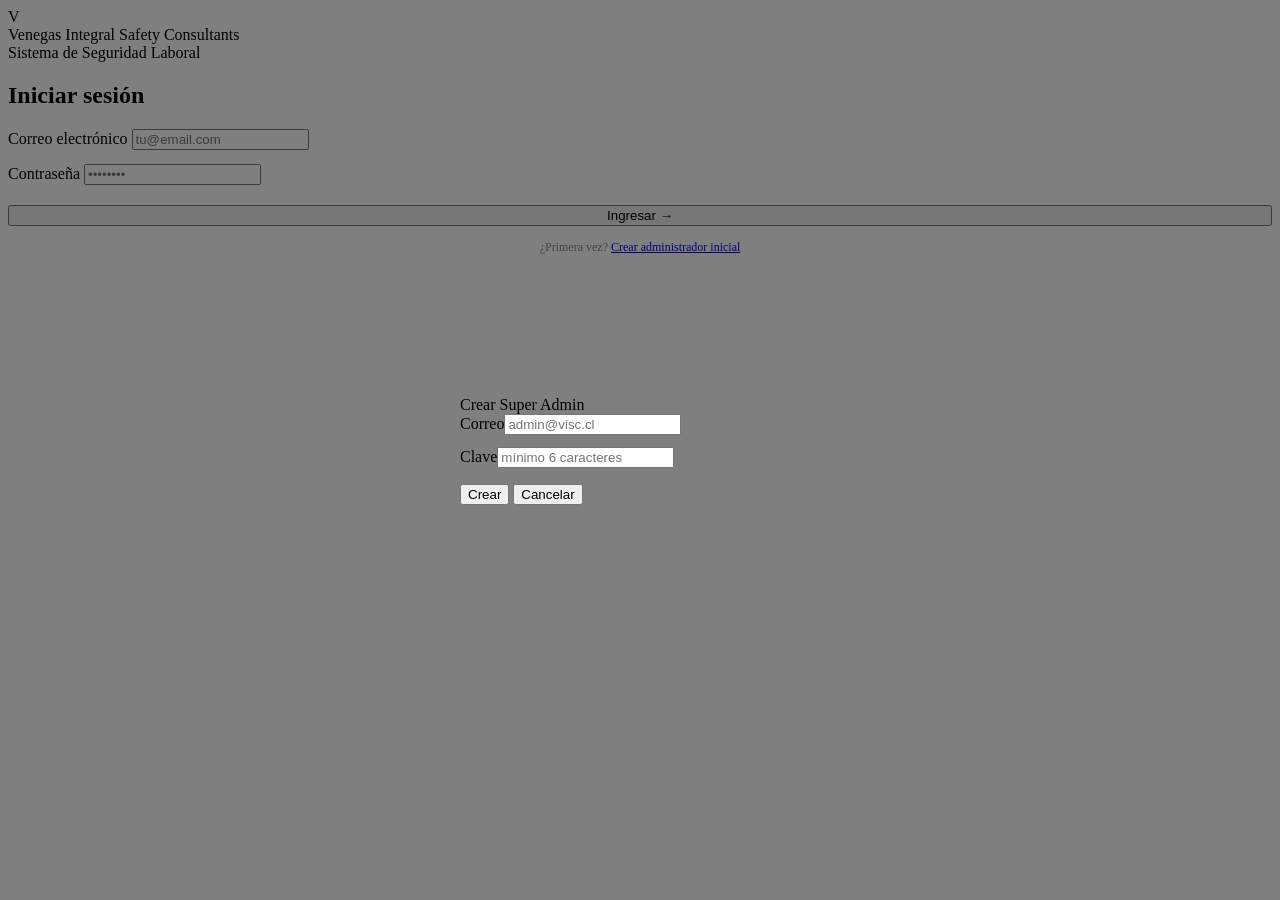
==== index.html @ 2ef60908 "html y md" ====
<!DOCTYPE html>
<html lang="es">
<head>
  <meta charset="UTF-8"/>
  <meta name="viewport" content="width=device-width, initial-scale=1"/>
  <title>VISC — Iniciar sesión</title>
  <link rel="stylesheet" href="css/visc.css"/>
</head>
<body>
<div class="login-page">
  <div class="login-box">
    <div class="login-logo">
      <div class="circle">V</div>
      <div class="brand">Venegas Integral Safety Consultants</div>
      <div class="sub">Sistema de Seguridad Laboral</div>
    </div>
    <h2>Iniciar sesión</h2>
    <div id="alert" class="alert alert-error hidden"></div>
    <form id="loginForm">
      <div class="form-group" style="margin-bottom:14px;">
        <label for="correo">Correo electrónico</label>
        <input type="email" id="correo" placeholder="tu@email.com" required/>
      </div>
      <div class="form-group" style="margin-bottom:20px;">
        <label for="clave">Contraseña</label>
        <input type="password" id="clave" placeholder="••••••••" required/>
      </div>
      <button type="submit" class="btn btn-primary" id="btnLogin" style="width:100%;justify-content:center;">
        Ingresar →
      </button>
    </form>
    <p id="setupLink" class="hidden" style="text-align:center;margin-top:14px;font-size:12px;color:#888;">
      ¿Primera vez? <a href="#" id="btnSetup">Crear administrador inicial</a>
    </p>
  </div>
</div>

<!-- Modal setup inicial -->
<div id="setupModal" class="hidden" style="position:fixed;inset:0;background:rgba(0,0,0,.5);z-index:200;display:flex;align-items:center;justify-content:center;">
  <div class="card" style="width:360px;margin:0;">
    <div class="card-header"><span class="card-title">Crear Super Admin</span></div>
    <div class="form-group" style="margin-bottom:12px;">
      <label>Correo</label><input type="email" id="setupCorreo" placeholder="admin@visc.cl"/>
    </div>
    <div class="form-group" style="margin-bottom:16px;">
      <label>Clave</label><input type="password" id="setupClave" placeholder="mínimo 6 caracteres"/>
    </div>
    <div class="btn-group">
      <button class="btn btn-primary" id="btnCrearAdmin">Crear</button>
      <button class="btn btn-ghost" onclick="document.getElementById('setupModal').classList.add('hidden')">Cancelar</button>
    </div>
  </div>
</div>

<script src="js/api.js"></script>
<script>
(async () => {
  // Si ya hay sesión válida, redirigir
  const token = Auth.getToken();
  if (token) {
    const r = await Auth.getSession().catch(() => ({ success: false }));
    if (r.success) { window.location.href = 'dashboard.html'; return; }
    Auth.logout();
  }

  // Verificar si hay usuarios
  try {
    const r = await Auth.tieneUsuarios();
    if (!r.tiene) document.getElementById('setupLink').classList.remove('hidden');
  } catch(e) {}

  // Login
  document.getElementById('loginForm').addEventListener('submit', async e => {
    e.preventDefault();
    const btn = document.getElementById('btnLogin');
    const alert = document.getElementById('alert');
    alert.classList.add('hidden');
    setLoading(btn, true);
    try {
      const res = await Auth.login(
        document.getElementById('correo').value.trim(),
        document.getElementById('clave').value
      );
      if (res.success) { window.location.href = 'dashboard.html'; }
      else {
        alert.textContent = res.message || 'Credenciales inválidas.';
        alert.classList.remove('hidden');
      }
    } catch(err) {
      alert.textContent = 'Error de conexión: ' + err.message;
      alert.classList.remove('hidden');
    }
    setLoading(btn, false);
  });

  // Setup admin
  document.getElementById('btnSetup').addEventListener('click', e => {
    e.preventDefault();
    document.getElementById('setupModal').classList.remove('hidden');
  });

  document.getElementById('btnCrearAdmin').addEventListener('click', async () => {
    const correo = document.getElementById('setupCorreo').value.trim();
    const clave  = document.getElementById('setupClave').value;
    if (!correo || clave.length < 6) { toast('Correo y clave (mín 6 chars) requeridos', 'error'); return; }
    const res = await Auth.crearSuperAdmin(correo, clave).catch(e => ({ success: false, message: e.message }));
    if (res.success) {
      document.getElementById('setupModal').classList.add('hidden');
      document.getElementById('setupLink').classList.add('hidden');
      toast('Admin creado. Inicia sesión.', 'success');
    } else {
      toast(res.message || 'Error', 'error');
    }
  });
})();
</script>
</body>
</html>
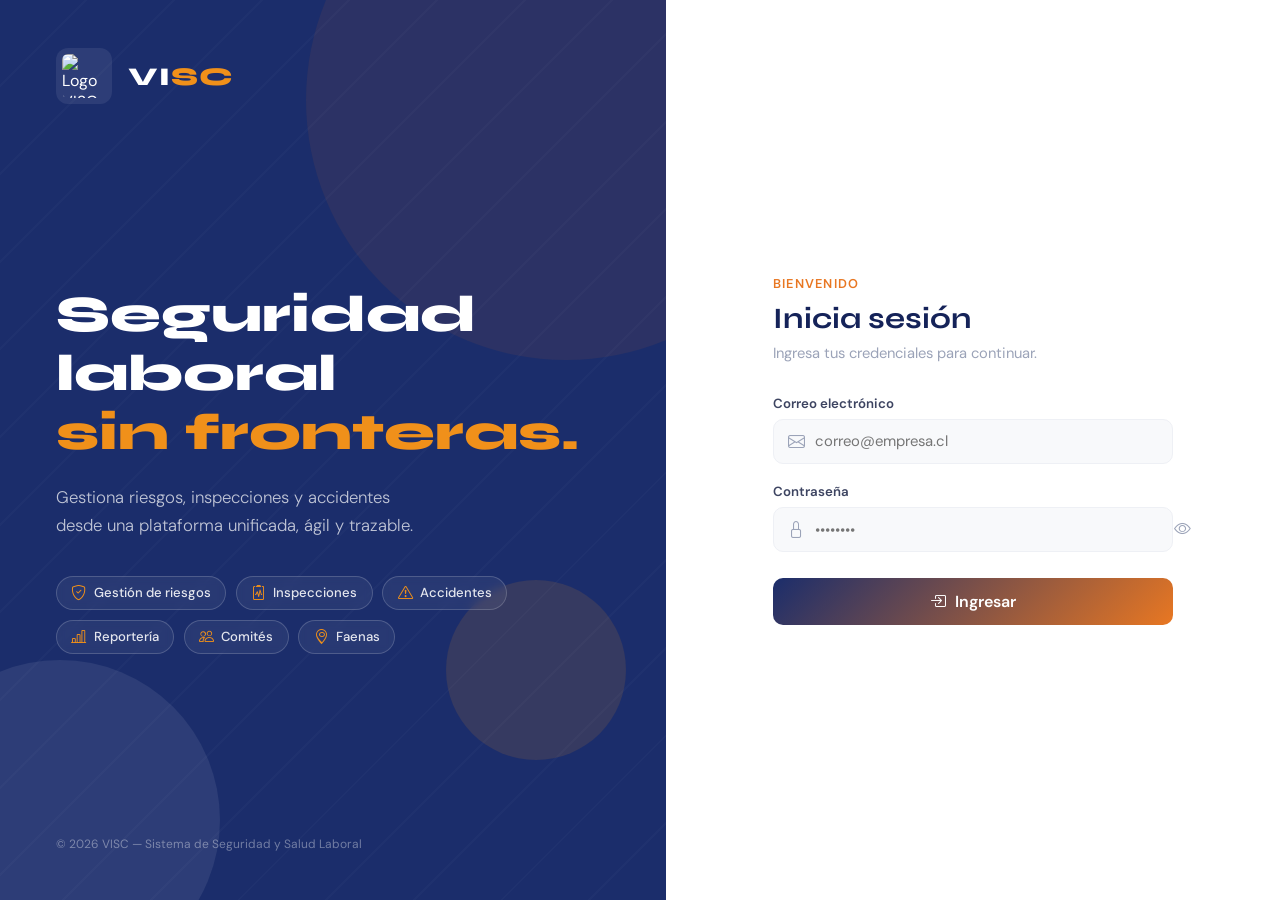
==== commit 8b8bec1f: "Revamp login page and add setup functionality Updated the login page layout and styles, improved acc" ====
--- a/index.html
+++ b/index.html
@@ -1,118 +1,629 @@
 <!DOCTYPE html>
 <html lang="es">
 <head>
-  <meta charset="UTF-8"/>
-  <meta name="viewport" content="width=device-width, initial-scale=1"/>
-  <title>VISC — Iniciar sesión</title>
-  <link rel="stylesheet" href="css/visc.css"/>
+  <meta charset="UTF-8" />
+  <meta name="viewport" content="width=device-width, initial-scale=1.0" />
+  <title>VISC — Ingreso al sistema</title>
+
+  <!-- Fonts -->
+  <link rel="preconnect" href="https://fonts.googleapis.com" />
+  <link rel="preconnect" href="https://fonts.gstatic.com" crossorigin />
+  <link href="https://fonts.googleapis.com/css2?family=Syne:wght@400;600;700;800&family=DM+Sans:wght@300;400;500;600&display=swap" rel="stylesheet" />
+
+  <!-- Bootstrap Icons -->
+  <link rel="stylesheet" href="https://cdn.jsdelivr.net/npm/bootstrap-icons@1.11.3/font/bootstrap-icons.min.css" />
+
+  <style>
+    *, *::before, *::after { box-sizing: border-box; margin: 0; padding: 0; }
+
+    :root {
+      --navy:       #1B2D6B;
+      --navy-dark:  #152359;
+      --orange:     #E87722;
+      --orange-light: #F0901A;
+      --orange-dark:  #C4601A;
+      --white:      #ffffff;
+      --gray-50:    #f8f9fb;
+      --gray-100:   #eef0f5;
+      --gray-400:   #9ba3b8;
+      --gray-700:   #3d4461;
+    }
+
+    html, body {
+      height: 100%;
+      font-family: 'DM Sans', sans-serif;
+      background: var(--gray-50);
+    }
+
+    /* ── Layout ─────────────────────────────────────── */
+    .split {
+      display: flex;
+      min-height: 100vh;
+    }
+
+    /* ── LEFT PANEL ─────────────────────────────────── */
+    .panel-left {
+      position: relative;
+      flex: 0 0 52%;
+      background: var(--navy);
+      overflow: hidden;
+      display: flex;
+      flex-direction: column;
+      padding: 3rem 3.5rem;
+      color: var(--white);
+    }
+
+    /* decorative geometry */
+    .geo {
+      position: absolute;
+      border-radius: 50%;
+      opacity: .08;
+      pointer-events: none;
+    }
+    .geo-1 {
+      width: 520px; height: 520px;
+      background: var(--orange);
+      top: -160px; right: -160px;
+    }
+    .geo-2 {
+      width: 320px; height: 320px;
+      background: var(--white);
+      bottom: -80px; left: -100px;
+    }
+    .geo-3 {
+      width: 180px; height: 180px;
+      background: var(--orange-light);
+      bottom: 140px; right: 40px;
+      opacity: .12;
+    }
+    /* diagonal stripe */
+    .geo-stripe {
+      position: absolute;
+      inset: 0;
+      background: repeating-linear-gradient(
+        135deg,
+        transparent,
+        transparent 60px,
+        rgba(255,255,255,.018) 60px,
+        rgba(255,255,255,.018) 62px
+      );
+      pointer-events: none;
+    }
+
+    .left-logo {
+      position: relative;
+      display: flex;
+      align-items: center;
+      gap: 1rem;
+      z-index: 1;
+    }
+    .left-logo img {
+      width: 56px;
+      height: 56px;
+      object-fit: contain;
+      border-radius: 12px;
+      background: rgba(255,255,255,.08);
+      padding: 6px;
+    }
+    .left-logo-text {
+      font-family: 'Syne', sans-serif;
+      font-size: 1.6rem;
+      font-weight: 800;
+      letter-spacing: .04em;
+      color: var(--white);
+    }
+    .left-logo-text span {
+      color: var(--orange-light);
+    }
+
+    .left-hero {
+      position: relative;
+      flex: 1;
+      display: flex;
+      flex-direction: column;
+      justify-content: center;
+      z-index: 1;
+    }
+    .left-hero h1 {
+      font-family: 'Syne', sans-serif;
+      font-size: clamp(2.2rem, 4vw, 3.2rem);
+      font-weight: 800;
+      line-height: 1.15;
+      margin-bottom: 1.25rem;
+    }
+    .left-hero h1 em {
+      font-style: normal;
+      color: var(--orange-light);
+    }
+    .left-hero p {
+      font-size: 1.05rem;
+      font-weight: 300;
+      color: rgba(255,255,255,.72);
+      max-width: 380px;
+      line-height: 1.7;
+      margin-bottom: 2.25rem;
+    }
+
+    .pills {
+      display: flex;
+      flex-wrap: wrap;
+      gap: .6rem;
+    }
+    .pill {
+      display: inline-flex;
+      align-items: center;
+      gap: .45rem;
+      padding: .38rem .9rem;
+      border-radius: 999px;
+      border: 1px solid rgba(255,255,255,.18);
+      background: rgba(255,255,255,.06);
+      font-size: .82rem;
+      font-weight: 500;
+      color: rgba(255,255,255,.88);
+      backdrop-filter: blur(4px);
+    }
+    .pill i { color: var(--orange-light); font-size: .95rem; }
+
+    .left-footer {
+      position: relative;
+      z-index: 1;
+      font-size: .75rem;
+      color: rgba(255,255,255,.38);
+    }
+
+    /* ── RIGHT PANEL ─────────────────────────────────── */
+    .panel-right {
+      flex: 1;
+      display: flex;
+      align-items: center;
+      justify-content: center;
+      padding: 2.5rem 2rem;
+      background: var(--white);
+    }
+
+    .form-box {
+      width: 100%;
+      max-width: 400px;
+    }
+
+    .form-box .form-eyebrow {
+      font-size: .8rem;
+      font-weight: 600;
+      letter-spacing: .1em;
+      text-transform: uppercase;
+      color: var(--orange);
+      margin-bottom: .6rem;
+    }
+    .form-box h2 {
+      font-family: 'Syne', sans-serif;
+      font-size: 1.85rem;
+      font-weight: 700;
+      color: var(--navy-dark);
+      margin-bottom: .4rem;
+    }
+    .form-box .form-sub {
+      font-size: .92rem;
+      color: var(--gray-400);
+      margin-bottom: 2rem;
+    }
+
+    /* tabs */
+    .tab-nav {
+      display: flex;
+      gap: .5rem;
+      margin-bottom: 1.75rem;
+    }
+    .tab-btn {
+      flex: 1;
+      padding: .55rem 0;
+      border-radius: 8px;
+      border: 1.5px solid var(--gray-100);
+      background: var(--gray-100);
+      font-size: .88rem;
+      font-weight: 500;
+      color: var(--gray-400);
+      cursor: pointer;
+      transition: all .2s;
+    }
+    .tab-btn.active {
+      background: var(--navy);
+      border-color: var(--navy);
+      color: var(--white);
+    }
+
+    /* form fields */
+    .field {
+      margin-bottom: 1.2rem;
+    }
+    .field label {
+      display: block;
+      font-size: .83rem;
+      font-weight: 600;
+      color: var(--gray-700);
+      margin-bottom: .45rem;
+    }
+    .input-wrap {
+      position: relative;
+    }
+    .input-wrap i {
+      position: absolute;
+      left: .95rem;
+      top: 50%;
+      transform: translateY(-50%);
+      color: var(--gray-400);
+      font-size: 1.05rem;
+      pointer-events: none;
+      transition: color .2s;
+    }
+    .input-wrap input {
+      width: 100%;
+      padding: .72rem 1rem .72rem 2.6rem;
+      border: 1.5px solid var(--gray-100);
+      border-radius: 10px;
+      font-family: 'DM Sans', sans-serif;
+      font-size: .93rem;
+      color: var(--navy-dark);
+      background: var(--gray-50);
+      outline: none;
+      transition: border-color .2s, box-shadow .2s;
+    }
+    .input-wrap input:focus {
+      border-color: var(--orange);
+      box-shadow: 0 0 0 3px rgba(232,119,34,.13);
+      background: var(--white);
+    }
+    .input-wrap input:focus + i,
+    .input-wrap:has(input:focus) i {
+      color: var(--orange);
+    }
+
+    /* eye toggle */
+    .eye-btn {
+      position: absolute;
+      right: .9rem;
+      top: 50%;
+      transform: translateY(-50%);
+      background: none;
+      border: none;
+      color: var(--gray-400);
+      cursor: pointer;
+      font-size: 1rem;
+      padding: 0;
+      line-height: 1;
+    }
+    .eye-btn:hover { color: var(--navy); }
+
+    /* submit btn */
+    .btn-submit {
+      width: 100%;
+      padding: .82rem 1.5rem;
+      border: none;
+      border-radius: 10px;
+      background: linear-gradient(135deg, var(--navy) 0%, var(--orange) 100%);
+      color: var(--white);
+      font-family: 'DM Sans', sans-serif;
+      font-size: 1rem;
+      font-weight: 600;
+      cursor: pointer;
+      display: flex;
+      align-items: center;
+      justify-content: center;
+      gap: .6rem;
+      transition: opacity .2s, transform .15s;
+      margin-top: 1.6rem;
+    }
+    .btn-submit:hover { opacity: .92; }
+    .btn-submit:active { transform: scale(.98); }
+    .btn-submit:disabled { opacity: .6; cursor: not-allowed; }
+
+    /* alert */
+    .alert {
+      padding: .75rem 1rem;
+      border-radius: 8px;
+      font-size: .88rem;
+      margin-top: 1rem;
+      display: none;
+      align-items: flex-start;
+      gap: .55rem;
+    }
+    .alert.show { display: flex; }
+    .alert-error {
+      background: #fef2f2;
+      border: 1px solid #fecaca;
+      color: #b91c1c;
+    }
+    .alert-success {
+      background: #f0fdf4;
+      border: 1px solid #bbf7d0;
+      color: #15803d;
+    }
+    .alert-info {
+      background: #eff6ff;
+      border: 1px solid #bfdbfe;
+      color: #1d4ed8;
+    }
+    .alert i { flex-shrink: 0; font-size: 1rem; margin-top: .05rem; }
+
+    /* spinner */
+    @keyframes spin { to { transform: rotate(360deg); } }
+    .spinner {
+      display: inline-block;
+      width: 1rem;
+      height: 1rem;
+      border: 2px solid rgba(255,255,255,.4);
+      border-top-color: var(--white);
+      border-radius: 50%;
+      animation: spin .7s linear infinite;
+    }
+
+    /* ── Responsive ───────────────────────────────────── */
+    @media (max-width: 820px) {
+      .split { flex-direction: column; }
+      .panel-left { flex: none; min-height: 340px; padding: 2rem; }
+      .left-hero h1 { font-size: 1.9rem; }
+      .panel-right { padding: 2rem 1.25rem; }
+    }
+  </style>
 </head>
 <body>
-<div class="login-page">
-  <div class="login-box">
-    <div class="login-logo">
-      <div class="circle">V</div>
-      <div class="brand">Venegas Integral Safety Consultants</div>
-      <div class="sub">Sistema de Seguridad Laboral</div>
+
+<div class="split">
+
+  <!-- ── LEFT ── -->
+  <aside class="panel-left">
+    <div class="geo geo-1"></div>
+    <div class="geo geo-2"></div>
+    <div class="geo geo-3"></div>
+    <div class="geo-stripe"></div>
+
+    <div class="left-logo">
+      <img src="https://drive.google.com/thumbnail?id=1cQzpSYj8YwSBqhaOmo53kI9wdVQmgWOZ&sz=200" alt="Logo VISC" />
+      <span class="left-logo-text">VI<span>SC</span></span>
     </div>
-    <h2>Iniciar sesión</h2>
-    <div id="alert" class="alert alert-error hidden"></div>
-    <form id="loginForm">
-      <div class="form-group" style="margin-bottom:14px;">
-        <label for="correo">Correo electrónico</label>
-        <input type="email" id="correo" placeholder="tu@email.com" required/>
+
+    <div class="left-hero">
+      <h1>Seguridad laboral<br /><em>sin fronteras.</em></h1>
+      <p>Gestiona riesgos, inspecciones y accidentes desde una plataforma unificada, ágil y trazable.</p>
+
+      <div class="pills">
+        <span class="pill"><i class="bi bi-shield-check"></i> Gestión de riesgos</span>
+        <span class="pill"><i class="bi bi-clipboard2-pulse"></i> Inspecciones</span>
+        <span class="pill"><i class="bi bi-exclamation-triangle"></i> Accidentes</span>
+        <span class="pill"><i class="bi bi-bar-chart-line"></i> Reportería</span>
+        <span class="pill"><i class="bi bi-people"></i> Comités</span>
+        <span class="pill"><i class="bi bi-geo-alt"></i> Faenas</span>
       </div>
-      <div class="form-group" style="margin-bottom:20px;">
-        <label for="clave">Contraseña</label>
-        <input type="password" id="clave" placeholder="••••••••" required/>
+    </div>
+
+    <footer class="left-footer">
+      &copy; <span id="year"></span> VISC — Sistema de Seguridad y Salud Laboral
+    </footer>
+  </aside>
+
+  <!-- ── RIGHT ── -->
+  <main class="panel-right">
+    <div class="form-box">
+
+      <p class="form-eyebrow">Bienvenido</p>
+
+      <!-- LOGIN block (default) -->
+      <div id="block-login">
+        <h2>Inicia sesión</h2>
+        <p class="form-sub">Ingresa tus credenciales para continuar.</p>
+
+        <div class="tab-nav" style="display:none;" id="tab-nav">
+          <button class="tab-btn active" onclick="showTab('login')">Iniciar sesión</button>
+          <button class="tab-btn" onclick="showTab('setup')">Configuración inicial</button>
+        </div>
+
+        <!-- Login form -->
+        <form id="form-login" onsubmit="handleLogin(event)">
+          <div class="field">
+            <label for="login-email">Correo electrónico</label>
+            <div class="input-wrap">
+              <i class="bi bi-envelope"></i>
+              <input id="login-email" type="email" placeholder="correo@empresa.cl" autocomplete="username" required />
+            </div>
+          </div>
+          <div class="field">
+            <label for="login-pass">Contraseña</label>
+            <div class="input-wrap">
+              <i class="bi bi-lock"></i>
+              <input id="login-pass" type="password" placeholder="••••••••" autocomplete="current-password" required />
+              <button type="button" class="eye-btn" onclick="toggleEye('login-pass', this)">
+                <i class="bi bi-eye"></i>
+              </button>
+            </div>
+          </div>
+
+          <div id="alert-login" class="alert"></div>
+
+          <button type="submit" class="btn-submit" id="btn-login">
+            <i class="bi bi-box-arrow-in-right"></i>
+            Ingresar
+          </button>
+        </form>
       </div>
-      <button type="submit" class="btn btn-primary" id="btnLogin" style="width:100%;justify-content:center;">
-        Ingresar →
-      </button>
-    </form>
-    <p id="setupLink" class="hidden" style="text-align:center;margin-top:14px;font-size:12px;color:#888;">
-      ¿Primera vez? <a href="#" id="btnSetup">Crear administrador inicial</a>
-    </p>
-  </div>
+
+      <!-- SETUP block (hidden until API says no users) -->
+      <div id="block-setup" style="display:none;">
+        <h2>Configuración inicial</h2>
+        <p class="form-sub">No hay usuarios registrados. Crea el super-administrador para comenzar.</p>
+
+        <form id="form-setup" onsubmit="handleSetup(event)">
+          <div class="field">
+            <label for="setup-email">Correo del administrador</label>
+            <div class="input-wrap">
+              <i class="bi bi-person-gear"></i>
+              <input id="setup-email" type="email" placeholder="admin@empresa.cl" autocomplete="username" required />
+            </div>
+          </div>
+          <div class="field">
+            <label for="setup-pass">Contraseña</label>
+            <div class="input-wrap">
+              <i class="bi bi-lock"></i>
+              <input id="setup-pass" type="password" placeholder="••••••••" autocomplete="new-password" required />
+              <button type="button" class="eye-btn" onclick="toggleEye('setup-pass', this)">
+                <i class="bi bi-eye"></i>
+              </button>
+            </div>
+          </div>
+          <div class="field">
+            <label for="setup-pass2">Confirmar contraseña</label>
+            <div class="input-wrap">
+              <i class="bi bi-lock-fill"></i>
+              <input id="setup-pass2" type="password" placeholder="••••••••" autocomplete="new-password" required />
+              <button type="button" class="eye-btn" onclick="toggleEye('setup-pass2', this)">
+                <i class="bi bi-eye"></i>
+              </button>
+            </div>
+          </div>
+
+          <div id="alert-setup" class="alert"></div>
+
+          <button type="submit" class="btn-submit" id="btn-setup">
+            <i class="bi bi-rocket-takeoff"></i>
+            Crear administrador
+          </button>
+        </form>
+      </div>
+
+    </div>
+  </main>
 </div>
 
-<!-- Modal setup inicial -->
-<div id="setupModal" class="hidden" style="position:fixed;inset:0;background:rgba(0,0,0,.5);z-index:200;display:flex;align-items:center;justify-content:center;">
-  <div class="card" style="width:360px;margin:0;">
-    <div class="card-header"><span class="card-title">Crear Super Admin</span></div>
-    <div class="form-group" style="margin-bottom:12px;">
-      <label>Correo</label><input type="email" id="setupCorreo" placeholder="admin@visc.cl"/>
-    </div>
-    <div class="form-group" style="margin-bottom:16px;">
-      <label>Clave</label><input type="password" id="setupClave" placeholder="mínimo 6 caracteres"/>
-    </div>
-    <div class="btn-group">
-      <button class="btn btn-primary" id="btnCrearAdmin">Crear</button>
-      <button class="btn btn-ghost" onclick="document.getElementById('setupModal').classList.add('hidden')">Cancelar</button>
-    </div>
-  </div>
-</div>
-
+<!-- API layer -->
 <script src="js/api.js"></script>
+
 <script>
-(async () => {
-  // Si ya hay sesión válida, redirigir
-  const token = Auth.getToken();
-  if (token) {
-    const r = await Auth.getSession().catch(() => ({ success: false }));
-    if (r.success) { window.location.href = 'dashboard.html'; return; }
-    Auth.logout();
+  // ── helpers ──────────────────────────────────────────
+  document.getElementById('year').textContent = new Date().getFullYear();
+
+  function toggleEye(inputId, btn) {
+    const input = document.getElementById(inputId);
+    const icon  = btn.querySelector('i');
+    if (input.type === 'password') {
+      input.type = 'text';
+      icon.className = 'bi bi-eye-slash';
+    } else {
+      input.type = 'password';
+      icon.className = 'bi bi-eye';
+    }
   }
 
-  // Verificar si hay usuarios
-  try {
-    const r = await Auth.tieneUsuarios();
-    if (!r.tiene) document.getElementById('setupLink').classList.remove('hidden');
-  } catch(e) {}
-
-  // Login
-  document.getElementById('loginForm').addEventListener('submit', async e => {
+  function showAlert(id, type, msg) {
+    const el = document.getElementById(id);
+    const icons = { error: 'bi-x-circle', success: 'bi-check-circle', info: 'bi-info-circle' };
+    el.className = `alert alert-${type} show`;
+    el.innerHTML = `<i class="bi ${icons[type] || 'bi-info-circle'}"></i><span>${msg}</span>`;
+  }
+
+  function hideAlert(id) {
+    const el = document.getElementById(id);
+    el.className = 'alert';
+    el.innerHTML = '';
+  }
+
+  function setLoading(btnId, loading) {
+    const btn = document.getElementById(btnId);
+    btn.disabled = loading;
+    if (loading) {
+      btn._html = btn.innerHTML;
+      btn.innerHTML = '<span class="spinner"></span> Procesando…';
+    } else {
+      btn.innerHTML = btn._html || btn.innerHTML;
+    }
+  }
+
+  // ── init: check if users exist ────────────────────────
+  async function init() {
+    try {
+      const res = await callAPI('tieneUsuarios', {});
+      if (res && res.tieneUsuarios === false) {
+        document.getElementById('block-login').style.display  = 'none';
+        document.getElementById('block-setup').style.display  = 'block';
+      }
+      // if tieneUsuarios is true (or error), show login (default)
+    } catch (e) {
+      // show login by default on error
+    }
+  }
+
+  // ── login ─────────────────────────────────────────────
+  async function handleLogin(e) {
     e.preventDefault();
-    const btn = document.getElementById('btnLogin');
-    const alert = document.getElementById('alert');
-    alert.classList.add('hidden');
-    setLoading(btn, true);
+    hideAlert('alert-login');
+
+    const correo = document.getElementById('login-email').value.trim();
+    const clave  = document.getElementById('login-pass').value;
+
+    if (!correo || !clave) {
+      showAlert('alert-login', 'error', 'Por favor, completa todos los campos.');
+      return;
+    }
+
+    setLoading('btn-login', true);
     try {
-      const res = await Auth.login(
-        document.getElementById('correo').value.trim(),
-        document.getElementById('clave').value
-      );
-      if (res.success) { window.location.href = 'dashboard.html'; }
-      else {
-        alert.textContent = res.message || 'Credenciales inválidas.';
-        alert.classList.remove('hidden');
+      const res = await callAPI('login', { correo, clave });
+      if (res && res.success) {
+        if (res.token)   localStorage.setItem('visc_token',   res.token);
+        if (res.session) localStorage.setItem('visc_session', res.session);
+        showAlert('alert-login', 'success', 'Sesión iniciada. Redirigiendo…');
+        setTimeout(() => { window.location.href = 'dashboard.html'; }, 800);
+      } else {
+        showAlert('alert-login', 'error', (res && res.message) || 'Credenciales incorrectas. Intenta de nuevo.');
       }
-    } catch(err) {
-      alert.textContent = 'Error de conexión: ' + err.message;
-      alert.classList.remove('hidden');
-    }
-    setLoading(btn, false);
-  });
-
-  // Setup admin
-  document.getElementById('btnSetup').addEventListener('click', e => {
+    } catch (err) {
+      showAlert('alert-login', 'error', 'Error de conexión. Verifica tu red e intenta de nuevo.');
+    } finally {
+      setLoading('btn-login', false);
+    }
+  }
+
+  // ── initial setup ─────────────────────────────────────
+  async function handleSetup(e) {
     e.preventDefault();
-    document.getElementById('setupModal').classList.remove('hidden');
-  });
-
-  document.getElementById('btnCrearAdmin').addEventListener('click', async () => {
-    const correo = document.getElementById('setupCorreo').value.trim();
-    const clave  = document.getElementById('setupClave').value;
-    if (!correo || clave.length < 6) { toast('Correo y clave (mín 6 chars) requeridos', 'error'); return; }
-    const res = await Auth.crearSuperAdmin(correo, clave).catch(e => ({ success: false, message: e.message }));
-    if (res.success) {
-      document.getElementById('setupModal').classList.add('hidden');
-      document.getElementById('setupLink').classList.add('hidden');
-      toast('Admin creado. Inicia sesión.', 'success');
-    } else {
-      toast(res.message || 'Error', 'error');
-    }
-  });
-})();
+    hideAlert('alert-setup');
+
+    const correo = document.getElementById('setup-email').value.trim();
+    const clave  = document.getElementById('setup-pass').value;
+    const clave2 = document.getElementById('setup-pass2').value;
+
+    if (!correo || !clave) {
+      showAlert('alert-setup', 'error', 'Por favor, completa todos los campos.');
+      return;
+    }
+    if (clave !== clave2) {
+      showAlert('alert-setup', 'error', 'Las contraseñas no coinciden.');
+      return;
+    }
+    if (clave.length < 6) {
+      showAlert('alert-setup', 'error', 'La contraseña debe tener al menos 6 caracteres.');
+      return;
+    }
+
+    setLoading('btn-setup', true);
+    try {
+      const res = await callAPI('crearSuperAdminInicial', { correo, clave });
+      if (res && res.success) {
+        showAlert('alert-setup', 'success', 'Administrador creado. Redirigiendo al login…');
+        setTimeout(() => {
+          document.getElementById('block-setup').style.display = 'none';
+          document.getElementById('block-login').style.display = 'block';
+        }, 1200);
+      } else {
+        showAlert('alert-setup', 'error', (res && res.message) || 'No se pudo crear el administrador.');
+      }
+    } catch (err) {
+      showAlert('alert-setup', 'error', 'Error de conexión. Verifica tu red e intenta de nuevo.');
+    } finally {
+      setLoading('btn-setup', false);
+    }
+  }
+
+  // ── run ───────────────────────────────────────────────
+  init();
 </script>
+
 </body>
 </html>
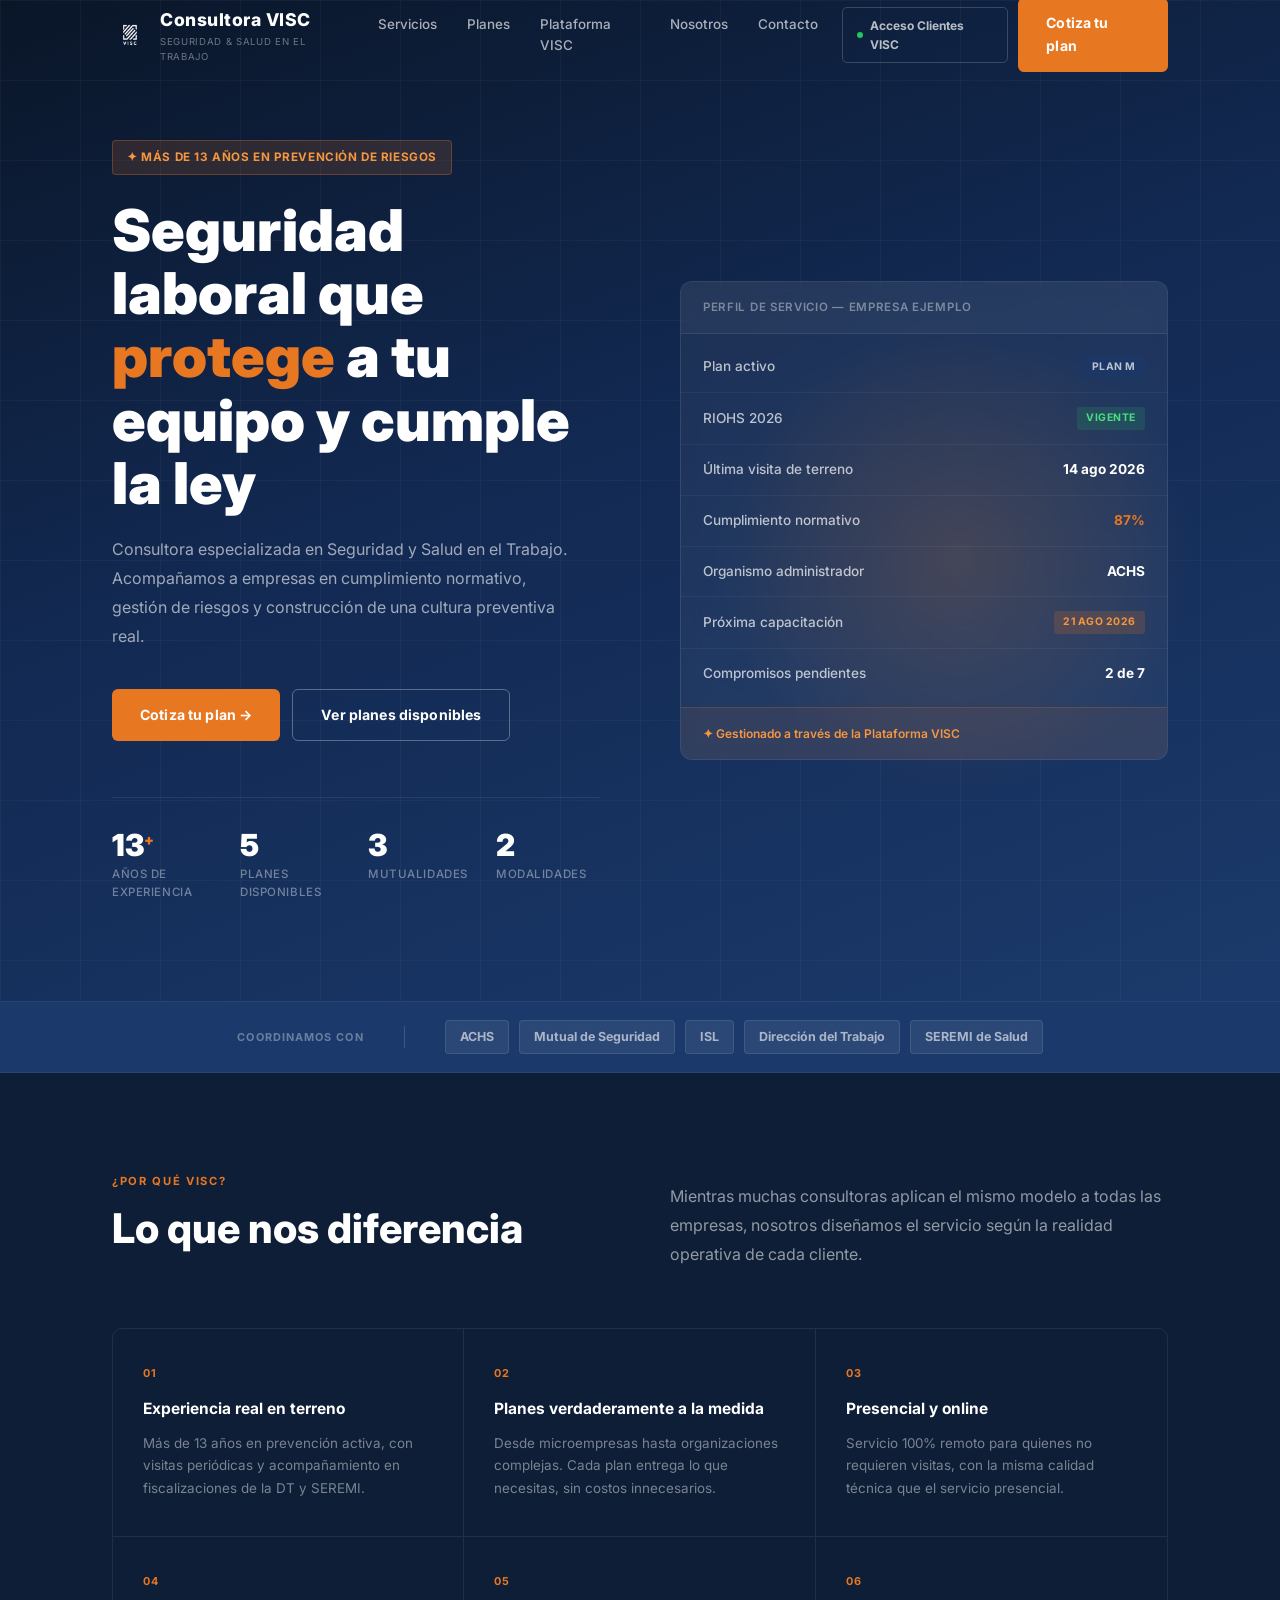
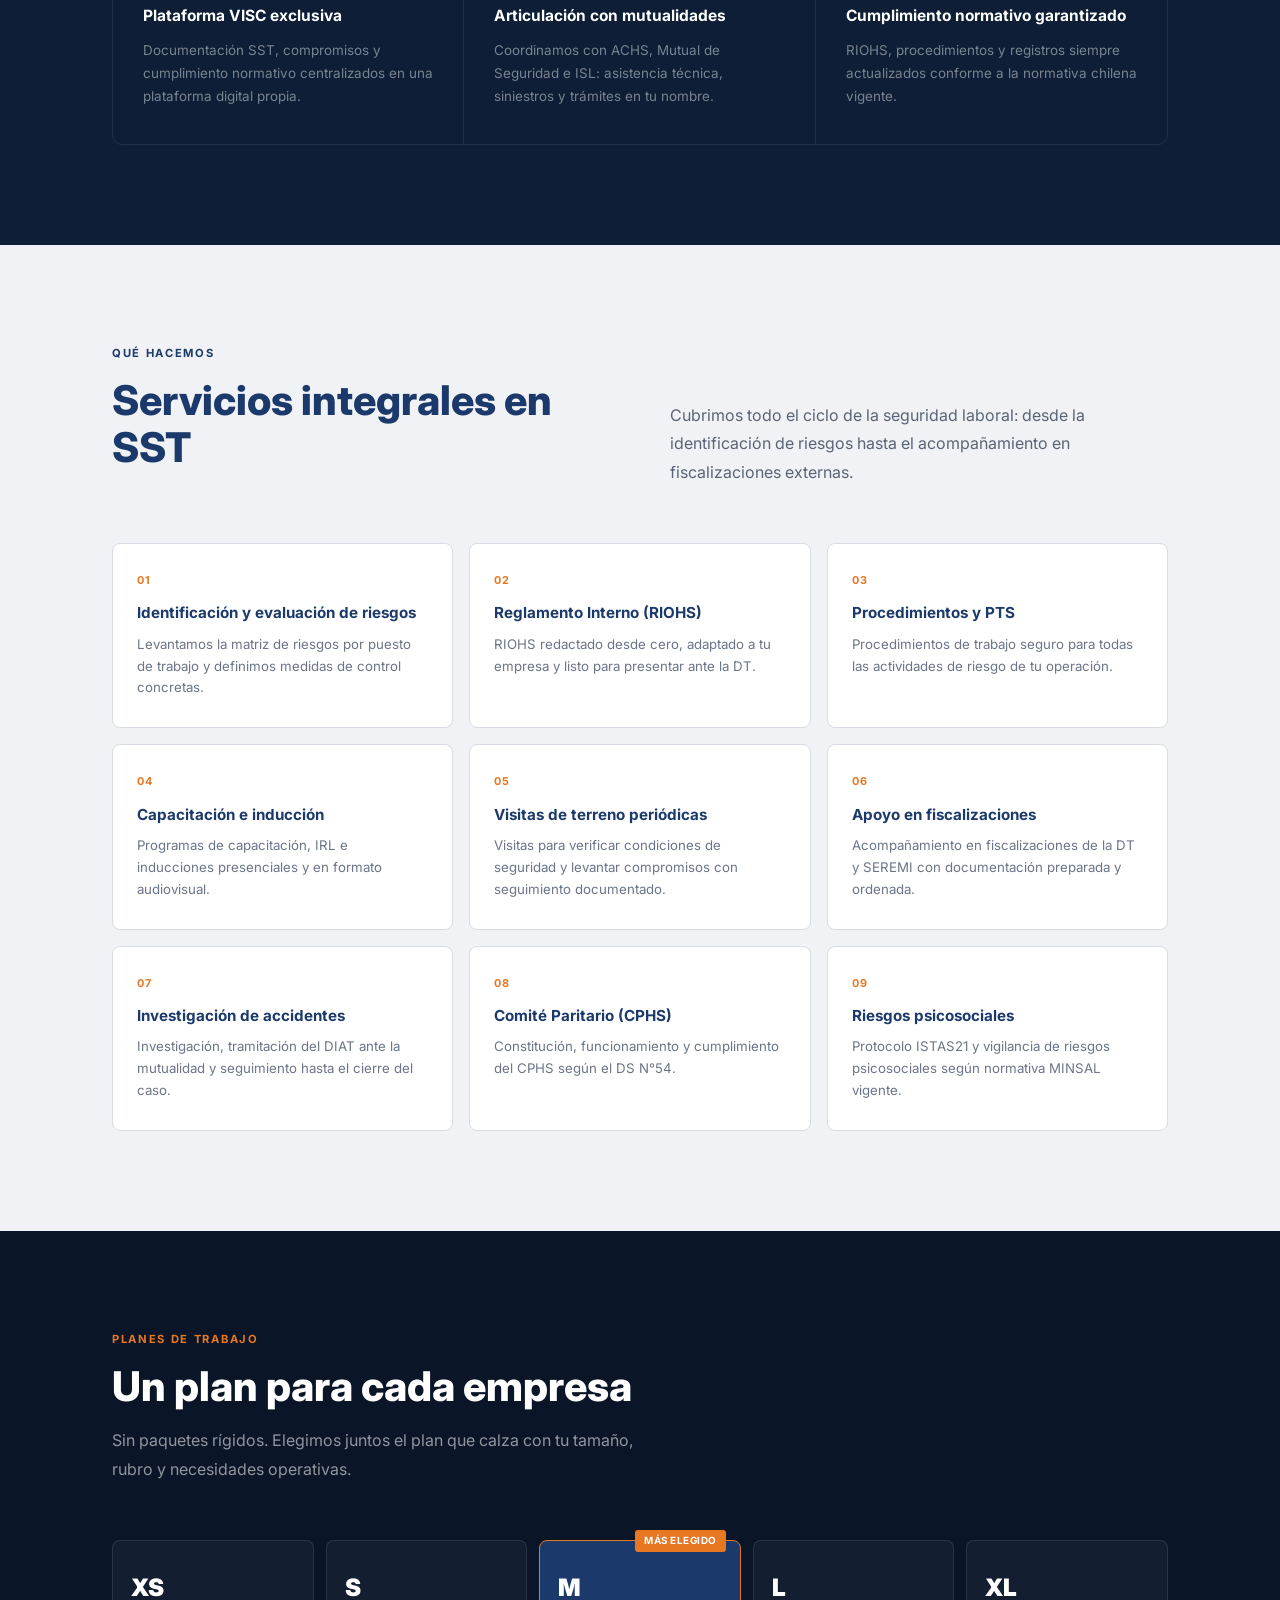
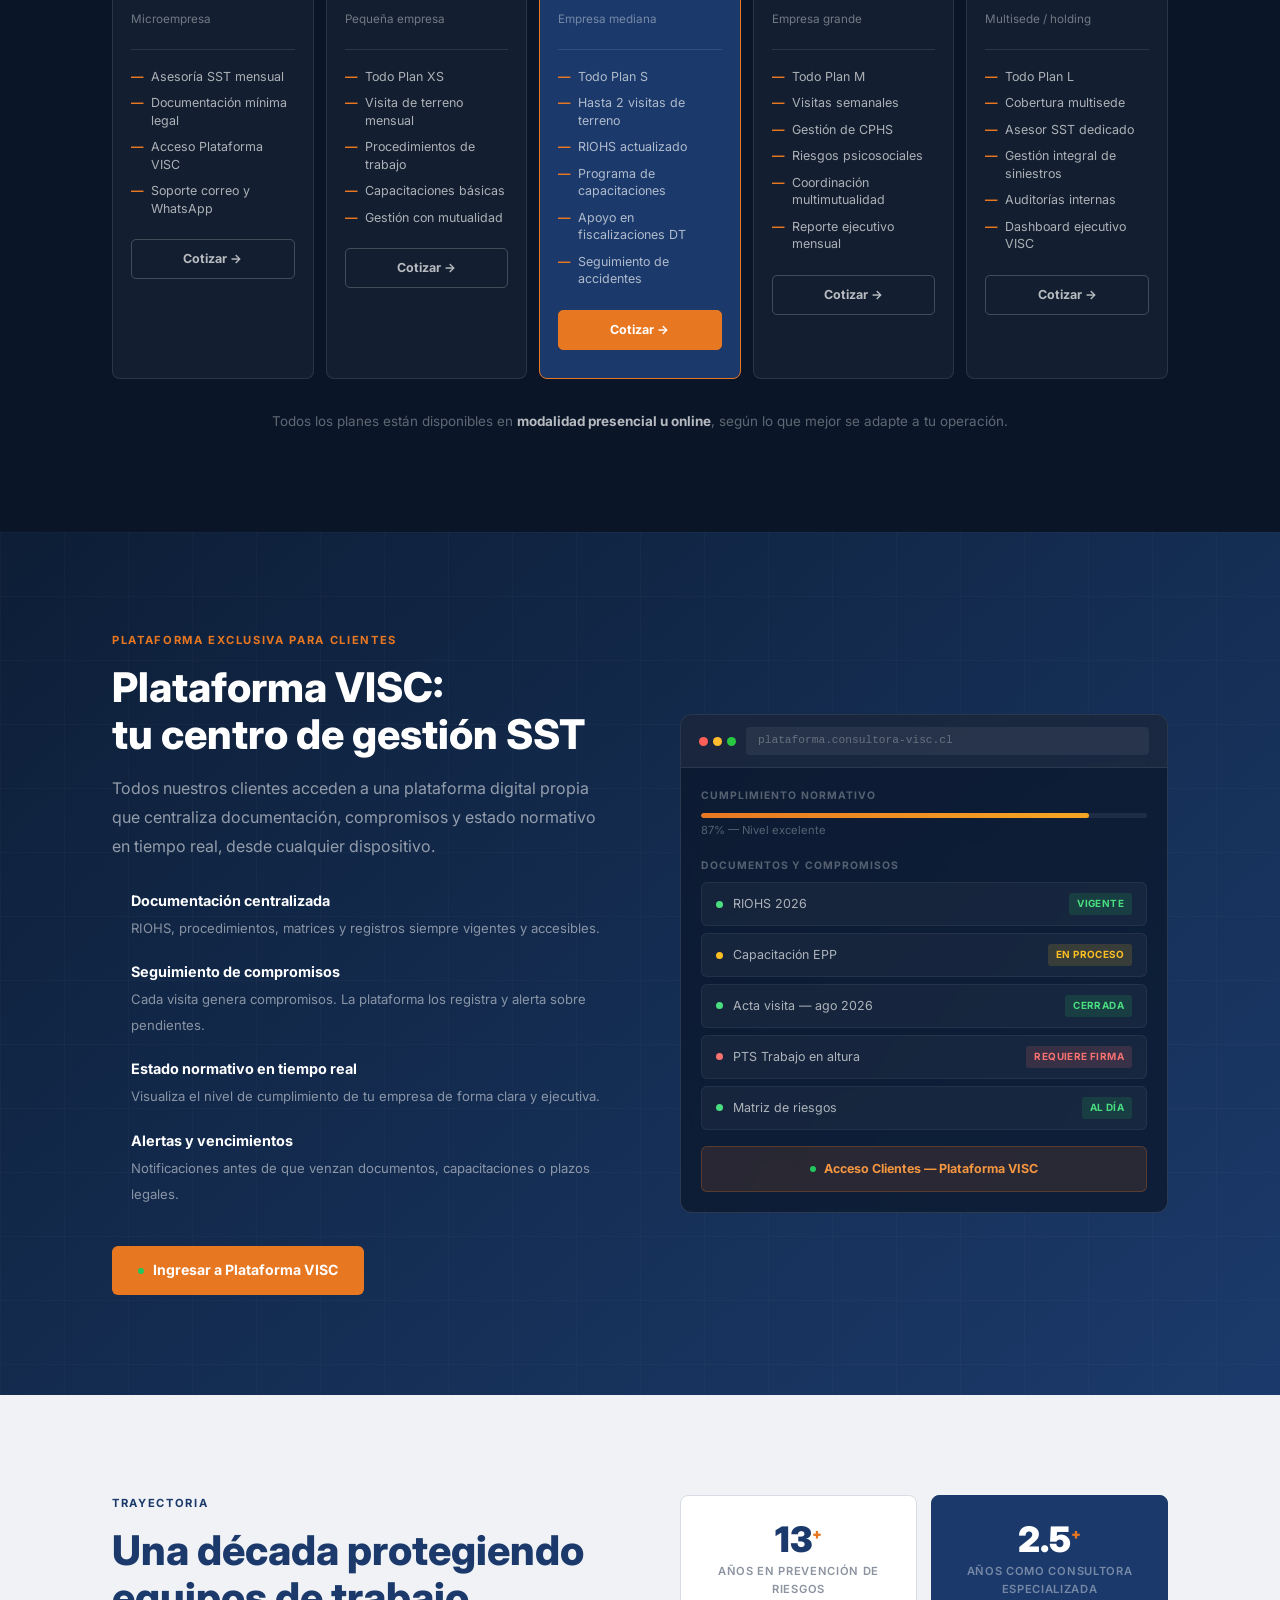
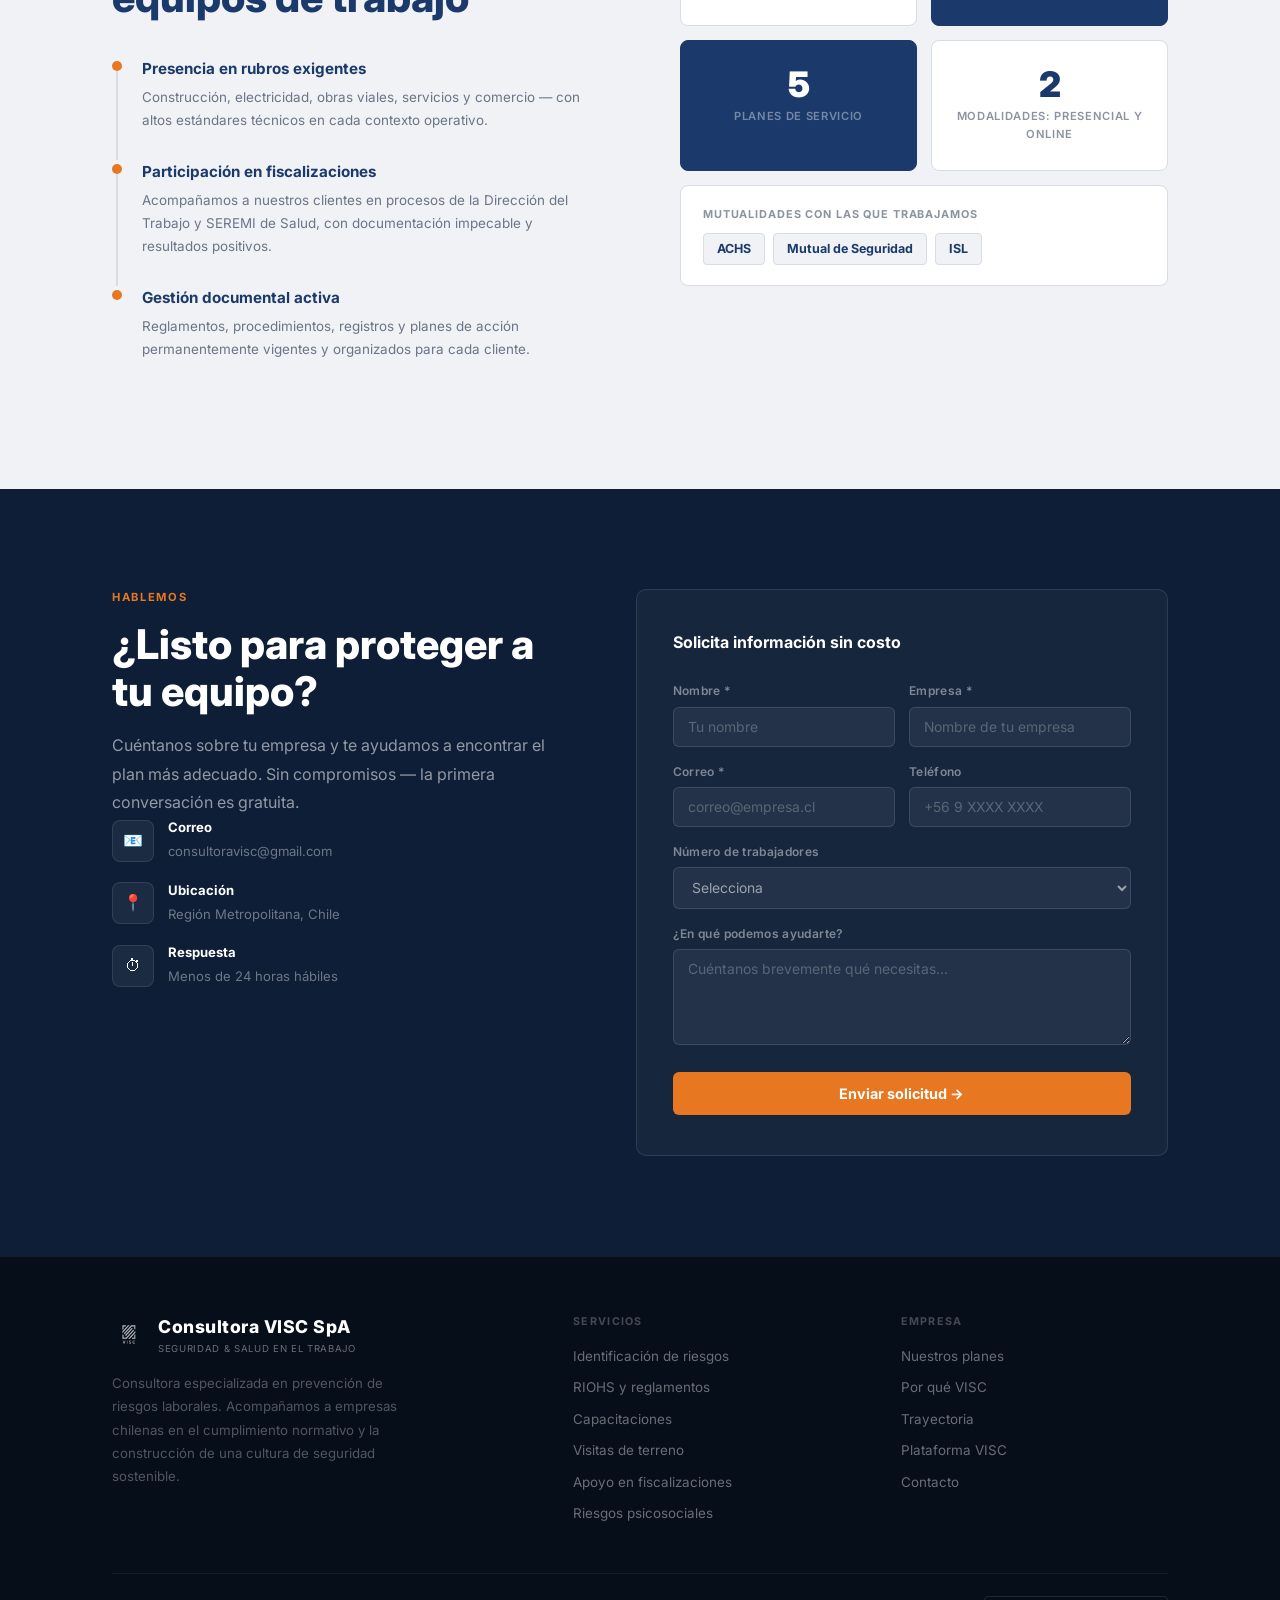
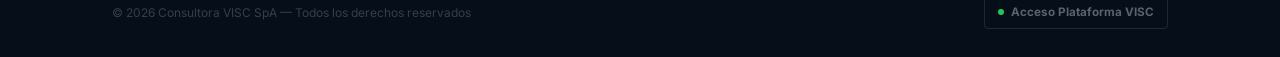
==== commit e76b80dc: "Implementación final: Integración de Gestión de Empresas (Opción B completa), Sidebars unificados, C" ====
--- a/index.html
+++ b/index.html
@@ -3,627 +3,948 @@
 <head>
   <meta charset="UTF-8" />
   <meta name="viewport" content="width=device-width, initial-scale=1.0" />
-  <title>VISC — Ingreso al sistema</title>
-
-  <!-- Fonts -->
+  <title>Consultora VISC — Seguridad y Salud en el Trabajo</title>
+  <meta name="description" content="Consultora VISC SpA — Especialistas en prevención de riesgos y seguridad laboral. Más de 13 años de experiencia. Planes flexibles para empresas de todos los tamaños." />
   <link rel="preconnect" href="https://fonts.googleapis.com" />
-  <link rel="preconnect" href="https://fonts.gstatic.com" crossorigin />
-  <link href="https://fonts.googleapis.com/css2?family=Syne:wght@400;600;700;800&family=DM+Sans:wght@300;400;500;600&display=swap" rel="stylesheet" />
-
-  <!-- Bootstrap Icons -->
-  <link rel="stylesheet" href="https://cdn.jsdelivr.net/npm/bootstrap-icons@1.11.3/font/bootstrap-icons.min.css" />
-
+  <link href="https://fonts.googleapis.com/css2?family=Inter:wght@300;400;500;600;700;800;900&display=swap" rel="stylesheet" />
   <style>
     *, *::before, *::after { box-sizing: border-box; margin: 0; padding: 0; }
 
     :root {
-      --navy:       #1B2D6B;
-      --navy-dark:  #152359;
-      --orange:     #E87722;
-      --orange-light: #F0901A;
-      --orange-dark:  #C4601A;
-      --white:      #ffffff;
-      --gray-50:    #f8f9fb;
-      --gray-100:   #eef0f5;
-      --gray-400:   #9ba3b8;
-      --gray-700:   #3d4461;
-    }
-
-    html, body {
-      height: 100%;
-      font-family: 'DM Sans', sans-serif;
-      background: var(--gray-50);
-    }
-
-    /* ── Layout ─────────────────────────────────────── */
-    .split {
-      display: flex;
+      --ink:      #0A1628;   /* casi negro azulado */
+      --azul:     #1B3A6B;
+      --azul-md:  #2A5298;
+      --naranja:  #E87722;
+      --naranja-lt: #F59640;
+      --plata:    #F0F2F5;
+      --plata-dk: #D8DCE4;
+      --gris:     #6B7588;
+      --blanco:   #FFFFFF;
+    }
+
+    html { scroll-behavior: smooth; }
+    body {
+      font-family: 'Inter', sans-serif;
+      background: var(--ink);
+      color: var(--blanco);
+      line-height: 1.6;
+      overflow-x: hidden;
+    }
+    a { text-decoration: none; color: inherit; }
+    ul { list-style: none; }
+
+    .container { max-width: 1120px; margin: 0 auto; padding: 0 32px; }
+    section { padding: 100px 0; }
+
+    /* ───── BOTONES ───── */
+    .btn {
+      display: inline-flex; align-items: center; gap: 8px;
+      padding: 14px 28px; border-radius: 6px;
+      font-weight: 700; font-size: .88rem; letter-spacing: .01em;
+      cursor: pointer; transition: all .22s; border: none;
+      font-family: 'Inter', sans-serif;
+    }
+    .btn-primary { background: var(--naranja); color: #fff; }
+    .btn-primary:hover { background: var(--naranja-lt); transform: translateY(-2px); box-shadow: 0 8px 28px rgba(232,119,34,.35); }
+    .btn-line { background: transparent; color: #fff; border: 1.5px solid rgba(255,255,255,.3); }
+    .btn-line:hover { border-color: #fff; background: rgba(255,255,255,.06); }
+    .btn-dark { background: var(--azul); color: #fff; }
+    .btn-dark:hover { background: var(--azul-md); transform: translateY(-2px); }
+
+    /* ───── TIPOGRAFÍA SECCIÓN ───── */
+    .eyebrow {
+      display: block; font-size: .7rem; font-weight: 700;
+      letter-spacing: .15em; text-transform: uppercase;
+      color: var(--naranja); margin-bottom: 14px;
+    }
+    .eyebrow-light { color: rgba(255,255,255,.4); }
+    .h2 {
+      font-size: clamp(1.9rem, 3.2vw, 2.6rem);
+      font-weight: 800; line-height: 1.15; margin-bottom: 16px;
+    }
+    .lead { font-size: 1rem; line-height: 1.8; color: var(--gris); max-width: 540px; }
+    .lead-light { color: rgba(255,255,255,.55); }
+
+    /* ══════════════════════════════
+       NAV
+    ══════════════════════════════ */
+    #nav {
+      position: fixed; top: 0; left: 0; right: 0; z-index: 999;
+      border-bottom: 1px solid transparent;
+      transition: background .35s, border-color .35s, backdrop-filter .35s;
+    }
+    #nav.scrolled {
+      background: rgba(10,22,40,.92);
+      backdrop-filter: blur(16px);
+      border-color: rgba(255,255,255,.07);
+    }
+    .nav-wrap {
+      display: flex; align-items: center;
+      justify-content: space-between;
+      height: 70px; gap: 24px;
+    }
+    .nav-logo { display: flex; align-items: center; gap: 12px; }
+    .nav-logo img { width: 36px; height: 40px; object-fit: contain; }
+    .logo-wordmark { font-size: 1.1rem; font-weight: 800; color: #fff; letter-spacing: .03em; }
+    .logo-sub { font-size: .6rem; color: rgba(255,255,255,.4); text-transform: uppercase; letter-spacing: .07em; display: block; }
+    .nav-links { display: flex; gap: 30px; }
+    .nav-links a { font-size: .84rem; font-weight: 500; color: rgba(255,255,255,.65); transition: color .2s; }
+    .nav-links a:hover { color: #fff; }
+    .nav-actions { display: flex; align-items: center; gap: 10px; }
+    .nav-visc-btn {
+      display: flex; align-items: center; gap: 7px;
+      font-size: .75rem; font-weight: 700; color: rgba(255,255,255,.7);
+      border: 1px solid rgba(255,255,255,.18); border-radius: 5px;
+      padding: 8px 14px; transition: all .2s;
+    }
+    .nav-visc-btn:hover { border-color: var(--naranja); color: var(--naranja); }
+    .dot-live { width: 6px; height: 6px; background: #22c55e; border-radius: 50%; animation: blink 2.2s infinite; }
+    @keyframes blink { 0%,100%{opacity:1} 50%{opacity:.3} }
+
+    /* ══════════════════════════════
+       HERO
+    ══════════════════════════════ */
+    #hero {
       min-height: 100vh;
-    }
-
-    /* ── LEFT PANEL ─────────────────────────────────── */
-    .panel-left {
-      position: relative;
-      flex: 0 0 52%;
-      background: var(--navy);
-      overflow: hidden;
-      display: flex;
-      flex-direction: column;
-      padding: 3rem 3.5rem;
-      color: var(--white);
-    }
-
-    /* decorative geometry */
-    .geo {
-      position: absolute;
-      border-radius: 50%;
-      opacity: .08;
+      background:
+        linear-gradient(160deg, #0A1628 0%, #122952 45%, #1B3A6B 100%);
+      display: flex; align-items: center;
+      padding: 0; position: relative; overflow: hidden;
+    }
+    /* Líneas geométricas de fondo */
+    #hero::before {
+      content: '';
+      position: absolute; inset: 0;
+      background-image:
+        linear-gradient(rgba(255,255,255,.03) 1px, transparent 1px),
+        linear-gradient(90deg, rgba(255,255,255,.03) 1px, transparent 1px);
+      background-size: 80px 80px;
+    }
+    /* Destello naranja */
+    .hero-glow {
+      position: absolute; right: 5%; top: 30%;
+      width: 520px; height: 520px; border-radius: 50%;
+      background: radial-gradient(circle, rgba(232,119,34,.18) 0%, transparent 65%);
       pointer-events: none;
     }
-    .geo-1 {
-      width: 520px; height: 520px;
-      background: var(--orange);
-      top: -160px; right: -160px;
-    }
-    .geo-2 {
-      width: 320px; height: 320px;
-      background: var(--white);
-      bottom: -80px; left: -100px;
-    }
-    .geo-3 {
-      width: 180px; height: 180px;
-      background: var(--orange-light);
-      bottom: 140px; right: 40px;
-      opacity: .12;
-    }
-    /* diagonal stripe */
-    .geo-stripe {
-      position: absolute;
-      inset: 0;
-      background: repeating-linear-gradient(
-        135deg,
-        transparent,
-        transparent 60px,
-        rgba(255,255,255,.018) 60px,
-        rgba(255,255,255,.018) 62px
-      );
-      pointer-events: none;
-    }
-
-    .left-logo {
-      position: relative;
-      display: flex;
-      align-items: center;
-      gap: 1rem;
-      z-index: 1;
-    }
-    .left-logo img {
-      width: 56px;
-      height: 56px;
-      object-fit: contain;
-      border-radius: 12px;
-      background: rgba(255,255,255,.08);
-      padding: 6px;
-    }
-    .left-logo-text {
-      font-family: 'Syne', sans-serif;
-      font-size: 1.6rem;
-      font-weight: 800;
-      letter-spacing: .04em;
-      color: var(--white);
-    }
-    .left-logo-text span {
-      color: var(--orange-light);
-    }
-
-    .left-hero {
-      position: relative;
-      flex: 1;
-      display: flex;
-      flex-direction: column;
-      justify-content: center;
-      z-index: 1;
-    }
-    .left-hero h1 {
-      font-family: 'Syne', sans-serif;
-      font-size: clamp(2.2rem, 4vw, 3.2rem);
-      font-weight: 800;
-      line-height: 1.15;
-      margin-bottom: 1.25rem;
-    }
-    .left-hero h1 em {
-      font-style: normal;
-      color: var(--orange-light);
-    }
-    .left-hero p {
-      font-size: 1.05rem;
-      font-weight: 300;
-      color: rgba(255,255,255,.72);
-      max-width: 380px;
-      line-height: 1.7;
-      margin-bottom: 2.25rem;
-    }
-
-    .pills {
-      display: flex;
-      flex-wrap: wrap;
-      gap: .6rem;
-    }
-    .pill {
-      display: inline-flex;
-      align-items: center;
-      gap: .45rem;
-      padding: .38rem .9rem;
-      border-radius: 999px;
-      border: 1px solid rgba(255,255,255,.18);
-      background: rgba(255,255,255,.06);
-      font-size: .82rem;
-      font-weight: 500;
-      color: rgba(255,255,255,.88);
-      backdrop-filter: blur(4px);
-    }
-    .pill i { color: var(--orange-light); font-size: .95rem; }
-
-    .left-footer {
-      position: relative;
-      z-index: 1;
-      font-size: .75rem;
-      color: rgba(255,255,255,.38);
-    }
-
-    /* ── RIGHT PANEL ─────────────────────────────────── */
-    .panel-right {
-      flex: 1;
-      display: flex;
-      align-items: center;
-      justify-content: center;
-      padding: 2.5rem 2rem;
-      background: var(--white);
-    }
-
-    .form-box {
-      width: 100%;
-      max-width: 400px;
-    }
-
-    .form-box .form-eyebrow {
-      font-size: .8rem;
-      font-weight: 600;
-      letter-spacing: .1em;
-      text-transform: uppercase;
-      color: var(--orange);
-      margin-bottom: .6rem;
-    }
-    .form-box h2 {
-      font-family: 'Syne', sans-serif;
-      font-size: 1.85rem;
-      font-weight: 700;
-      color: var(--navy-dark);
-      margin-bottom: .4rem;
-    }
-    .form-box .form-sub {
-      font-size: .92rem;
-      color: var(--gray-400);
-      margin-bottom: 2rem;
-    }
-
-    /* tabs */
-    .tab-nav {
-      display: flex;
-      gap: .5rem;
-      margin-bottom: 1.75rem;
-    }
-    .tab-btn {
-      flex: 1;
-      padding: .55rem 0;
-      border-radius: 8px;
-      border: 1.5px solid var(--gray-100);
-      background: var(--gray-100);
-      font-size: .88rem;
-      font-weight: 500;
-      color: var(--gray-400);
-      cursor: pointer;
+    .hero-inner { position: relative; z-index: 2; padding: 140px 0 100px; width: 100%; }
+    .hero-grid {
+      display: grid; grid-template-columns: 1fr 1fr;
+      gap: 80px; align-items: center;
+    }
+    .hero-tag {
+      display: inline-flex; align-items: center; gap: 8px;
+      background: rgba(232,119,34,.15);
+      border: 1px solid rgba(232,119,34,.3);
+      border-radius: 4px; padding: 7px 14px;
+      font-size: .73rem; font-weight: 700;
+      color: var(--naranja-lt); letter-spacing: .05em;
+      text-transform: uppercase; margin-bottom: 24px;
+    }
+    .hero-h1 {
+      font-size: clamp(2.4rem, 4.5vw, 3.8rem);
+      font-weight: 900; line-height: 1.1;
+      color: #fff; margin-bottom: 20px;
+    }
+    .hero-h1 em { font-style: normal; color: var(--naranja); }
+    .hero-p {
+      font-size: 1rem; color: rgba(255,255,255,.6);
+      line-height: 1.8; margin-bottom: 38px; max-width: 460px;
+    }
+    .hero-ctas { display: flex; gap: 12px; flex-wrap: wrap; margin-bottom: 56px; }
+    .hero-divider { border: none; border-top: 1px solid rgba(255,255,255,.08); margin-bottom: 32px; }
+    .hero-stats { display: grid; grid-template-columns: repeat(4,1fr); gap: 24px; }
+    .h-stat-n { font-size: 1.9rem; font-weight: 900; color: #fff; line-height: 1; }
+    .h-stat-n sup { font-size: .9rem; color: var(--naranja); }
+    .h-stat-l { font-size: .72rem; color: rgba(255,255,255,.4); font-weight: 500; margin-top: 4px; text-transform: uppercase; letter-spacing: .05em; }
+    /* Panel derecho del hero */
+    .hero-panel {
+      background: rgba(255,255,255,.05);
+      border: 1px solid rgba(255,255,255,.1);
+      border-radius: 12px; overflow: hidden;
+      backdrop-filter: blur(8px);
+    }
+    .hp-header {
+      padding: 16px 22px;
+      background: rgba(255,255,255,.04);
+      border-bottom: 1px solid rgba(255,255,255,.08);
+      font-size: .72rem; font-weight: 600;
+      color: rgba(255,255,255,.4); letter-spacing: .06em; text-transform: uppercase;
+    }
+    .hp-body { padding: 8px 0; }
+    .hp-row {
+      display: flex; align-items: center; justify-content: space-between;
+      padding: 14px 22px; border-bottom: 1px solid rgba(255,255,255,.05);
+      transition: background .18s;
+    }
+    .hp-row:last-child { border-bottom: none; }
+    .hp-row:hover { background: rgba(255,255,255,.04); }
+    .hp-label { font-size: .85rem; color: rgba(255,255,255,.7); font-weight: 500; }
+    .hp-value { font-size: .85rem; font-weight: 700; color: #fff; }
+    .hp-tag {
+      font-size: .65rem; font-weight: 700; padding: 3px 9px;
+      border-radius: 3px; text-transform: uppercase; letter-spacing: .05em;
+    }
+    .hp-tag.azul { background: rgba(27,58,107,.6); color: rgba(255,255,255,.7); }
+    .hp-tag.ok   { background: rgba(34,197,94,.15); color: #4ade80; }
+    .hp-tag.alt  { background: rgba(232,119,34,.18); color: var(--naranja-lt); }
+    .hp-footer {
+      padding: 16px 22px;
+      background: rgba(232,119,34,.08);
+      border-top: 1px solid rgba(232,119,34,.2);
+      font-size: .75rem; color: var(--naranja-lt); font-weight: 600;
+    }
+
+    /* ══════════════════════════════
+       STRIP MUTUALIDADES
+    ══════════════════════════════ */
+    .strip {
+      background: var(--azul);
+      border-top: 1px solid rgba(255,255,255,.05);
+      border-bottom: 1px solid rgba(255,255,255,.05);
+      padding: 18px 0;
+    }
+    .strip-inner {
+      display: flex; align-items: center; gap: 40px;
+      flex-wrap: wrap; justify-content: center;
+    }
+    .strip-label { font-size: .68rem; color: rgba(255,255,255,.35); font-weight: 700; letter-spacing: .1em; text-transform: uppercase; white-space: nowrap; }
+    .strip-sep { width: 1px; height: 22px; background: rgba(255,255,255,.15); }
+    .strip-items { display: flex; gap: 10px; flex-wrap: wrap; }
+    .strip-item {
+      font-size: .78rem; font-weight: 700; color: rgba(255,255,255,.6);
+      background: rgba(255,255,255,.07); border: 1px solid rgba(255,255,255,.1);
+      border-radius: 4px; padding: 6px 14px;
       transition: all .2s;
     }
-    .tab-btn.active {
-      background: var(--navy);
-      border-color: var(--navy);
-      color: var(--white);
-    }
-
-    /* form fields */
-    .field {
-      margin-bottom: 1.2rem;
-    }
-    .field label {
-      display: block;
-      font-size: .83rem;
-      font-weight: 600;
-      color: var(--gray-700);
-      margin-bottom: .45rem;
-    }
-    .input-wrap {
-      position: relative;
-    }
-    .input-wrap i {
-      position: absolute;
-      left: .95rem;
-      top: 50%;
-      transform: translateY(-50%);
-      color: var(--gray-400);
-      font-size: 1.05rem;
-      pointer-events: none;
-      transition: color .2s;
-    }
-    .input-wrap input {
-      width: 100%;
-      padding: .72rem 1rem .72rem 2.6rem;
-      border: 1.5px solid var(--gray-100);
-      border-radius: 10px;
-      font-family: 'DM Sans', sans-serif;
-      font-size: .93rem;
-      color: var(--navy-dark);
-      background: var(--gray-50);
-      outline: none;
-      transition: border-color .2s, box-shadow .2s;
-    }
-    .input-wrap input:focus {
-      border-color: var(--orange);
-      box-shadow: 0 0 0 3px rgba(232,119,34,.13);
-      background: var(--white);
-    }
-    .input-wrap input:focus + i,
-    .input-wrap:has(input:focus) i {
-      color: var(--orange);
-    }
-
-    /* eye toggle */
-    .eye-btn {
-      position: absolute;
-      right: .9rem;
-      top: 50%;
-      transform: translateY(-50%);
-      background: none;
-      border: none;
-      color: var(--gray-400);
-      cursor: pointer;
-      font-size: 1rem;
-      padding: 0;
-      line-height: 1;
-    }
-    .eye-btn:hover { color: var(--navy); }
-
-    /* submit btn */
-    .btn-submit {
-      width: 100%;
-      padding: .82rem 1.5rem;
-      border: none;
-      border-radius: 10px;
-      background: linear-gradient(135deg, var(--navy) 0%, var(--orange) 100%);
-      color: var(--white);
-      font-family: 'DM Sans', sans-serif;
-      font-size: 1rem;
-      font-weight: 600;
-      cursor: pointer;
-      display: flex;
-      align-items: center;
-      justify-content: center;
-      gap: .6rem;
-      transition: opacity .2s, transform .15s;
-      margin-top: 1.6rem;
-    }
-    .btn-submit:hover { opacity: .92; }
-    .btn-submit:active { transform: scale(.98); }
-    .btn-submit:disabled { opacity: .6; cursor: not-allowed; }
-
-    /* alert */
-    .alert {
-      padding: .75rem 1rem;
-      border-radius: 8px;
-      font-size: .88rem;
-      margin-top: 1rem;
-      display: none;
-      align-items: flex-start;
-      gap: .55rem;
-    }
-    .alert.show { display: flex; }
-    .alert-error {
-      background: #fef2f2;
-      border: 1px solid #fecaca;
-      color: #b91c1c;
-    }
-    .alert-success {
-      background: #f0fdf4;
-      border: 1px solid #bbf7d0;
-      color: #15803d;
-    }
-    .alert-info {
-      background: #eff6ff;
-      border: 1px solid #bfdbfe;
-      color: #1d4ed8;
-    }
-    .alert i { flex-shrink: 0; font-size: 1rem; margin-top: .05rem; }
-
-    /* spinner */
-    @keyframes spin { to { transform: rotate(360deg); } }
-    .spinner {
-      display: inline-block;
-      width: 1rem;
-      height: 1rem;
-      border: 2px solid rgba(255,255,255,.4);
-      border-top-color: var(--white);
-      border-radius: 50%;
-      animation: spin .7s linear infinite;
-    }
-
-    /* ── Responsive ───────────────────────────────────── */
-    @media (max-width: 820px) {
-      .split { flex-direction: column; }
-      .panel-left { flex: none; min-height: 340px; padding: 2rem; }
-      .left-hero h1 { font-size: 1.9rem; }
-      .panel-right { padding: 2rem 1.25rem; }
+    .strip-item:hover { background: rgba(255,255,255,.12); color: #fff; }
+
+    /* ══════════════════════════════
+       DIFERENCIADORES (sección oscura)
+    ══════════════════════════════ */
+    #diferenciadores {
+      background: #0D1E36;
+    }
+    .dif-head { display: grid; grid-template-columns: 1fr 1fr; gap: 60px; align-items: end; margin-bottom: 60px; }
+    .dif-grid {
+      display: grid; grid-template-columns: repeat(3,1fr);
+      border: 1px solid rgba(255,255,255,.08); border-radius: 10px; overflow: hidden;
+    }
+    .dif-cell {
+      padding: 36px 30px;
+      border-right: 1px solid rgba(255,255,255,.08);
+      border-bottom: 1px solid rgba(255,255,255,.08);
+      transition: background .22s;
+    }
+    .dif-cell:nth-child(3n) { border-right: none; }
+    .dif-cell:nth-last-child(-n+3) { border-bottom: none; }
+    .dif-cell:hover { background: rgba(255,255,255,.03); }
+    .dif-n { font-size: .68rem; font-weight: 700; letter-spacing: .1em; color: var(--naranja); margin-bottom: 14px; display: block; }
+    .dif-t { font-size: .97rem; font-weight: 700; color: #fff; margin-bottom: 10px; }
+    .dif-p { font-size: .84rem; color: rgba(255,255,255,.45); line-height: 1.7; }
+
+    /* ══════════════════════════════
+       SERVICIOS (sección clara)
+    ══════════════════════════════ */
+    #servicios { background: var(--plata); }
+    .s-head { display: grid; grid-template-columns: 1fr 1fr; gap: 60px; align-items: end; margin-bottom: 56px; }
+    .s-head .h2, .s-head .eyebrow { color: var(--azul); }
+    #servicios .lead { color: #5a6475; }
+    .serv-grid { display: grid; grid-template-columns: repeat(3,1fr); gap: 16px; }
+    .serv-card {
+      background: #fff; border: 1px solid var(--plata-dk);
+      border-radius: 8px; padding: 28px 24px;
+      transition: all .22s;
+    }
+    .serv-card:hover { border-color: var(--azul); box-shadow: 0 6px 28px rgba(27,58,107,.1); transform: translateY(-3px); }
+    .serv-n { font-size: .68rem; font-weight: 700; letter-spacing: .1em; color: var(--naranja); margin-bottom: 12px; display: block; }
+    .serv-t { font-size: .95rem; font-weight: 700; color: var(--azul); margin-bottom: 8px; }
+    .serv-p { font-size: .83rem; color: #6b7588; line-height: 1.65; }
+
+    /* ══════════════════════════════
+       PLANES (oscuro)
+    ══════════════════════════════ */
+    #planes { background: var(--ink); }
+    .p-head { margin-bottom: 56px; }
+    .planes-grid { display: grid; grid-template-columns: repeat(5,1fr); gap: 12px; }
+    .plan {
+      background: rgba(255,255,255,.04);
+      border: 1px solid rgba(255,255,255,.1);
+      border-radius: 8px; padding: 28px 18px;
+      transition: all .22s; position: relative;
+    }
+    .plan:hover { border-color: rgba(255,255,255,.25); background: rgba(255,255,255,.07); }
+    .plan.hl {
+      background: var(--azul);
+      border-color: var(--naranja);
+    }
+    .plan-badge {
+      position: absolute; top: -11px; right: 14px;
+      background: var(--naranja); color: #fff;
+      font-size: .62rem; font-weight: 700; padding: 3px 9px;
+      border-radius: 3px; letter-spacing: .05em; text-transform: uppercase;
+    }
+    .plan-nombre { font-size: 1.5rem; font-weight: 900; color: #fff; margin-bottom: 3px; }
+    .plan-sub { font-size: .73rem; color: rgba(255,255,255,.4); margin-bottom: 20px; }
+    .plan-sep { border: none; border-top: 1px solid rgba(255,255,255,.1); margin-bottom: 18px; }
+    .plan-items { display: flex; flex-direction: column; gap: 9px; }
+    .plan-item {
+      font-size: .78rem; color: rgba(255,255,255,.65);
+      display: flex; gap: 8px; line-height: 1.4;
+    }
+    .plan-item::before { content:'—'; color: var(--naranja); font-weight:700; flex-shrink:0; }
+    .plan-cta {
+      margin-top: 22px; display: block; text-align: center;
+      font-size: .78rem; font-weight: 700;
+      border: 1px solid rgba(255,255,255,.2); border-radius: 5px;
+      padding: 9px; color: rgba(255,255,255,.7);
+      transition: all .2s;
+    }
+    .plan-cta:hover { border-color: #fff; color: #fff; background: rgba(255,255,255,.06); }
+    .plan.hl .plan-cta { background: var(--naranja); border-color: var(--naranja); color: #fff; }
+    .plan.hl .plan-cta:hover { background: var(--naranja-lt); }
+    .planes-nota { text-align: center; margin-top: 32px; font-size: .84rem; color: rgba(255,255,255,.35); }
+    .planes-nota strong { color: rgba(255,255,255,.7); }
+
+    /* ══════════════════════════════
+       PLATAFORMA VISC
+    ══════════════════════════════ */
+    #pvisc {
+      background: linear-gradient(140deg, #0D1E36 0%, #1B3A6B 100%);
+      position: relative; overflow: hidden;
+    }
+    #pvisc::before {
+      content: '';
+      position: absolute; inset: 0;
+      background-image:
+        linear-gradient(rgba(255,255,255,.02) 1px, transparent 1px),
+        linear-gradient(90deg, rgba(255,255,255,.02) 1px, transparent 1px);
+      background-size: 64px 64px;
+    }
+    .pvisc-inner { position: relative; z-index: 2; }
+    .pvisc-grid { display: grid; grid-template-columns: 1fr 1fr; gap: 80px; align-items: center; }
+    .pvisc-feats { display: flex; flex-direction: column; gap: 20px; margin: 28px 0 40px; }
+    .pvisc-feat { display: flex; gap: 16px; align-items: flex-start; }
+    .pvisc-bar { width: 3px; background: var(--naranja); border-radius: 2px; flex-shrink: 0; margin-top: 3px; }
+    .pvisc-feat strong { display: block; font-size: .9rem; font-weight: 700; color: #fff; margin-bottom: 3px; }
+    .pvisc-feat span { font-size: .82rem; color: rgba(255,255,255,.5); line-height: 1.6; }
+    .pvisc-access {
+      display: inline-flex; align-items: center; gap: 9px;
+      background: var(--naranja); color: #fff;
+      padding: 13px 26px; border-radius: 6px;
+      font-weight: 700; font-size: .88rem;
+      transition: all .22s;
+    }
+    .pvisc-access:hover { background: var(--naranja-lt); transform: translateY(-2px); box-shadow: 0 8px 28px rgba(232,119,34,.35); }
+    /* Panel mockup */
+    .pvisc-panel {
+      background: rgba(10,22,40,.7);
+      border: 1px solid rgba(255,255,255,.12);
+      border-radius: 12px; overflow: hidden;
+      backdrop-filter: blur(10px);
+    }
+    .pp-bar {
+      background: rgba(255,255,255,.05); border-bottom: 1px solid rgba(255,255,255,.08);
+      padding: 12px 18px; display: flex; align-items: center; gap: 10px;
+    }
+    .pp-dots { display: flex; gap: 5px; }
+    .pp-dots i { display: block; width: 9px; height: 9px; border-radius: 50%; }
+    .pp-dots i:nth-child(1){background:#ff5f57}
+    .pp-dots i:nth-child(2){background:#febc2e}
+    .pp-dots i:nth-child(3){background:#28c840}
+    .pp-url { flex:1; background:rgba(255,255,255,.06); border-radius:4px; padding:5px 12px; font-size:.7rem; color:rgba(255,255,255,.3); font-family:monospace; }
+    .pp-body { padding: 20px; }
+    .pp-tiny { font-size:.65rem; font-weight:700; letter-spacing:.1em; text-transform:uppercase; color:rgba(255,255,255,.3); margin-bottom:8px; }
+    .pp-progress { background:rgba(255,255,255,.07); border-radius:3px; height:5px; overflow:hidden; margin-bottom:4px; }
+    .pp-bar-fill { height:100%; border-radius:3px; background:linear-gradient(90deg,var(--naranja),#f5a623); }
+    .pp-pct { font-size:.7rem; color:rgba(255,255,255,.3); margin-bottom:18px; }
+    .pp-rows { display:flex; flex-direction:column; gap:7px; }
+    .pp-row {
+      display:flex; align-items:center; gap:10px;
+      background:rgba(255,255,255,.04); border:1px solid rgba(255,255,255,.06);
+      border-radius:6px; padding:10px 14px;
+    }
+    .pp-dot { width:7px; height:7px; border-radius:50%; flex-shrink:0; }
+    .pp-name { font-size:.78rem; color:rgba(255,255,255,.65); flex:1; }
+    .pp-pill {
+      font-size:.62rem; font-weight:700; padding:3px 8px;
+      border-radius:3px; text-transform:uppercase; letter-spacing:.04em;
+    }
+    .ok2 { background:rgba(34,197,94,.15); color:#4ade80; }
+    .pnd { background:rgba(251,191,36,.15); color:#fbbf24; }
+    .req { background:rgba(248,113,113,.15); color:#f87171; }
+    /* Botón de acceso flotante en el panel */
+    .pp-access-row {
+      margin-top: 16px;
+      display: flex; align-items: center; justify-content: center;
+      background: rgba(232,119,34,.12); border: 1px solid rgba(232,119,34,.25);
+      border-radius: 6px; padding: 12px;
+      gap: 8px; font-size: .78rem; font-weight: 700; color: var(--naranja-lt);
+    }
+
+    /* ══════════════════════════════
+       EXPERIENCIA (clara)
+    ══════════════════════════════ */
+    #experiencia { background: var(--plata); }
+    .exp-grid { display: grid; grid-template-columns: 1fr 1fr; gap: 80px; align-items: start; }
+    .exp-grid .h2, .exp-grid .eyebrow { color: var(--azul); }
+    .exp-timeline { display: flex; flex-direction: column; gap: 0; margin-top: 36px; }
+    .exp-item { display: flex; gap: 20px; }
+    .exp-line-col { display: flex; flex-direction: column; align-items: center; }
+    .exp-dot { width: 10px; height: 10px; background: var(--naranja); border-radius: 50%; flex-shrink: 0; margin-top: 4px; }
+    .exp-line-seg { width: 2px; background: var(--plata-dk); flex: 1; min-height: 28px; }
+    .exp-item:last-child .exp-line-seg { display: none; }
+    .exp-content { padding-bottom: 28px; }
+    .exp-t { font-size: .95rem; font-weight: 700; color: var(--azul); margin-bottom: 5px; }
+    .exp-p { font-size: .84rem; color: #6b7588; line-height: 1.7; }
+    .exp-cards { display: grid; grid-template-columns: 1fr 1fr; gap: 14px; }
+    .exp-card {
+      border: 1px solid var(--plata-dk); border-radius: 8px;
+      padding: 26px 22px; text-align: center; background: #fff;
+    }
+    .exp-card.dk { background: var(--azul); border-color: var(--azul); }
+    .exp-num { font-size: 2.2rem; font-weight: 900; color: var(--azul); line-height: 1; }
+    .exp-num sup { font-size: .9rem; color: var(--naranja); }
+    .exp-card.dk .exp-num { color: #fff; }
+    .exp-lbl { font-size: .7rem; text-transform: uppercase; letter-spacing: .06em; color: #8c93a0; margin-top: 6px; font-weight: 600; }
+    .exp-card.dk .exp-lbl { color: rgba(255,255,255,.4); }
+    .exp-mut { grid-column: span 2; border: 1px solid var(--plata-dk); border-radius: 8px; padding: 20px 22px; background: #fff; }
+    .exp-mut-l { font-size:.68rem; font-weight:700; letter-spacing:.08em; text-transform:uppercase; color:#8c93a0; margin-bottom:10px; }
+    .exp-mut-tags { display:flex; gap:8px; flex-wrap:wrap; }
+    .exp-mut-tag { font-size:.78rem; font-weight:700; color:var(--azul); background:var(--plata); border:1px solid var(--plata-dk); border-radius:4px; padding:5px 13px; }
+
+    /* ══════════════════════════════
+       CONTACTO (oscuro)
+    ══════════════════════════════ */
+    #contacto { background: #0D1E36; }
+    .c-grid { display: grid; grid-template-columns: 1fr 1.2fr; gap: 80px; align-items: start; }
+    .c-info .lead-light { margin-bottom: 36px; }
+    .c-items { display: flex; flex-direction: column; gap: 16px; }
+    .c-item { display: flex; align-items: center; gap: 14px; }
+    .c-ico {
+      width: 42px; height: 42px; border-radius: 8px;
+      background: rgba(255,255,255,.06); border: 1px solid rgba(255,255,255,.1);
+      display: flex; align-items: center; justify-content: center;
+      font-size: 1rem; flex-shrink: 0;
+    }
+    .c-item strong { display: block; font-size: .82rem; color: #fff; font-weight: 700; }
+    .c-item span   { font-size: .82rem; color: rgba(255,255,255,.4); }
+    .c-form {
+      background: rgba(255,255,255,.04);
+      border: 1px solid rgba(255,255,255,.1);
+      border-radius: 10px; padding: 40px 36px;
+    }
+    .c-form-t { font-size: 1rem; font-weight: 700; color: #fff; margin-bottom: 26px; }
+    .fg { margin-bottom: 15px; }
+    .fg label { display: block; font-size: .75rem; font-weight: 600; color: rgba(255,255,255,.45); margin-bottom: 6px; letter-spacing: .03em; }
+    .fg input, .fg select, .fg textarea {
+      width: 100%; padding: 11px 14px;
+      background: rgba(255,255,255,.06); border: 1px solid rgba(255,255,255,.12);
+      border-radius: 6px; font-family: 'Inter', sans-serif;
+      font-size: .87rem; color: #fff; transition: border-color .18s;
+    }
+    .fg input::placeholder, .fg textarea::placeholder { color: rgba(255,255,255,.25); }
+    .fg select { color: rgba(255,255,255,.55); }
+    .fg select option { background: #0D1E36; }
+    .fg input:focus, .fg select:focus, .fg textarea:focus { outline: none; border-color: var(--naranja); }
+    .fg textarea { resize: vertical; min-height: 96px; }
+    .form-row { display: grid; grid-template-columns: 1fr 1fr; gap: 14px; }
+    .c-submit {
+      width: 100%; padding: 13px; background: var(--naranja); color: #fff;
+      font-family: 'Inter', sans-serif; font-size: .9rem; font-weight: 700;
+      border: none; border-radius: 6px; cursor: pointer; transition: all .22s; margin-top: 4px;
+    }
+    .c-submit:hover { background: var(--naranja-lt); transform: translateY(-1px); }
+
+    /* ══════════════════════════════
+       FOOTER
+    ══════════════════════════════ */
+    footer {
+      background: #060E1A;
+      border-top: 1px solid rgba(255,255,255,.06);
+      padding: 56px 0 28px;
+    }
+    .f-top { display: grid; grid-template-columns: 1.5fr 1fr 1fr; gap: 60px; margin-bottom: 48px; }
+    .f-desc { font-size: .83rem; color: rgba(255,255,255,.3); line-height: 1.75; margin-top: 16px; max-width: 300px; }
+    .f-col-h { font-size: .67rem; font-weight: 700; letter-spacing: .12em; text-transform: uppercase; color: rgba(255,255,255,.25); margin-bottom: 16px; }
+    .f-links { display: flex; flex-direction: column; gap: 10px; }
+    .f-links a { font-size: .84rem; color: rgba(255,255,255,.4); transition: color .18s; }
+    .f-links a:hover { color: rgba(255,255,255,.85); }
+    .f-bottom {
+      border-top: 1px solid rgba(255,255,255,.06); padding-top: 22px;
+      display: flex; align-items: center; justify-content: space-between; flex-wrap: wrap; gap: 12px;
+    }
+    .f-copy { font-size: .75rem; color: rgba(255,255,255,.2); }
+    .f-visc-btn {
+      display: flex; align-items: center; gap: 7px;
+      font-size: .73rem; font-weight: 700; color: rgba(255,255,255,.35);
+      border: 1px solid rgba(255,255,255,.1); border-radius: 4px; padding: 6px 13px;
+      transition: all .2s;
+    }
+    .f-visc-btn:hover { border-color: var(--naranja); color: var(--naranja); }
+
+    /* ══════════════════════════════
+       ANIMACIÓN
+    ══════════════════════════════ */
+    .reveal { opacity: 0; transform: translateY(22px); transition: opacity .65s ease, transform .65s ease; }
+    .reveal.in { opacity: 1; transform: translateY(0); }
+
+    /* ══════════════════════════════
+       RESPONSIVE
+    ══════════════════════════════ */
+    @media (max-width: 960px) {
+      .hero-grid, .pvisc-grid, .exp-grid, .c-grid, .dif-head, .s-head { grid-template-columns: 1fr; gap: 40px; }
+      .dif-grid, .serv-grid { grid-template-columns: 1fr 1fr; }
+      .planes-grid { grid-template-columns: repeat(2,1fr); }
+      .f-top { grid-template-columns: 1fr 1fr; }
+      .hero-stats { grid-template-columns: repeat(2,1fr); }
+      .nav-links { display: none; }
+    }
+    @media (max-width: 600px) {
+      section { padding: 72px 0; }
+      .dif-grid, .serv-grid, .planes-grid, .exp-cards { grid-template-columns: 1fr; }
+      .form-row { grid-template-columns: 1fr; }
+      .f-top { grid-template-columns: 1fr; }
     }
   </style>
 </head>
 <body>
 
-<div class="split">
-
-  <!-- ── LEFT ── -->
-  <aside class="panel-left">
-    <div class="geo geo-1"></div>
-    <div class="geo geo-2"></div>
-    <div class="geo geo-3"></div>
-    <div class="geo-stripe"></div>
-
-    <div class="left-logo">
-      <img src="https://drive.google.com/thumbnail?id=1cQzpSYj8YwSBqhaOmo53kI9wdVQmgWOZ&sz=200" alt="Logo VISC" />
-      <span class="left-logo-text">VI<span>SC</span></span>
-    </div>
-
-    <div class="left-hero">
-      <h1>Seguridad laboral<br /><em>sin fronteras.</em></h1>
-      <p>Gestiona riesgos, inspecciones y accidentes desde una plataforma unificada, ágil y trazable.</p>
-
-      <div class="pills">
-        <span class="pill"><i class="bi bi-shield-check"></i> Gestión de riesgos</span>
-        <span class="pill"><i class="bi bi-clipboard2-pulse"></i> Inspecciones</span>
-        <span class="pill"><i class="bi bi-exclamation-triangle"></i> Accidentes</span>
-        <span class="pill"><i class="bi bi-bar-chart-line"></i> Reportería</span>
-        <span class="pill"><i class="bi bi-people"></i> Comités</span>
-        <span class="pill"><i class="bi bi-geo-alt"></i> Faenas</span>
-      </div>
-    </div>
-
-    <footer class="left-footer">
-      &copy; <span id="year"></span> VISC — Sistema de Seguridad y Salud Laboral
-    </footer>
-  </aside>
-
-  <!-- ── RIGHT ── -->
-  <main class="panel-right">
-    <div class="form-box">
-
-      <p class="form-eyebrow">Bienvenido</p>
-
-      <!-- LOGIN block (default) -->
-      <div id="block-login">
-        <h2>Inicia sesión</h2>
-        <p class="form-sub">Ingresa tus credenciales para continuar.</p>
-
-        <div class="tab-nav" style="display:none;" id="tab-nav">
-          <button class="tab-btn active" onclick="showTab('login')">Iniciar sesión</button>
-          <button class="tab-btn" onclick="showTab('setup')">Configuración inicial</button>
-        </div>
-
-        <!-- Login form -->
-        <form id="form-login" onsubmit="handleLogin(event)">
-          <div class="field">
-            <label for="login-email">Correo electrónico</label>
-            <div class="input-wrap">
-              <i class="bi bi-envelope"></i>
-              <input id="login-email" type="email" placeholder="correo@empresa.cl" autocomplete="username" required />
+<!-- NAV -->
+<nav id="nav">
+  <div class="container">
+    <div class="nav-wrap">
+      <a href="#hero" class="nav-logo">
+        <img src="[data-uri]" alt="VISC" style="filter:brightness(0) invert(1);">
+        <div>
+          <div class="logo-wordmark">Consultora VISC</div>
+          <span class="logo-sub">Seguridad &amp; Salud en el Trabajo</span>
+        </div>
+      </a>
+      <div class="nav-links">
+        <a href="#servicios">Servicios</a>
+        <a href="#planes">Planes</a>
+        <a href="#pvisc">Plataforma VISC</a>
+        <a href="#experiencia">Nosotros</a>
+        <a href="#contacto">Contacto</a>
+      </div>
+      <div class="nav-actions">
+        <a href="login.html" class="nav-visc-btn">
+          <span class="dot-live"></span>Acceso Clientes VISC
+        </a>
+        <a href="#contacto" class="btn btn-primary">Cotiza tu plan</a>
+      </div>
+    </div>
+  </div>
+</nav>
+
+<!-- HERO -->
+<section id="hero">
+  <div class="hero-glow"></div>
+  <div class="container">
+    <div class="hero-inner">
+      <div class="hero-grid">
+        <div class="reveal">
+          <div class="hero-tag">✦ Más de 13 años en prevención de riesgos</div>
+          <h1 class="hero-h1">Seguridad laboral que <em>protege</em> a tu equipo y cumple la ley</h1>
+          <p class="hero-p">Consultora especializada en Seguridad y Salud en el Trabajo. Acompañamos a empresas en cumplimiento normativo, gestión de riesgos y construcción de una cultura preventiva real.</p>
+          <div class="hero-ctas">
+            <a href="#contacto" class="btn btn-primary">Cotiza tu plan →</a>
+            <a href="#planes"   class="btn btn-line">Ver planes disponibles</a>
+          </div>
+          <hr class="hero-divider" />
+          <div class="hero-stats">
+            <div><div class="h-stat-n">13<sup>+</sup></div><div class="h-stat-l">Años de experiencia</div></div>
+            <div><div class="h-stat-n">5</div><div class="h-stat-l">Planes disponibles</div></div>
+            <div><div class="h-stat-n">3</div><div class="h-stat-l">Mutualidades</div></div>
+            <div><div class="h-stat-n">2</div><div class="h-stat-l">Modalidades</div></div>
+          </div>
+        </div>
+        <div class="hero-panel reveal">
+          <div class="hp-header">Perfil de servicio — Empresa ejemplo</div>
+          <div class="hp-body">
+            <div class="hp-row">
+              <span class="hp-label">Plan activo</span>
+              <span class="hp-tag azul">Plan M</span>
             </div>
-          </div>
-          <div class="field">
-            <label for="login-pass">Contraseña</label>
-            <div class="input-wrap">
-              <i class="bi bi-lock"></i>
-              <input id="login-pass" type="password" placeholder="••••••••" autocomplete="current-password" required />
-              <button type="button" class="eye-btn" onclick="toggleEye('login-pass', this)">
-                <i class="bi bi-eye"></i>
-              </button>
+            <div class="hp-row">
+              <span class="hp-label">RIOHS 2026</span>
+              <span class="hp-tag ok">Vigente</span>
             </div>
-          </div>
-
-          <div id="alert-login" class="alert"></div>
-
-          <button type="submit" class="btn-submit" id="btn-login">
-            <i class="bi bi-box-arrow-in-right"></i>
-            Ingresar
-          </button>
+            <div class="hp-row">
+              <span class="hp-label">Última visita de terreno</span>
+              <span class="hp-value">14 ago 2026</span>
+            </div>
+            <div class="hp-row">
+              <span class="hp-label">Cumplimiento normativo</span>
+              <span class="hp-value" style="color:var(--naranja)">87%</span>
+            </div>
+            <div class="hp-row">
+              <span class="hp-label">Organismo administrador</span>
+              <span class="hp-value">ACHS</span>
+            </div>
+            <div class="hp-row">
+              <span class="hp-label">Próxima capacitación</span>
+              <span class="hp-tag alt">21 ago 2026</span>
+            </div>
+            <div class="hp-row">
+              <span class="hp-label">Compromisos pendientes</span>
+              <span class="hp-value">2 de 7</span>
+            </div>
+          </div>
+          <div class="hp-footer">✦ Gestionado a través de la Plataforma VISC</div>
+        </div>
+      </div>
+    </div>
+  </div>
+</section>
+
+<!-- STRIP MUTUALIDADES -->
+<div class="strip">
+  <div class="container">
+    <div class="strip-inner">
+      <span class="strip-label">Coordinamos con</span>
+      <div class="strip-sep"></div>
+      <div class="strip-items">
+        <span class="strip-item">ACHS</span>
+        <span class="strip-item">Mutual de Seguridad</span>
+        <span class="strip-item">ISL</span>
+        <span class="strip-item">Dirección del Trabajo</span>
+        <span class="strip-item">SEREMI de Salud</span>
+      </div>
+    </div>
+  </div>
+</div>
+
+<!-- DIFERENCIADORES -->
+<section id="diferenciadores">
+  <div class="container">
+    <div class="dif-head reveal">
+      <div>
+        <span class="eyebrow">¿Por qué VISC?</span>
+        <h2 class="h2">Lo que nos diferencia</h2>
+      </div>
+      <p class="lead lead-light">Mientras muchas consultoras aplican el mismo modelo a todas las empresas, nosotros diseñamos el servicio según la realidad operativa de cada cliente.</p>
+    </div>
+    <div class="dif-grid">
+      <div class="dif-cell reveal"><span class="dif-n">01</span><div class="dif-t">Experiencia real en terreno</div><p class="dif-p">Más de 13 años en prevención activa, con visitas periódicas y acompañamiento en fiscalizaciones de la DT y SEREMI.</p></div>
+      <div class="dif-cell reveal"><span class="dif-n">02</span><div class="dif-t">Planes verdaderamente a la medida</div><p class="dif-p">Desde microempresas hasta organizaciones complejas. Cada plan entrega lo que necesitas, sin costos innecesarios.</p></div>
+      <div class="dif-cell reveal"><span class="dif-n">03</span><div class="dif-t">Presencial y online</div><p class="dif-p">Servicio 100% remoto para quienes no requieren visitas, con la misma calidad técnica que el servicio presencial.</p></div>
+      <div class="dif-cell reveal"><span class="dif-n">04</span><div class="dif-t">Plataforma VISC exclusiva</div><p class="dif-p">Documentación SST, compromisos y cumplimiento normativo centralizados en una plataforma digital propia.</p></div>
+      <div class="dif-cell reveal"><span class="dif-n">05</span><div class="dif-t">Articulación con mutualidades</div><p class="dif-p">Coordinamos con ACHS, Mutual de Seguridad e ISL: asistencia técnica, siniestros y trámites en tu nombre.</p></div>
+      <div class="dif-cell reveal"><span class="dif-n">06</span><div class="dif-t">Cumplimiento normativo garantizado</div><p class="dif-p">RIOHS, procedimientos y registros siempre actualizados conforme a la normativa chilena vigente.</p></div>
+    </div>
+  </div>
+</section>
+
+<!-- SERVICIOS -->
+<section id="servicios">
+  <div class="container">
+    <div class="s-head reveal">
+      <div>
+        <span class="eyebrow">Qué hacemos</span>
+        <h2 class="h2" style="color:var(--azul)">Servicios integrales en SST</h2>
+      </div>
+      <p class="lead">Cubrimos todo el ciclo de la seguridad laboral: desde la identificación de riesgos hasta el acompañamiento en fiscalizaciones externas.</p>
+    </div>
+    <div class="serv-grid">
+      <div class="serv-card reveal"><span class="serv-n">01</span><div class="serv-t">Identificación y evaluación de riesgos</div><p class="serv-p">Levantamos la matriz de riesgos por puesto de trabajo y definimos medidas de control concretas.</p></div>
+      <div class="serv-card reveal"><span class="serv-n">02</span><div class="serv-t">Reglamento Interno (RIOHS)</div><p class="serv-p">RIOHS redactado desde cero, adaptado a tu empresa y listo para presentar ante la DT.</p></div>
+      <div class="serv-card reveal"><span class="serv-n">03</span><div class="serv-t">Procedimientos y PTS</div><p class="serv-p">Procedimientos de trabajo seguro para todas las actividades de riesgo de tu operación.</p></div>
+      <div class="serv-card reveal"><span class="serv-n">04</span><div class="serv-t">Capacitación e inducción</div><p class="serv-p">Programas de capacitación, IRL e inducciones presenciales y en formato audiovisual.</p></div>
+      <div class="serv-card reveal"><span class="serv-n">05</span><div class="serv-t">Visitas de terreno periódicas</div><p class="serv-p">Visitas para verificar condiciones de seguridad y levantar compromisos con seguimiento documentado.</p></div>
+      <div class="serv-card reveal"><span class="serv-n">06</span><div class="serv-t">Apoyo en fiscalizaciones</div><p class="serv-p">Acompañamiento en fiscalizaciones de la DT y SEREMI con documentación preparada y ordenada.</p></div>
+      <div class="serv-card reveal"><span class="serv-n">07</span><div class="serv-t">Investigación de accidentes</div><p class="serv-p">Investigación, tramitación del DIAT ante la mutualidad y seguimiento hasta el cierre del caso.</p></div>
+      <div class="serv-card reveal"><span class="serv-n">08</span><div class="serv-t">Comité Paritario (CPHS)</div><p class="serv-p">Constitución, funcionamiento y cumplimiento del CPHS según el DS N°54.</p></div>
+      <div class="serv-card reveal"><span class="serv-n">09</span><div class="serv-t">Riesgos psicosociales</div><p class="serv-p">Protocolo ISTAS21 y vigilancia de riesgos psicosociales según normativa MINSAL vigente.</p></div>
+    </div>
+  </div>
+</section>
+
+<!-- PLANES -->
+<section id="planes">
+  <div class="container">
+    <div class="p-head reveal">
+      <span class="eyebrow">Planes de trabajo</span>
+      <h2 class="h2">Un plan para cada empresa</h2>
+      <p class="lead lead-light">Sin paquetes rígidos. Elegimos juntos el plan que calza con tu tamaño, rubro y necesidades operativas.</p>
+    </div>
+    <div class="planes-grid">
+      <div class="plan reveal">
+        <div class="plan-nombre">XS</div>
+        <div class="plan-sub">Microempresa</div>
+        <hr class="plan-sep" />
+        <ul class="plan-items">
+          <li class="plan-item">Asesoría SST mensual</li>
+          <li class="plan-item">Documentación mínima legal</li>
+          <li class="plan-item">Acceso Plataforma VISC</li>
+          <li class="plan-item">Soporte correo y WhatsApp</li>
+        </ul>
+        <a href="#contacto" class="plan-cta">Cotizar →</a>
+      </div>
+      <div class="plan reveal">
+        <div class="plan-nombre">S</div>
+        <div class="plan-sub">Pequeña empresa</div>
+        <hr class="plan-sep" />
+        <ul class="plan-items">
+          <li class="plan-item">Todo Plan XS</li>
+          <li class="plan-item">Visita de terreno mensual</li>
+          <li class="plan-item">Procedimientos de trabajo</li>
+          <li class="plan-item">Capacitaciones básicas</li>
+          <li class="plan-item">Gestión con mutualidad</li>
+        </ul>
+        <a href="#contacto" class="plan-cta">Cotizar →</a>
+      </div>
+      <div class="plan hl reveal">
+        <div class="plan-badge">Más elegido</div>
+        <div class="plan-nombre">M</div>
+        <div class="plan-sub">Empresa mediana</div>
+        <hr class="plan-sep" />
+        <ul class="plan-items">
+          <li class="plan-item">Todo Plan S</li>
+          <li class="plan-item">Hasta 2 visitas de terreno</li>
+          <li class="plan-item">RIOHS actualizado</li>
+          <li class="plan-item">Programa de capacitaciones</li>
+          <li class="plan-item">Apoyo en fiscalizaciones DT</li>
+          <li class="plan-item">Seguimiento de accidentes</li>
+        </ul>
+        <a href="#contacto" class="plan-cta">Cotizar →</a>
+      </div>
+      <div class="plan reveal">
+        <div class="plan-nombre">L</div>
+        <div class="plan-sub">Empresa grande</div>
+        <hr class="plan-sep" />
+        <ul class="plan-items">
+          <li class="plan-item">Todo Plan M</li>
+          <li class="plan-item">Visitas semanales</li>
+          <li class="plan-item">Gestión de CPHS</li>
+          <li class="plan-item">Riesgos psicosociales</li>
+          <li class="plan-item">Coordinación multimutualidad</li>
+          <li class="plan-item">Reporte ejecutivo mensual</li>
+        </ul>
+        <a href="#contacto" class="plan-cta">Cotizar →</a>
+      </div>
+      <div class="plan reveal">
+        <div class="plan-nombre">XL</div>
+        <div class="plan-sub">Multisede / holding</div>
+        <hr class="plan-sep" />
+        <ul class="plan-items">
+          <li class="plan-item">Todo Plan L</li>
+          <li class="plan-item">Cobertura multisede</li>
+          <li class="plan-item">Asesor SST dedicado</li>
+          <li class="plan-item">Gestión integral de siniestros</li>
+          <li class="plan-item">Auditorías internas</li>
+          <li class="plan-item">Dashboard ejecutivo VISC</li>
+        </ul>
+        <a href="#contacto" class="plan-cta">Cotizar →</a>
+      </div>
+    </div>
+    <p class="planes-nota">Todos los planes están disponibles en <strong>modalidad presencial u online</strong>, según lo que mejor se adapte a tu operación.</p>
+  </div>
+</section>
+
+<!-- PLATAFORMA VISC -->
+<section id="pvisc">
+  <div class="container pvisc-inner">
+    <div class="pvisc-grid">
+      <div class="reveal">
+        <span class="eyebrow">Plataforma exclusiva para clientes</span>
+        <h2 class="h2">Plataforma VISC:<br/>tu centro de gestión SST</h2>
+        <p class="lead lead-light">Todos nuestros clientes acceden a una plataforma digital propia que centraliza documentación, compromisos y estado normativo en tiempo real, desde cualquier dispositivo.</p>
+        <div class="pvisc-feats">
+          <div class="pvisc-feat"><div class="pvisc-bar"></div><div><strong>Documentación centralizada</strong><span>RIOHS, procedimientos, matrices y registros siempre vigentes y accesibles.</span></div></div>
+          <div class="pvisc-feat"><div class="pvisc-bar"></div><div><strong>Seguimiento de compromisos</strong><span>Cada visita genera compromisos. La plataforma los registra y alerta sobre pendientes.</span></div></div>
+          <div class="pvisc-feat"><div class="pvisc-bar"></div><div><strong>Estado normativo en tiempo real</strong><span>Visualiza el nivel de cumplimiento de tu empresa de forma clara y ejecutiva.</span></div></div>
+          <div class="pvisc-feat"><div class="pvisc-bar"></div><div><strong>Alertas y vencimientos</strong><span>Notificaciones antes de que venzan documentos, capacitaciones o plazos legales.</span></div></div>
+        </div>
+        <a href="login.html" class="pvisc-access" id="pvisc-acceso">
+          <span class="dot-live"></span>
+          Ingresar a Plataforma VISC
+        </a>
+      </div>
+      <div class="pvisc-panel reveal">
+        <div class="pp-bar">
+          <div class="pp-dots"><i></i><i></i><i></i></div>
+          <div class="pp-url">plataforma.consultora-visc.cl</div>
+        </div>
+        <div class="pp-body">
+          <div class="pp-tiny">Cumplimiento normativo</div>
+          <div class="pp-progress"><div class="pp-bar-fill" style="width:87%"></div></div>
+          <div class="pp-pct">87% — Nivel excelente</div>
+          <div class="pp-tiny">Documentos y compromisos</div>
+          <div class="pp-rows">
+            <div class="pp-row"><div class="pp-dot" style="background:#4ade80"></div><span class="pp-name">RIOHS 2026</span><span class="pp-pill ok2">Vigente</span></div>
+            <div class="pp-row"><div class="pp-dot" style="background:#fbbf24"></div><span class="pp-name">Capacitación EPP</span><span class="pp-pill pnd">En proceso</span></div>
+            <div class="pp-row"><div class="pp-dot" style="background:#4ade80"></div><span class="pp-name">Acta visita — ago 2026</span><span class="pp-pill ok2">Cerrada</span></div>
+            <div class="pp-row"><div class="pp-dot" style="background:#f87171"></div><span class="pp-name">PTS Trabajo en altura</span><span class="pp-pill req">Requiere firma</span></div>
+            <div class="pp-row"><div class="pp-dot" style="background:#4ade80"></div><span class="pp-name">Matriz de riesgos</span><span class="pp-pill ok2">Al día</span></div>
+          </div>
+          <div class="pp-access-row">
+            <span class="dot-live"></span>
+            Acceso Clientes — Plataforma VISC
+          </div>
+        </div>
+      </div>
+    </div>
+  </div>
+</section>
+
+<!-- EXPERIENCIA -->
+<section id="experiencia">
+  <div class="container">
+    <div class="exp-grid">
+      <div class="reveal">
+        <span class="eyebrow">Trayectoria</span>
+        <h2 class="h2" style="color:var(--azul)">Una década protegiendo equipos de trabajo</h2>
+        <div class="exp-timeline">
+          <div class="exp-item">
+            <div class="exp-line-col"><div class="exp-dot"></div><div class="exp-line-seg"></div></div>
+            <div class="exp-content"><div class="exp-t">Presencia en rubros exigentes</div><p class="exp-p">Construcción, electricidad, obras viales, servicios y comercio — con altos estándares técnicos en cada contexto operativo.</p></div>
+          </div>
+          <div class="exp-item">
+            <div class="exp-line-col"><div class="exp-dot"></div><div class="exp-line-seg"></div></div>
+            <div class="exp-content"><div class="exp-t">Participación en fiscalizaciones</div><p class="exp-p">Acompañamos a nuestros clientes en procesos de la Dirección del Trabajo y SEREMI de Salud, con documentación impecable y resultados positivos.</p></div>
+          </div>
+          <div class="exp-item">
+            <div class="exp-line-col"><div class="exp-dot"></div><div class="exp-line-seg"></div></div>
+            <div class="exp-content"><div class="exp-t">Gestión documental activa</div><p class="exp-p">Reglamentos, procedimientos, registros y planes de acción permanentemente vigentes y organizados para cada cliente.</p></div>
+          </div>
+        </div>
+      </div>
+      <div class="exp-cards reveal">
+        <div class="exp-card"><div class="exp-num">13<sup>+</sup></div><div class="exp-lbl">Años en prevención de riesgos</div></div>
+        <div class="exp-card dk"><div class="exp-num">2.5<sup>+</sup></div><div class="exp-lbl">Años como consultora especializada</div></div>
+        <div class="exp-card dk"><div class="exp-num">5</div><div class="exp-lbl">Planes de servicio</div></div>
+        <div class="exp-card"><div class="exp-num">2</div><div class="exp-lbl">Modalidades: presencial y online</div></div>
+        <div class="exp-mut">
+          <div class="exp-mut-l">Mutualidades con las que trabajamos</div>
+          <div class="exp-mut-tags">
+            <span class="exp-mut-tag">ACHS</span>
+            <span class="exp-mut-tag">Mutual de Seguridad</span>
+            <span class="exp-mut-tag">ISL</span>
+          </div>
+        </div>
+      </div>
+    </div>
+  </div>
+</section>
+
+<!-- CONTACTO -->
+<section id="contacto">
+  <div class="container">
+    <div class="c-grid">
+      <div class="reveal">
+        <span class="eyebrow">Hablemos</span>
+        <h2 class="h2">¿Listo para proteger a tu equipo?</h2>
+        <p class="lead lead-light">Cuéntanos sobre tu empresa y te ayudamos a encontrar el plan más adecuado. Sin compromisos — la primera conversación es gratuita.</p>
+        <div class="c-items">
+          <div class="c-item"><div class="c-ico">📧</div><div><strong>Correo</strong><span>consultoravisc@gmail.com</span></div></div>
+          <div class="c-item"><div class="c-ico">📍</div><div><strong>Ubicación</strong><span>Región Metropolitana, Chile</span></div></div>
+          <div class="c-item"><div class="c-ico">⏱</div><div><strong>Respuesta</strong><span>Menos de 24 horas hábiles</span></div></div>
+        </div>
+      </div>
+      <div class="c-form reveal">
+        <div class="c-form-t">Solicita información sin costo</div>
+        <form onsubmit="sendForm(event)">
+          <div class="form-row">
+            <div class="fg"><label>Nombre *</label><input type="text" placeholder="Tu nombre" required /></div>
+            <div class="fg"><label>Empresa *</label><input type="text" placeholder="Nombre de tu empresa" required /></div>
+          </div>
+          <div class="form-row">
+            <div class="fg"><label>Correo *</label><input type="email" placeholder="correo@empresa.cl" required /></div>
+            <div class="fg"><label>Teléfono</label><input type="tel" placeholder="+56 9 XXXX XXXX" /></div>
+          </div>
+          <div class="fg">
+            <label>Número de trabajadores</label>
+            <select>
+              <option value="">Selecciona</option>
+              <option>1 a 9</option><option>10 a 49</option>
+              <option>50 a 199</option><option>200 o más</option>
+            </select>
+          </div>
+          <div class="fg">
+            <label>¿En qué podemos ayudarte?</label>
+            <textarea placeholder="Cuéntanos brevemente qué necesitas..."></textarea>
+          </div>
+          <button type="submit" class="c-submit">Enviar solicitud →</button>
         </form>
       </div>
-
-      <!-- SETUP block (hidden until API says no users) -->
-      <div id="block-setup" style="display:none;">
-        <h2>Configuración inicial</h2>
-        <p class="form-sub">No hay usuarios registrados. Crea el super-administrador para comenzar.</p>
-
-        <form id="form-setup" onsubmit="handleSetup(event)">
-          <div class="field">
-            <label for="setup-email">Correo del administrador</label>
-            <div class="input-wrap">
-              <i class="bi bi-person-gear"></i>
-              <input id="setup-email" type="email" placeholder="admin@empresa.cl" autocomplete="username" required />
-            </div>
-          </div>
-          <div class="field">
-            <label for="setup-pass">Contraseña</label>
-            <div class="input-wrap">
-              <i class="bi bi-lock"></i>
-              <input id="setup-pass" type="password" placeholder="••••••••" autocomplete="new-password" required />
-              <button type="button" class="eye-btn" onclick="toggleEye('setup-pass', this)">
-                <i class="bi bi-eye"></i>
-              </button>
-            </div>
-          </div>
-          <div class="field">
-            <label for="setup-pass2">Confirmar contraseña</label>
-            <div class="input-wrap">
-              <i class="bi bi-lock-fill"></i>
-              <input id="setup-pass2" type="password" placeholder="••••••••" autocomplete="new-password" required />
-              <button type="button" class="eye-btn" onclick="toggleEye('setup-pass2', this)">
-                <i class="bi bi-eye"></i>
-              </button>
-            </div>
-          </div>
-
-          <div id="alert-setup" class="alert"></div>
-
-          <button type="submit" class="btn-submit" id="btn-setup">
-            <i class="bi bi-rocket-takeoff"></i>
-            Crear administrador
-          </button>
-        </form>
-      </div>
-
-    </div>
-  </main>
-</div>
-
-<!-- API layer -->
-<script src="js/api.js"></script>
+    </div>
+  </div>
+</section>
+
+<!-- FOOTER -->
+<footer>
+  <div class="container">
+    <div class="f-top">
+      <div>
+        <a href="#hero" class="nav-logo">
+          <img src="[data-uri]" alt="VISC" style="width:34px;height:38px;object-fit:contain;filter:brightness(0) invert(1);opacity:.7;">
+          <div>
+            <div class="logo-wordmark">Consultora VISC SpA</div>
+            <span class="logo-sub">Seguridad &amp; Salud en el Trabajo</span>
+          </div>
+        </a>
+        <p class="f-desc">Consultora especializada en prevención de riesgos laborales. Acompañamos a empresas chilenas en el cumplimiento normativo y la construcción de una cultura de seguridad sostenible.</p>
+      </div>
+      <div>
+        <div class="f-col-h">Servicios</div>
+        <div class="f-links">
+          <a href="#servicios">Identificación de riesgos</a>
+          <a href="#servicios">RIOHS y reglamentos</a>
+          <a href="#servicios">Capacitaciones</a>
+          <a href="#servicios">Visitas de terreno</a>
+          <a href="#servicios">Apoyo en fiscalizaciones</a>
+          <a href="#servicios">Riesgos psicosociales</a>
+        </div>
+      </div>
+      <div>
+        <div class="f-col-h">Empresa</div>
+        <div class="f-links">
+          <a href="#planes">Nuestros planes</a>
+          <a href="#diferenciadores">Por qué VISC</a>
+          <a href="#experiencia">Trayectoria</a>
+          <a href="#pvisc">Plataforma VISC</a>
+          <a href="#contacto">Contacto</a>
+        </div>
+      </div>
+    </div>
+    <div class="f-bottom">
+      <span class="f-copy">© 2026 Consultora VISC SpA — Todos los derechos reservados</span>
+      <a href="login.html" class="f-visc-btn">
+        <span class="dot-live"></span>Acceso Plataforma VISC
+      </a>
+    </div>
+  </div>
+</footer>
 
 <script>
-  // ── helpers ──────────────────────────────────────────
-  document.getElementById('year').textContent = new Date().getFullYear();
-
-  function toggleEye(inputId, btn) {
-    const input = document.getElementById(inputId);
-    const icon  = btn.querySelector('i');
-    if (input.type === 'password') {
-      input.type = 'text';
-      icon.className = 'bi bi-eye-slash';
-    } else {
-      input.type = 'password';
-      icon.className = 'bi bi-eye';
-    }
+  const nav = document.getElementById('nav');
+  window.addEventListener('scroll', () => nav.classList.toggle('scrolled', scrollY > 40));
+
+  const io = new IntersectionObserver((entries) => {
+    entries.forEach((e, i) => {
+      if (e.isIntersecting) {
+        setTimeout(() => e.target.classList.add('in'), (i % 4) * 90);
+        io.unobserve(e.target);
+      }
+    });
+  }, { threshold: 0.08 });
+  document.querySelectorAll('.reveal').forEach(el => io.observe(el));
+
+  function sendForm(e) {
+    e.preventDefault();
+    const btn = e.target.querySelector('.c-submit');
+    btn.textContent = '✓ Solicitud enviada — te contactaremos pronto';
+    btn.style.background = '#16a34a'; btn.disabled = true;
   }
 
-  function showAlert(id, type, msg) {
-    const el = document.getElementById(id);
-    const icons = { error: 'bi-x-circle', success: 'bi-check-circle', info: 'bi-info-circle' };
-    el.className = `alert alert-${type} show`;
-    el.innerHTML = `<i class="bi ${icons[type] || 'bi-info-circle'}"></i><span>${msg}</span>`;
-  }
-
-  function hideAlert(id) {
-    const el = document.getElementById(id);
-    el.className = 'alert';
-    el.innerHTML = '';
-  }
-
-  function setLoading(btnId, loading) {
-    const btn = document.getElementById(btnId);
-    btn.disabled = loading;
-    if (loading) {
-      btn._html = btn.innerHTML;
-      btn.innerHTML = '<span class="spinner"></span> Procesando…';
-    } else {
-      btn.innerHTML = btn._html || btn.innerHTML;
-    }
-  }
-
-  // ── init: check if users exist ────────────────────────
-  async function init() {
-    try {
-      const res = await callAPI('tieneUsuarios', {});
-      if (res && res.tieneUsuarios === false) {
-        document.getElementById('block-login').style.display  = 'none';
-        document.getElementById('block-setup').style.display  = 'block';
-      }
-      // if tieneUsuarios is true (or error), show login (default)
-    } catch (e) {
-      // show login by default on error
-    }
-  }
-
-  // ── login ─────────────────────────────────────────────
-  async function handleLogin(e) {
-    e.preventDefault();
-    hideAlert('alert-login');
-
-    const correo = document.getElementById('login-email').value.trim();
-    const clave  = document.getElementById('login-pass').value;
-
-    if (!correo || !clave) {
-      showAlert('alert-login', 'error', 'Por favor, completa todos los campos.');
-      return;
-    }
-
-    setLoading('btn-login', true);
-    try {
-      const res = await callAPI('login', { correo, clave });
-      if (res && res.success) {
-        if (res.token)   localStorage.setItem('visc_token',   res.token);
-        if (res.session) localStorage.setItem('visc_session', res.session);
-        showAlert('alert-login', 'success', 'Sesión iniciada. Redirigiendo…');
-        setTimeout(() => { window.location.href = 'dashboard.html'; }, 800);
-      } else {
-        showAlert('alert-login', 'error', (res && res.message) || 'Credenciales incorrectas. Intenta de nuevo.');
-      }
-    } catch (err) {
-      showAlert('alert-login', 'error', 'Error de conexión. Verifica tu red e intenta de nuevo.');
-    } finally {
-      setLoading('btn-login', false);
-    }
-  }
-
-  // ── initial setup ─────────────────────────────────────
-  async function handleSetup(e) {
-    e.preventDefault();
-    hideAlert('alert-setup');
-
-    const correo = document.getElementById('setup-email').value.trim();
-    const clave  = document.getElementById('setup-pass').value;
-    const clave2 = document.getElementById('setup-pass2').value;
-
-    if (!correo || !clave) {
-      showAlert('alert-setup', 'error', 'Por favor, completa todos los campos.');
-      return;
-    }
-    if (clave !== clave2) {
-      showAlert('alert-setup', 'error', 'Las contraseñas no coinciden.');
-      return;
-    }
-    if (clave.length < 6) {
-      showAlert('alert-setup', 'error', 'La contraseña debe tener al menos 6 caracteres.');
-      return;
-    }
-
-    setLoading('btn-setup', true);
-    try {
-      const res = await callAPI('crearSuperAdminInicial', { correo, clave });
-      if (res && res.success) {
-        showAlert('alert-setup', 'success', 'Administrador creado. Redirigiendo al login…');
-        setTimeout(() => {
-          document.getElementById('block-setup').style.display = 'none';
-          document.getElementById('block-login').style.display = 'block';
-        }, 1200);
-      } else {
-        showAlert('alert-setup', 'error', (res && res.message) || 'No se pudo crear el administrador.');
-      }
-    } catch (err) {
-      showAlert('alert-setup', 'error', 'Error de conexión. Verifica tu red e intenta de nuevo.');
-    } finally {
-      setLoading('btn-setup', false);
-    }
-  }
-
-  // ── run ───────────────────────────────────────────────
-  init();
+  document.querySelectorAll('a[href^="#"]').forEach(a => {
+    a.addEventListener('click', e => {
+      const el = document.getElementById(a.getAttribute('href').slice(1));
+      if (el) { e.preventDefault(); el.scrollIntoView({ behavior: 'smooth' }); }
+    });
+  });
 </script>
-
 </body>
 </html>
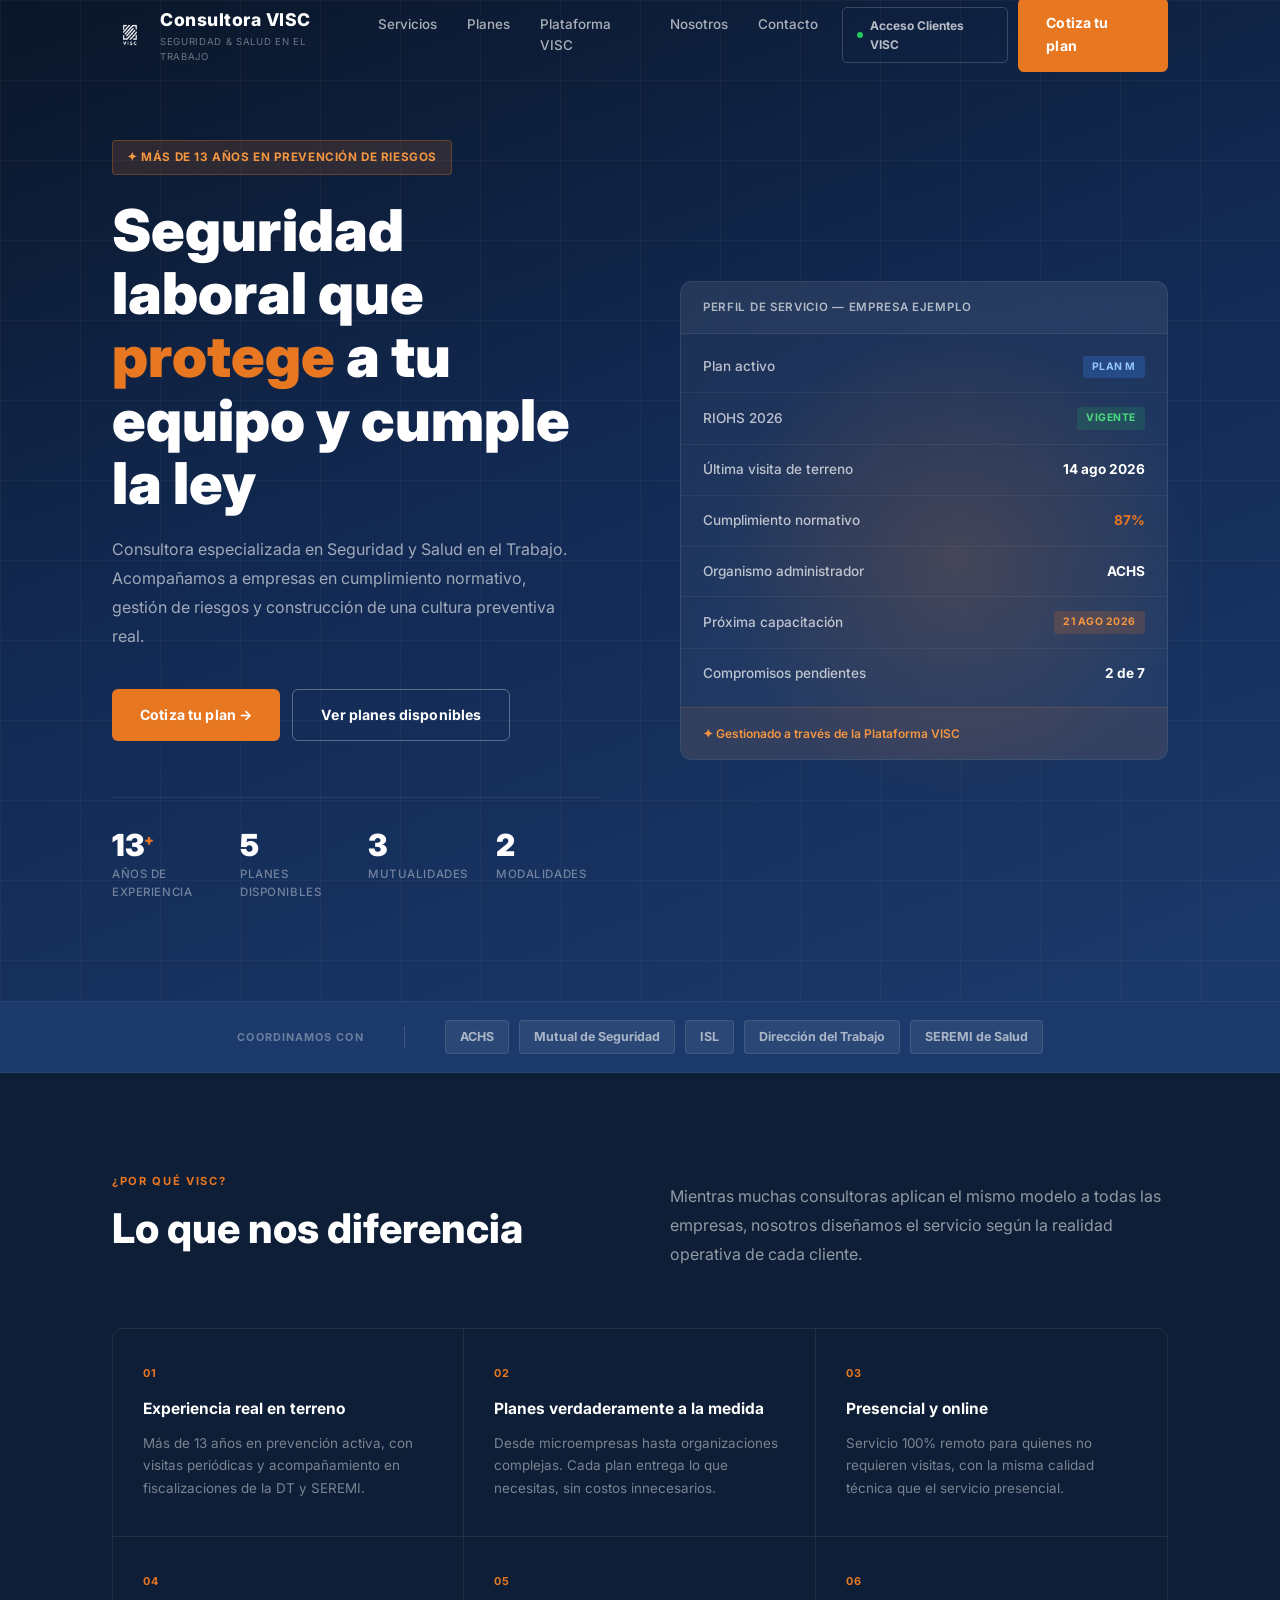
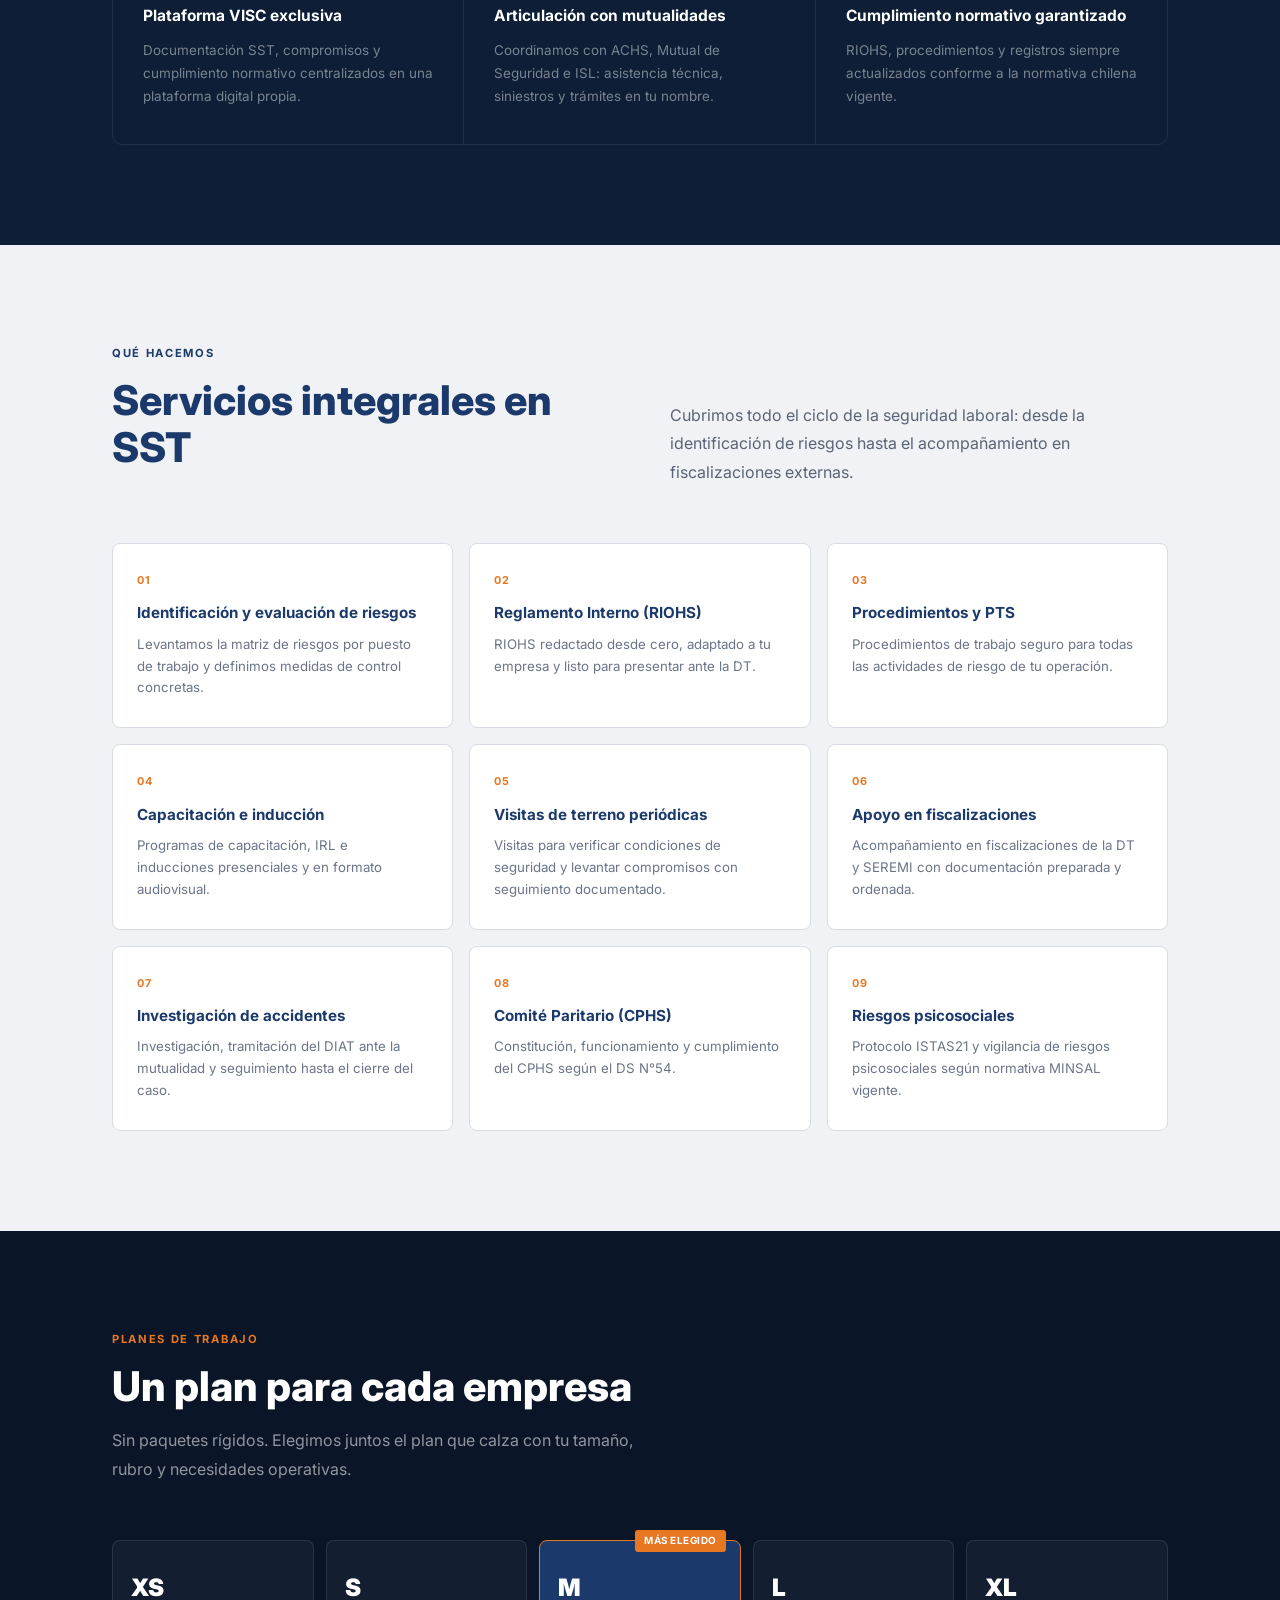
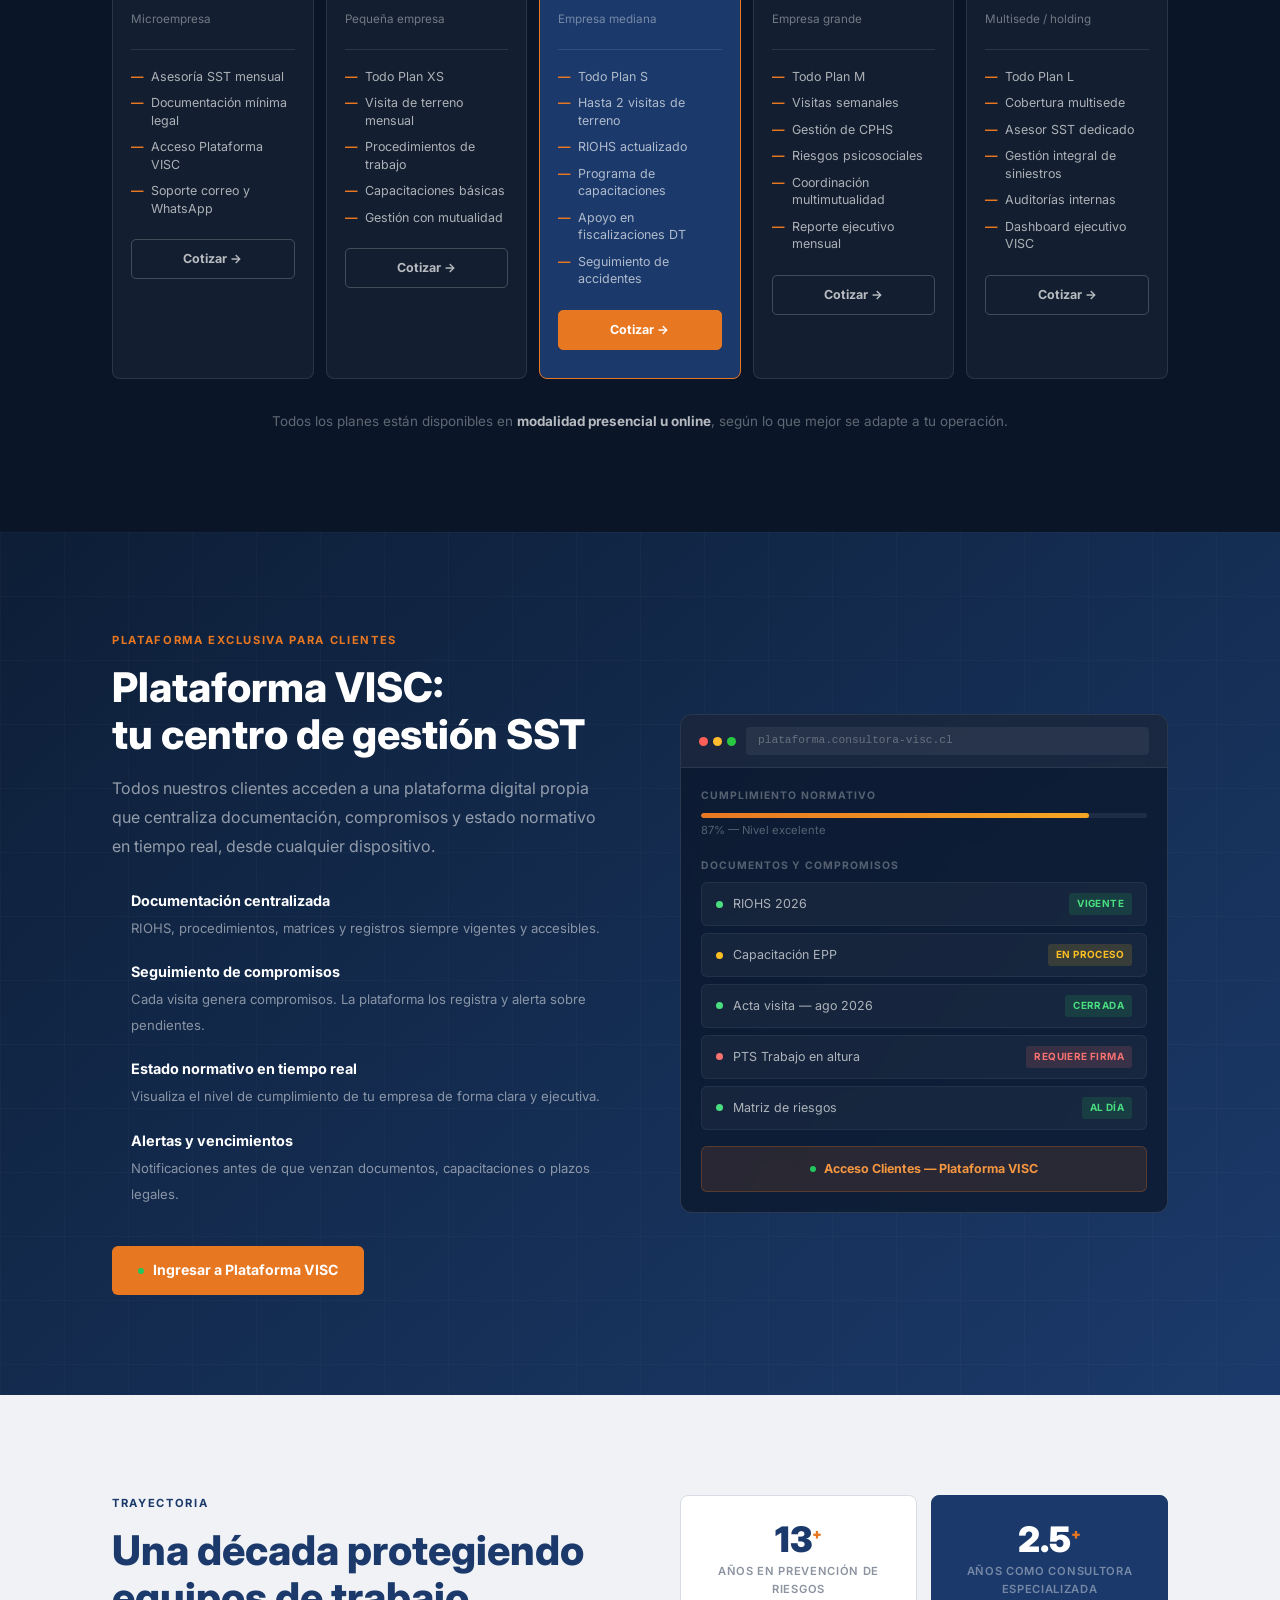
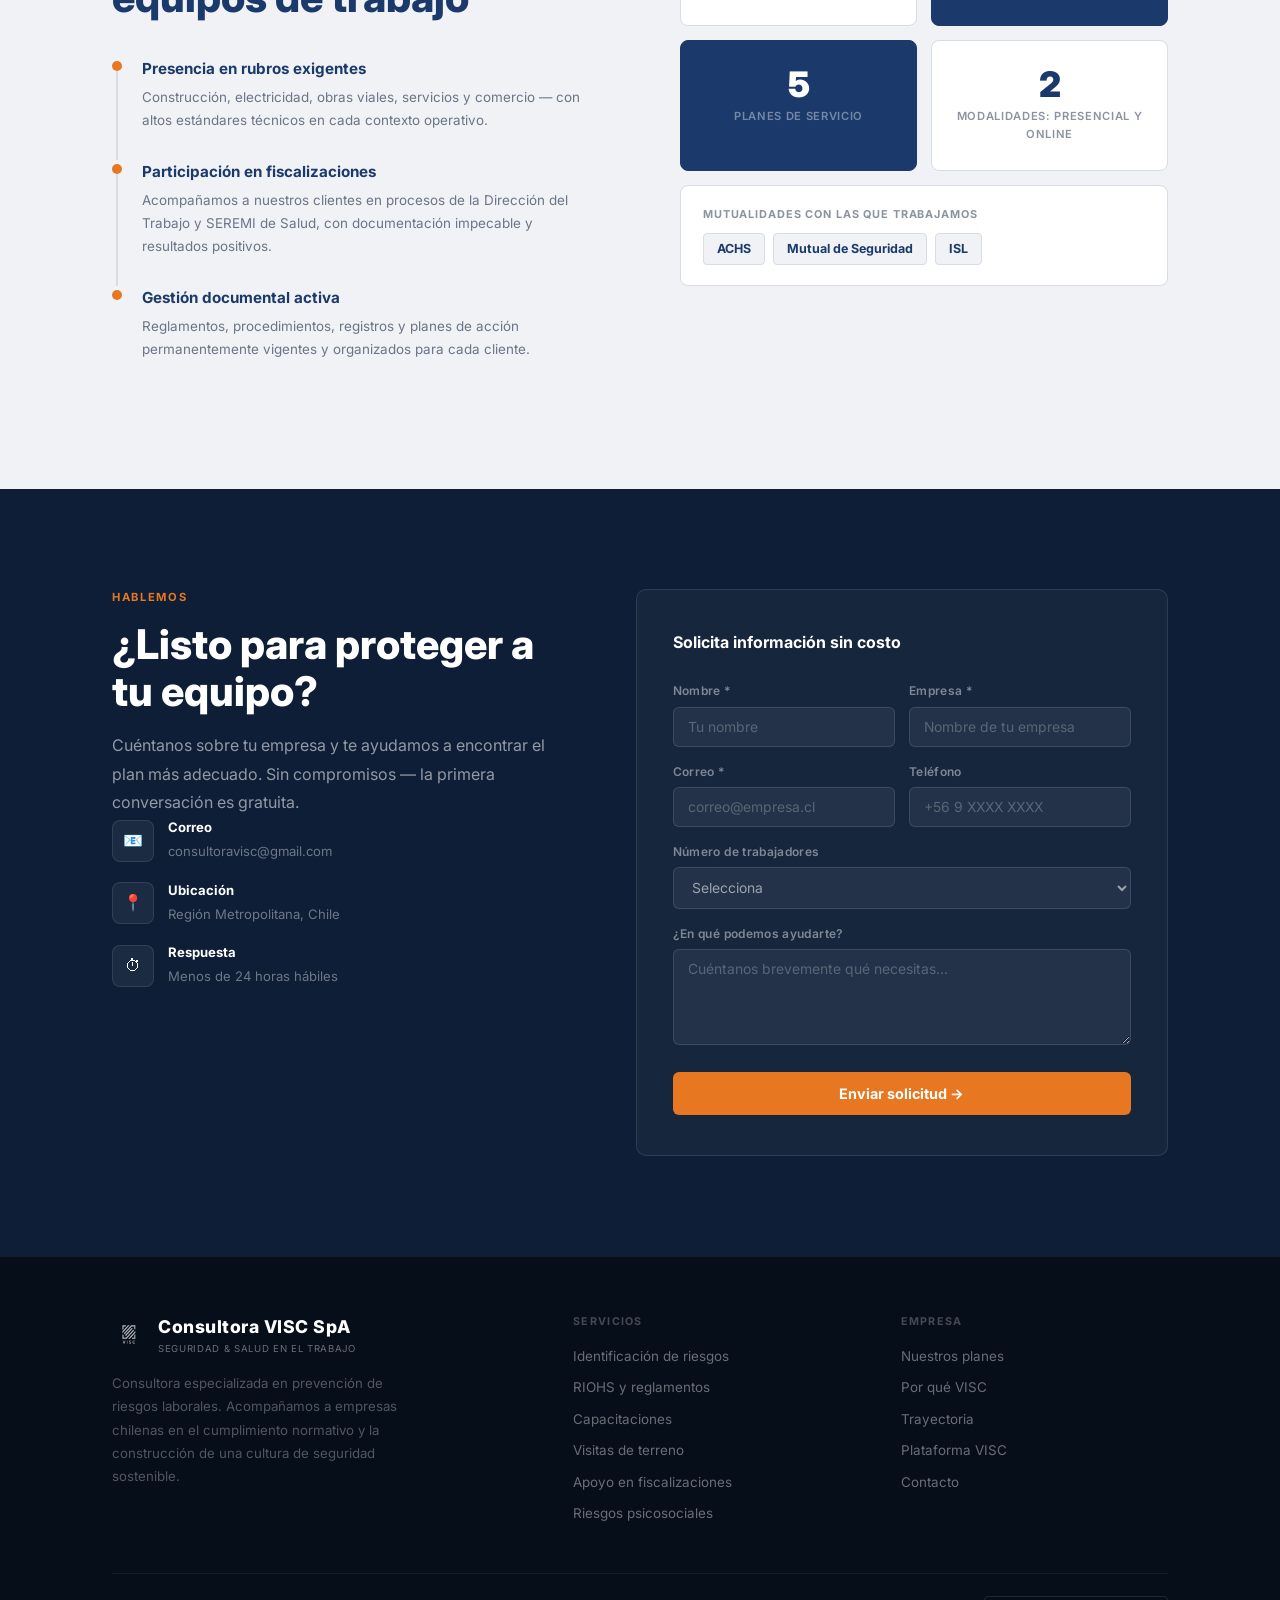
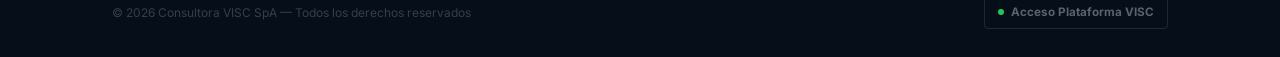
==== commit 0c0732d5: "Fix: Resolve frontend defects, improve mobile responsiveness, and upgrade interactive canvas signatu" ====
--- a/index.html
+++ b/index.html
@@ -169,7 +169,7 @@
       background: rgba(255,255,255,.04);
       border-bottom: 1px solid rgba(255,255,255,.08);
       font-size: .72rem; font-weight: 600;
-      color: rgba(255,255,255,.4); letter-spacing: .06em; text-transform: uppercase;
+      color: rgba(255,255,255,.65); letter-spacing: .06em; text-transform: uppercase;
     }
     .hp-body { padding: 8px 0; }
     .hp-row {
@@ -185,7 +185,7 @@
       font-size: .65rem; font-weight: 700; padding: 3px 9px;
       border-radius: 3px; text-transform: uppercase; letter-spacing: .05em;
     }
-    .hp-tag.azul { background: rgba(27,58,107,.6); color: rgba(255,255,255,.7); }
+    .hp-tag.azul { background: rgba(59,130,246,.25); color: #93c5fd; }
     .hp-tag.ok   { background: rgba(34,197,94,.15); color: #4ade80; }
     .hp-tag.alt  { background: rgba(232,119,34,.18); color: var(--naranja-lt); }
     .hp-footer {
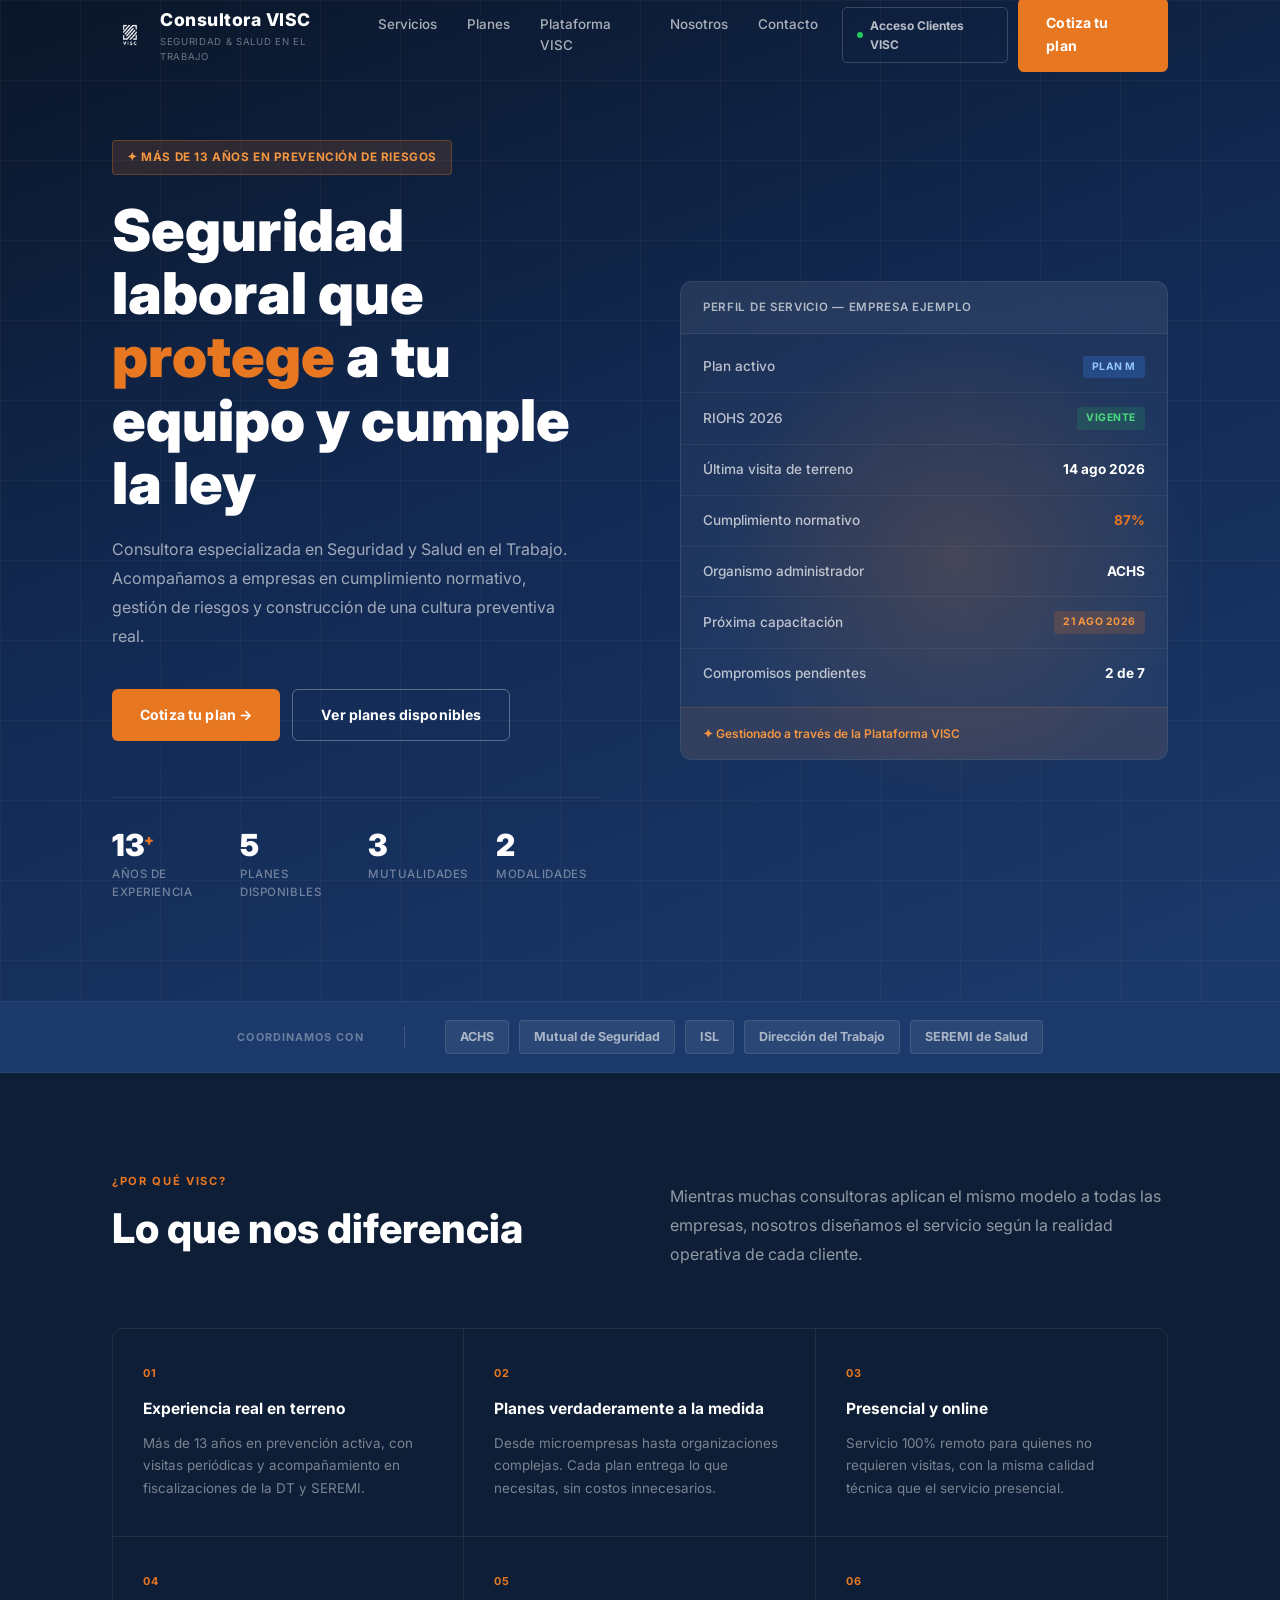
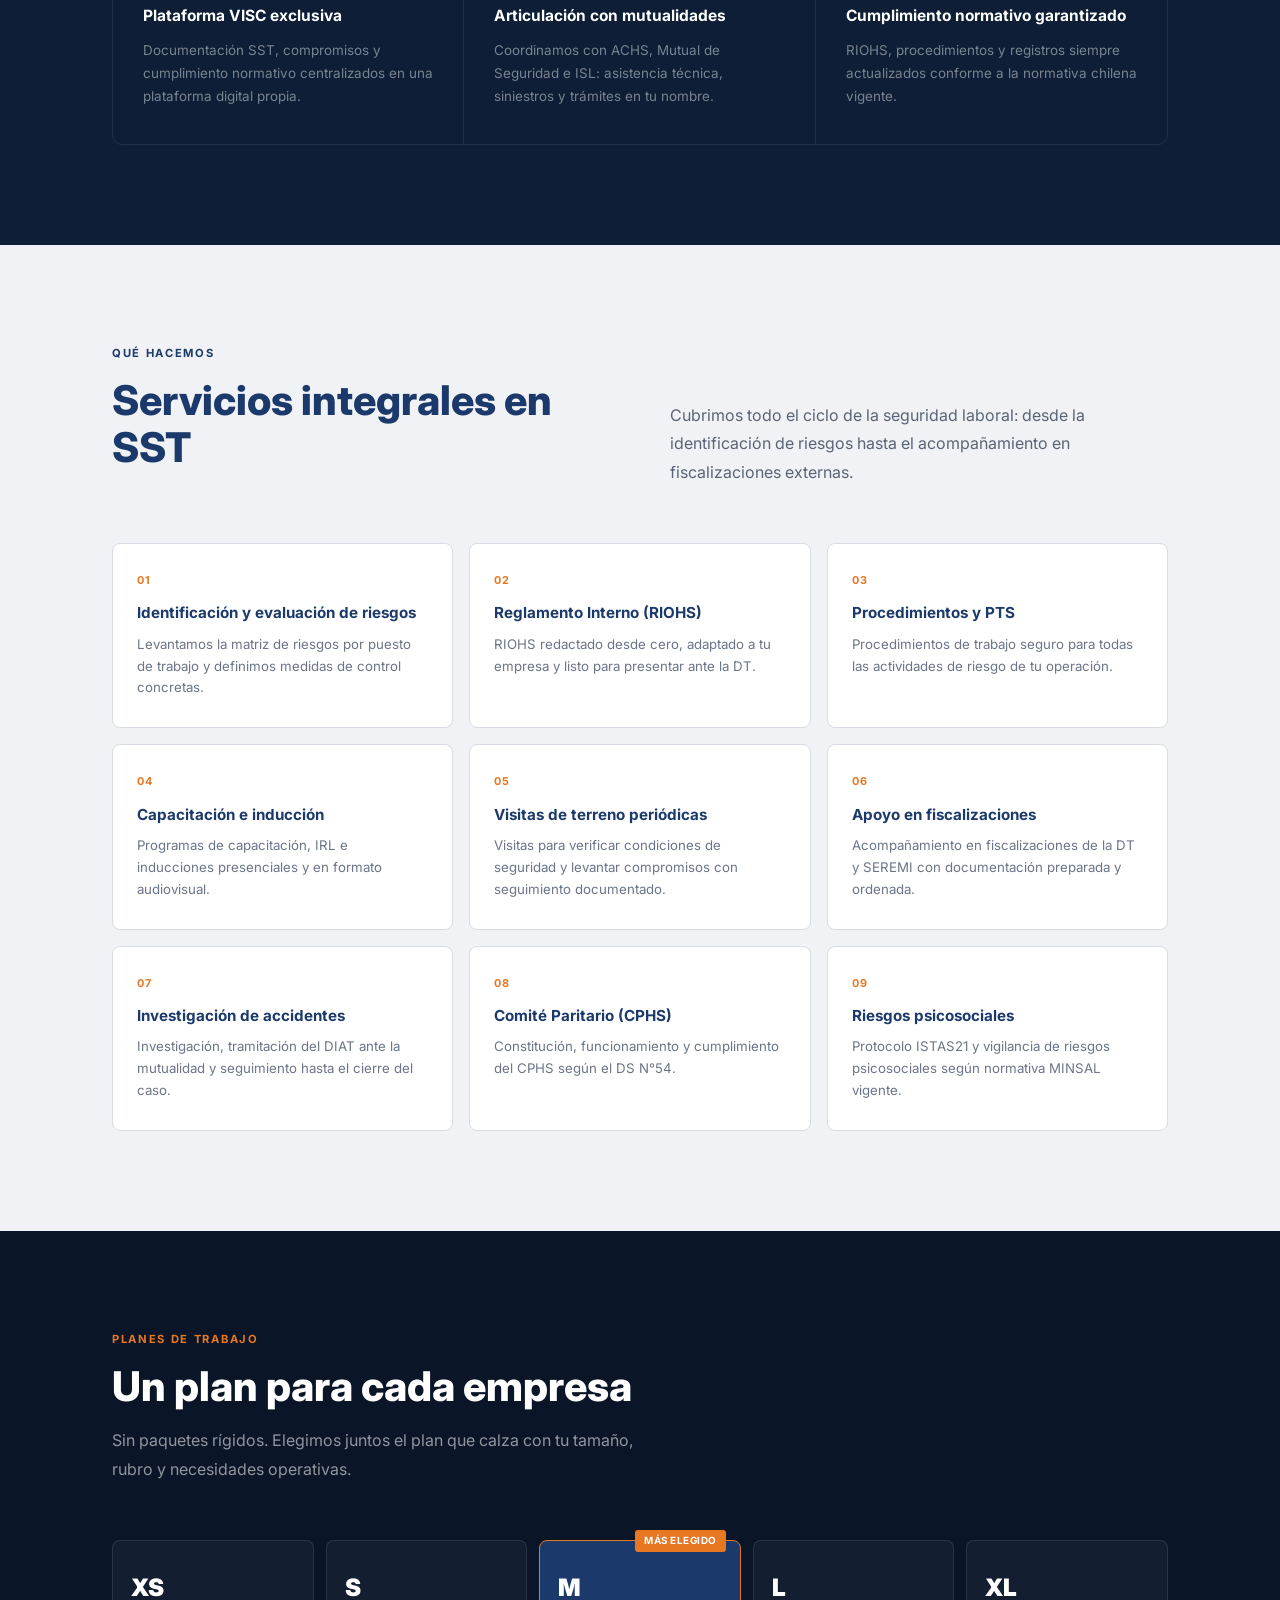
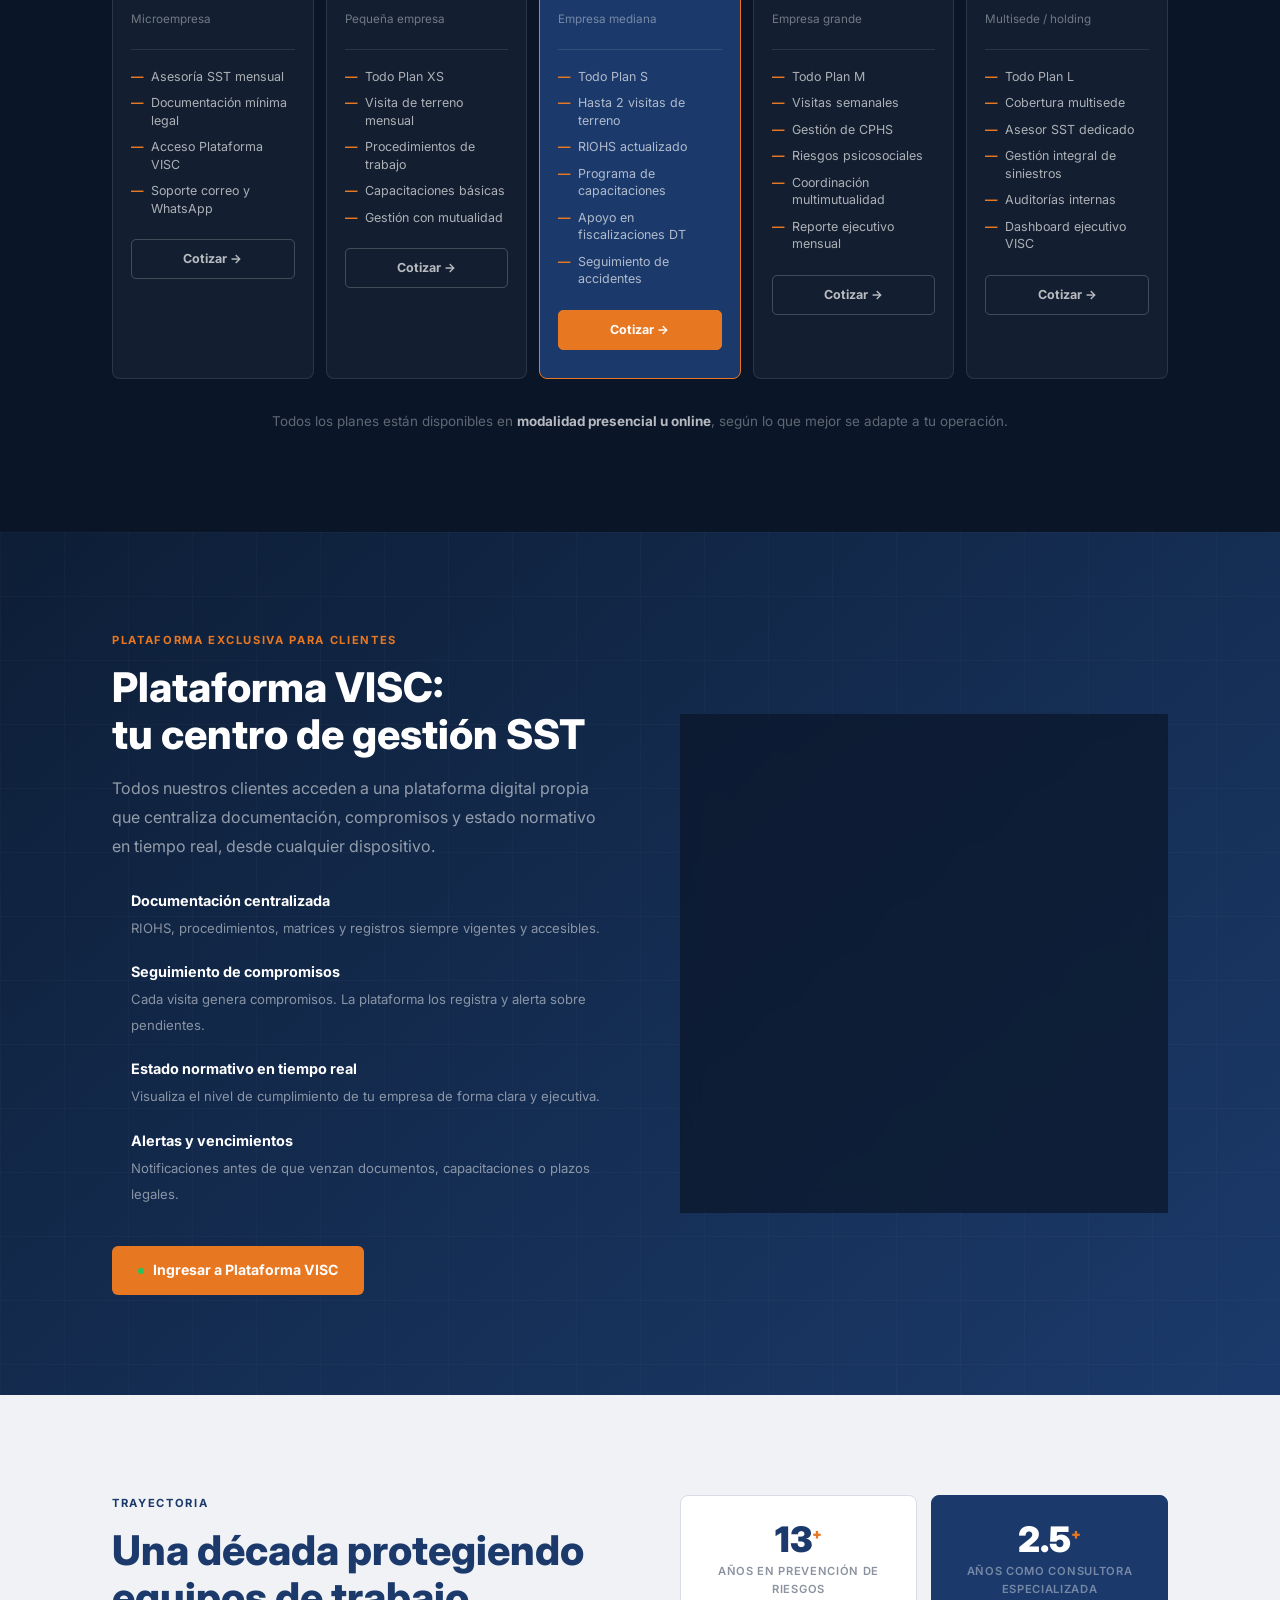
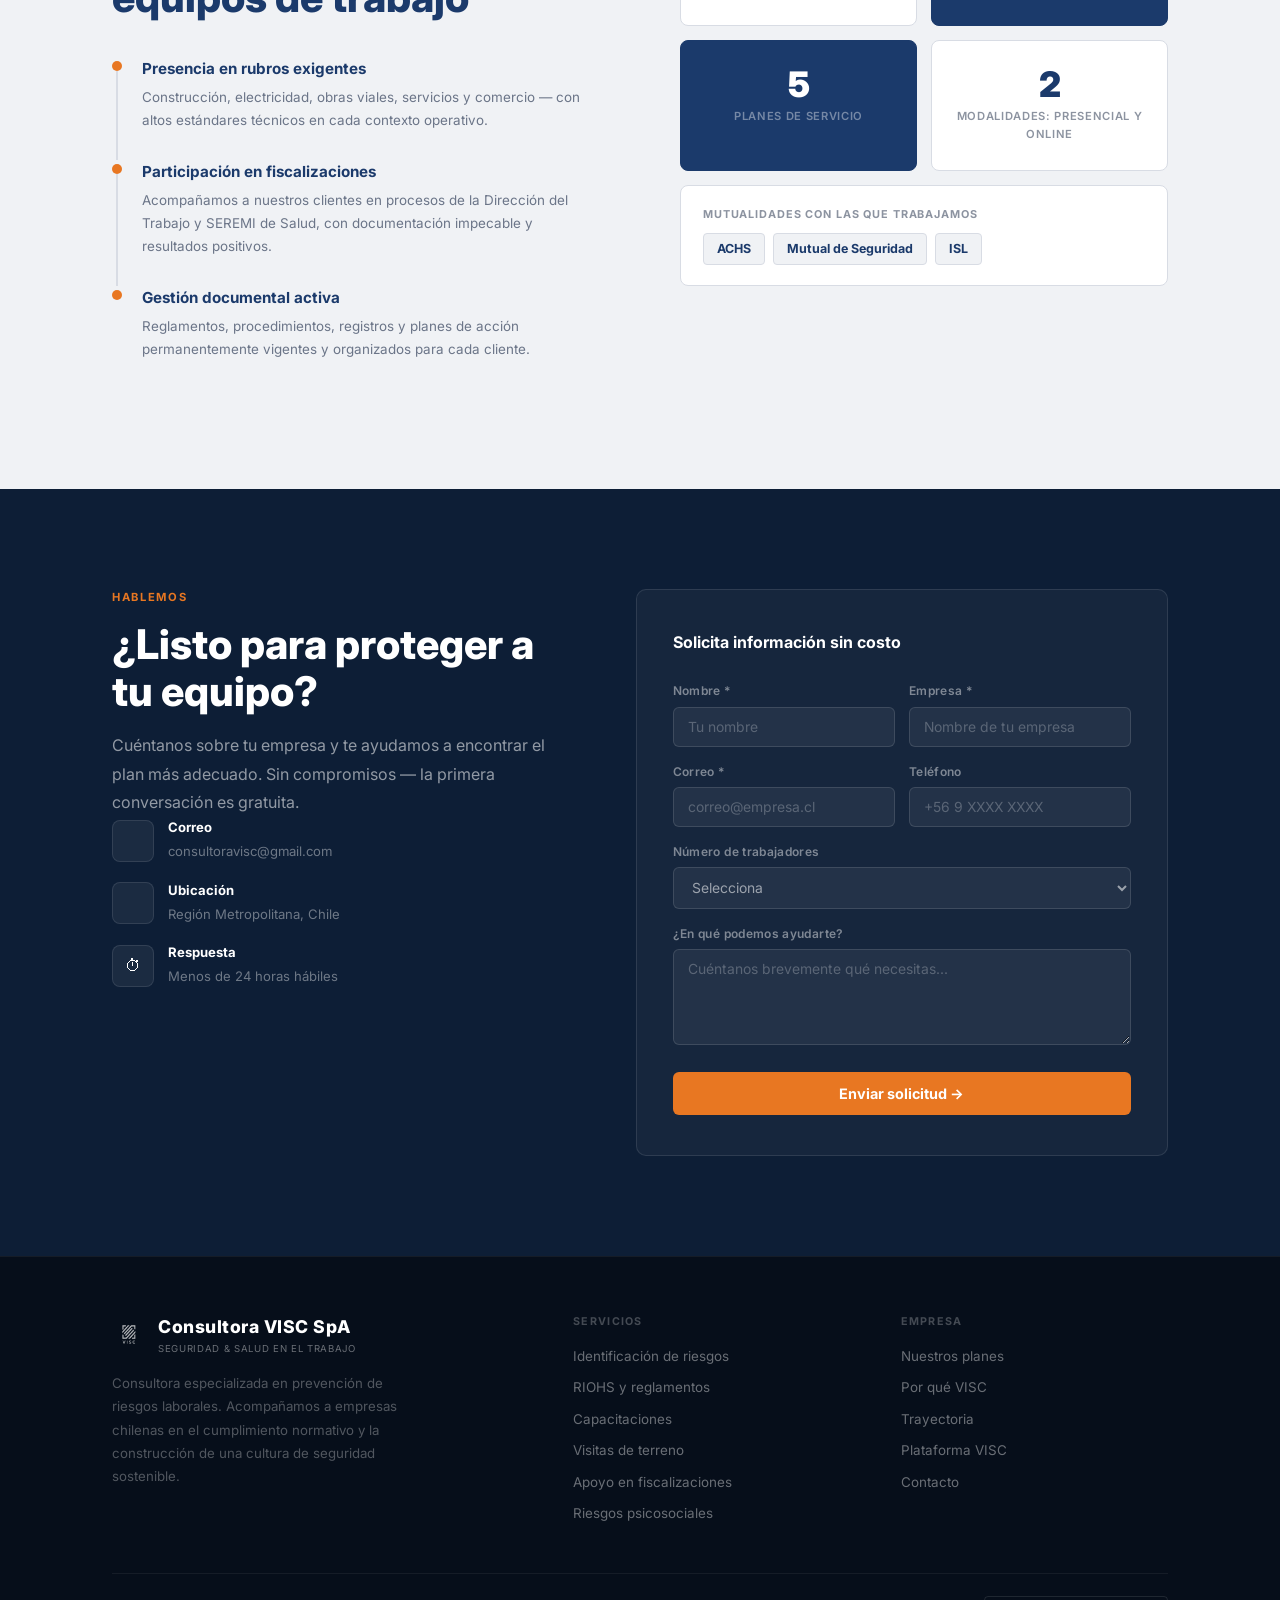
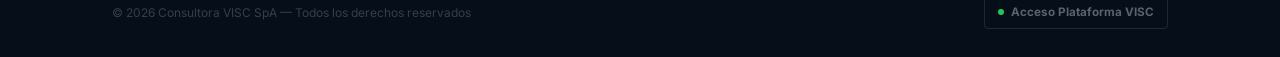
==== commit bed00a2f: "Actualiza frontend: implementa módulo de capacitaciones y personalización dinámica del tema" ====
--- a/index.html
+++ b/index.html
@@ -838,8 +838,8 @@
         <h2 class="h2">¿Listo para proteger a tu equipo?</h2>
         <p class="lead lead-light">Cuéntanos sobre tu empresa y te ayudamos a encontrar el plan más adecuado. Sin compromisos — la primera conversación es gratuita.</p>
         <div class="c-items">
-          <div class="c-item"><div class="c-ico">📧</div><div><strong>Correo</strong><span>consultoravisc@gmail.com</span></div></div>
-          <div class="c-item"><div class="c-ico">📍</div><div><strong>Ubicación</strong><span>Región Metropolitana, Chile</span></div></div>
+          <div class="c-item"><div class="c-ico"></div><div><strong>Correo</strong><span>consultoravisc@gmail.com</span></div></div>
+          <div class="c-item"><div class="c-ico"></div><div><strong>Ubicación</strong><span>Región Metropolitana, Chile</span></div></div>
           <div class="c-item"><div class="c-ico">⏱</div><div><strong>Respuesta</strong><span>Menos de 24 horas hábiles</span></div></div>
         </div>
       </div>
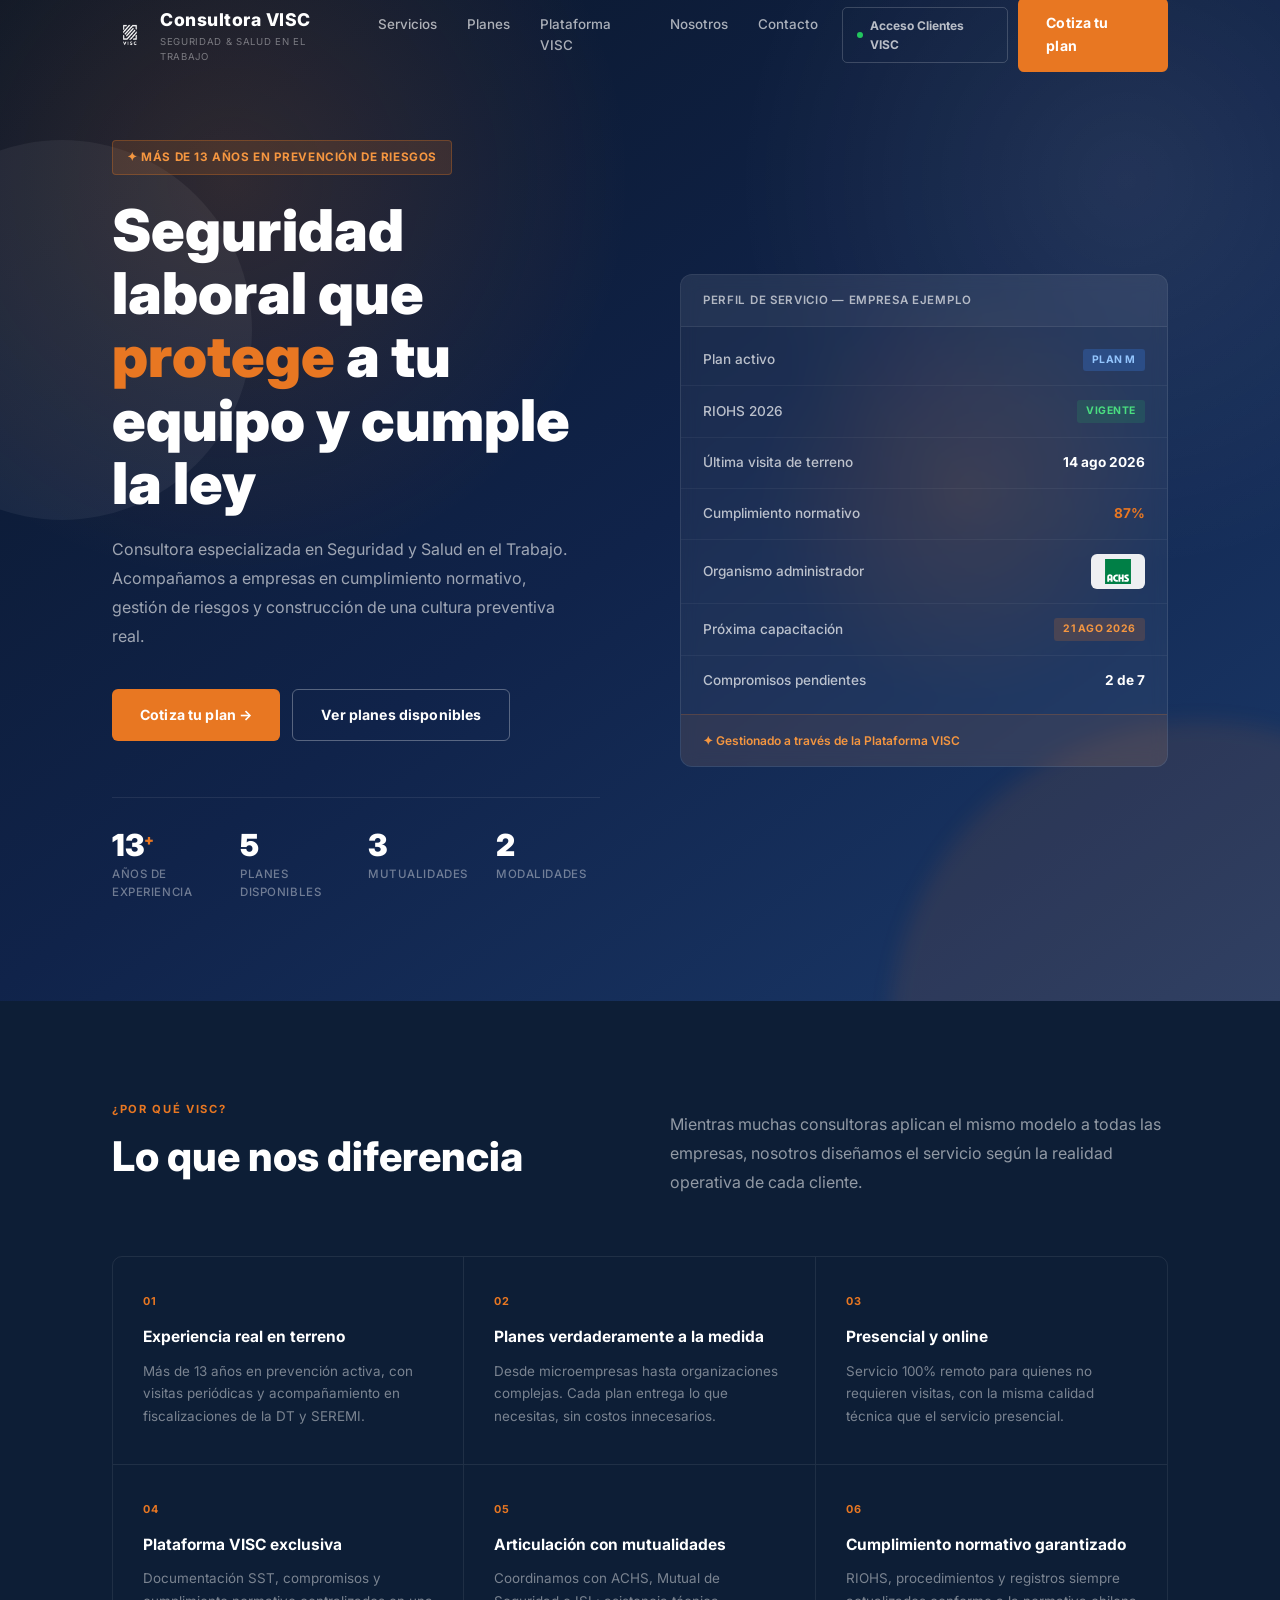
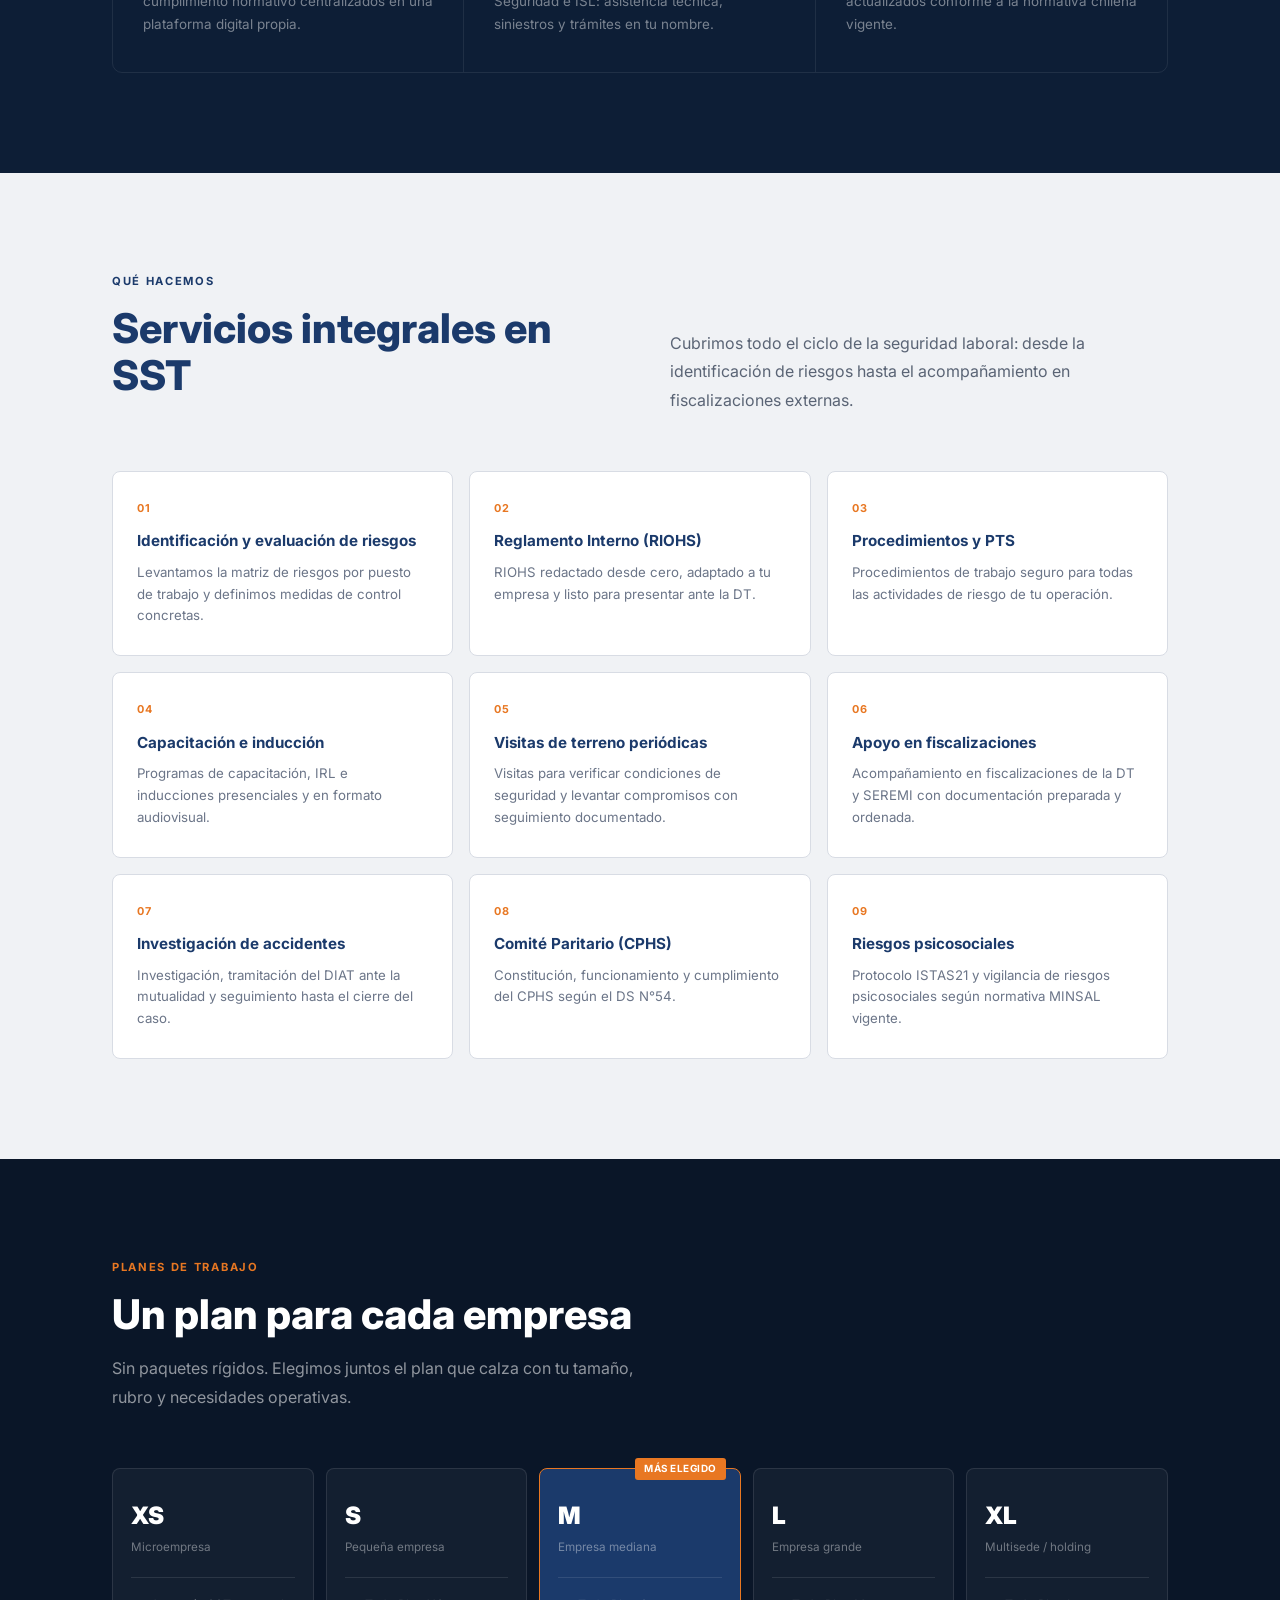
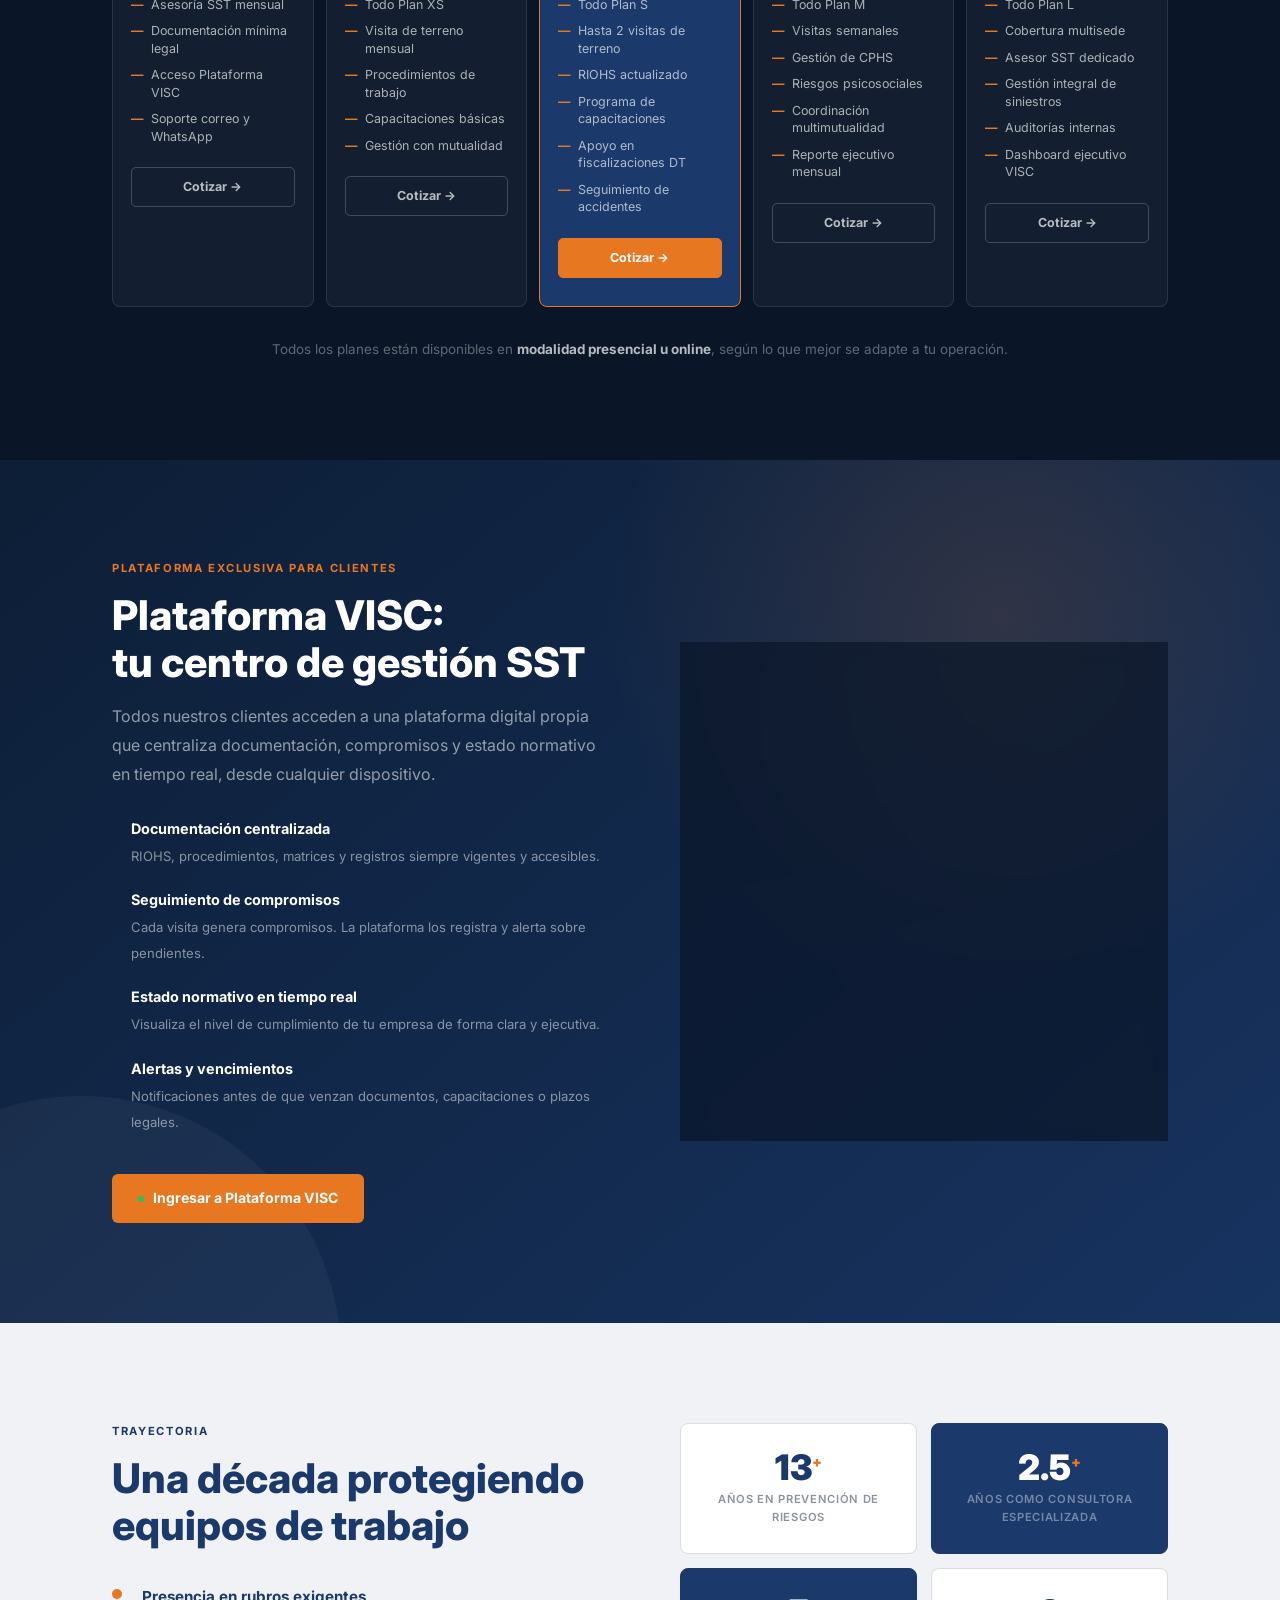
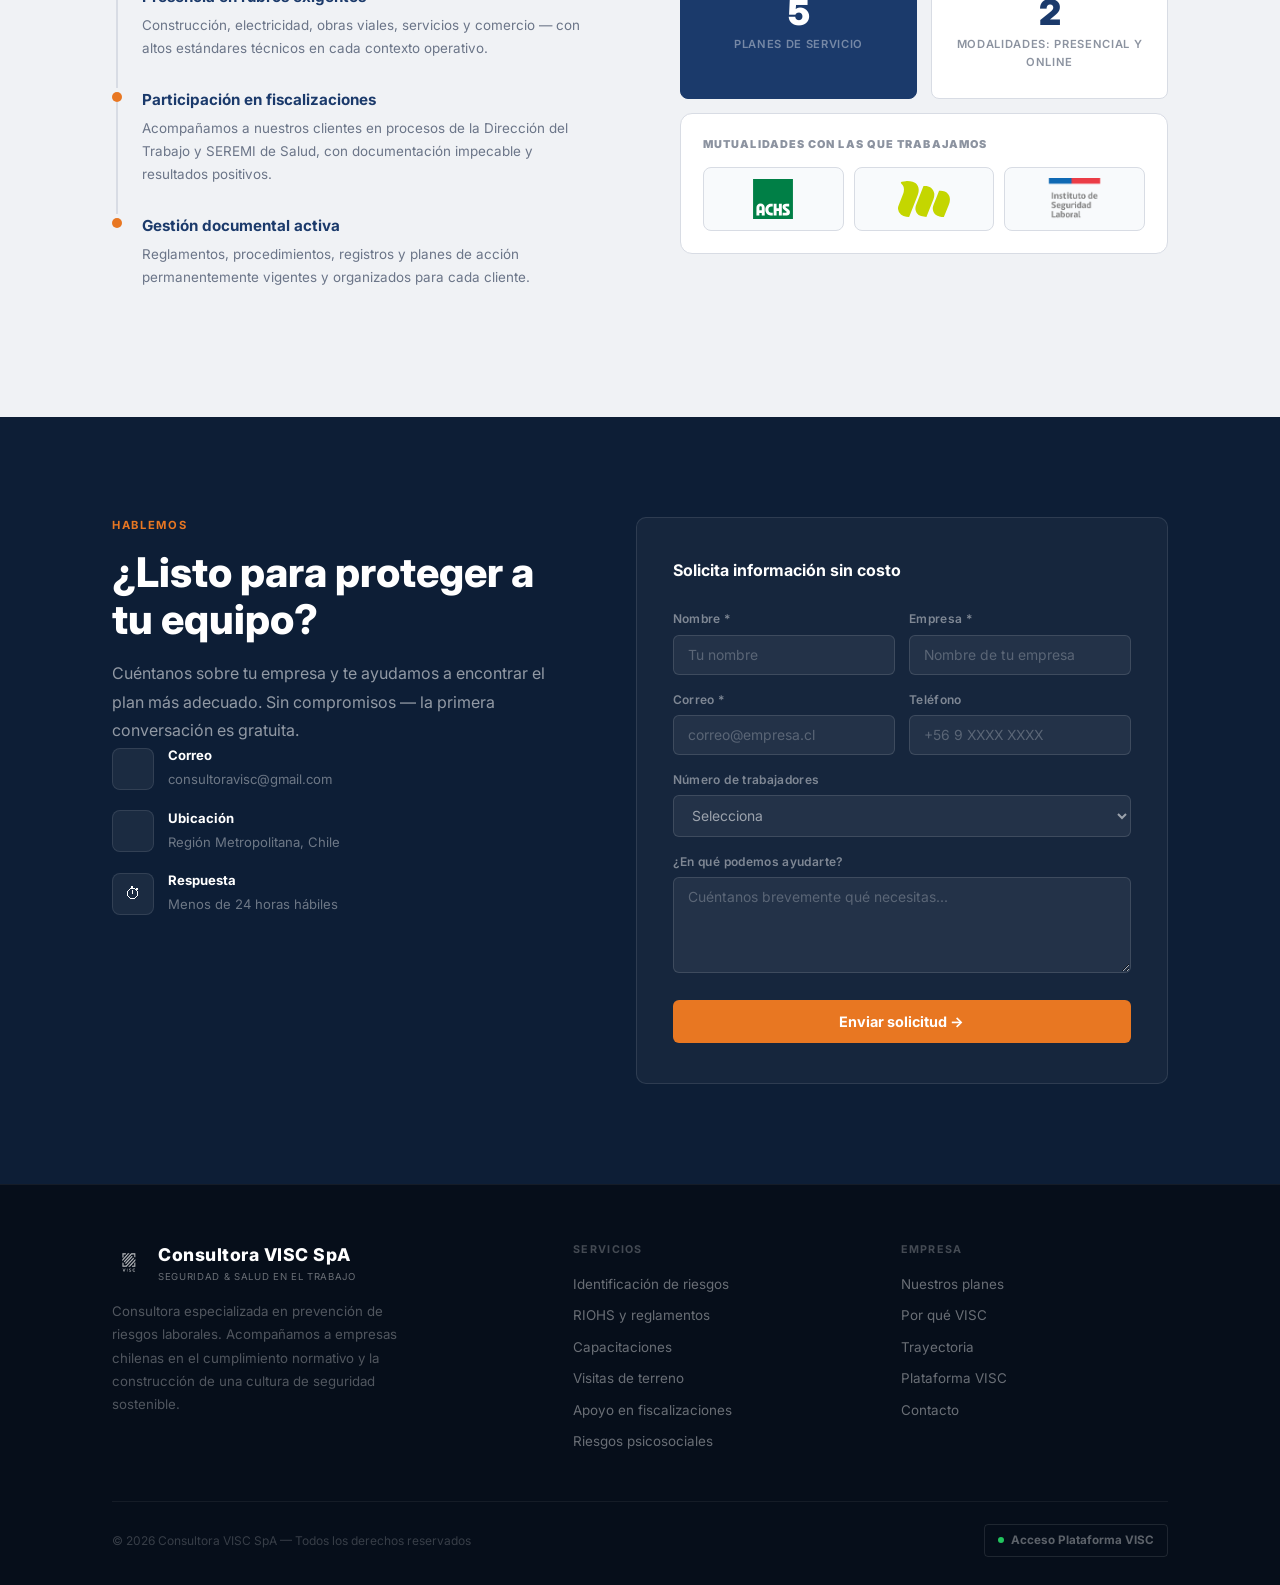
==== commit 75a8e2d1: "Mejorar responsive y landing VISC" ====
--- a/index.html
+++ b/index.html
@@ -107,24 +107,31 @@
     #hero {
       min-height: 100vh;
       background:
-        linear-gradient(160deg, #0A1628 0%, #122952 45%, #1B3A6B 100%);
+        radial-gradient(circle at 18% 18%, rgba(232,119,34,.16) 0%, rgba(232,119,34,0) 30%),
+        radial-gradient(circle at 88% 18%, rgba(255,255,255,.08) 0%, rgba(255,255,255,0) 28%),
+        linear-gradient(145deg, #0A1628 0%, #10234A 52%, #1B3A6B 100%);
       display: flex; align-items: center;
       padding: 0; position: relative; overflow: hidden;
     }
-    /* Líneas geométricas de fondo */
     #hero::before {
       content: '';
-      position: absolute; inset: 0;
-      background-image:
-        linear-gradient(rgba(255,255,255,.03) 1px, transparent 1px),
-        linear-gradient(90deg, rgba(255,255,255,.03) 1px, transparent 1px);
-      background-size: 80px 80px;
-    }
-    /* Destello naranja */
+      position: absolute; inset: auto -18% -34% auto;
+      width: 620px; height: 620px; border-radius: 50%;
+      background: rgba(232,119,34,.10);
+      filter: blur(10px);
+      pointer-events: none;
+    }
+    #hero::after {
+      content: '';
+      position: absolute; inset: 14% auto auto -10%;
+      width: 380px; height: 380px; border-radius: 50%;
+      background: rgba(255,255,255,.055);
+      pointer-events: none;
+    }
     .hero-glow {
-      position: absolute; right: 5%; top: 30%;
-      width: 520px; height: 520px; border-radius: 50%;
-      background: radial-gradient(circle, rgba(232,119,34,.18) 0%, transparent 65%);
+      position: absolute; right: 8%; top: 28%;
+      width: 430px; height: 430px; border-radius: 50%;
+      background: radial-gradient(circle, rgba(232,119,34,.14) 0%, rgba(232,119,34,0) 68%);
       pointer-events: none;
     }
     .hero-inner { position: relative; z-index: 2; padding: 140px 0 100px; width: 100%; }
@@ -181,6 +188,12 @@
     .hp-row:hover { background: rgba(255,255,255,.04); }
     .hp-label { font-size: .85rem; color: rgba(255,255,255,.7); font-weight: 500; }
     .hp-value { font-size: .85rem; font-weight: 700; color: #fff; }
+    .hp-logo-value {
+      display: inline-flex; align-items: center; justify-content: center;
+      min-width: 54px; min-height: 30px;
+      background: rgba(255,255,255,.92); border-radius: 6px; padding: 5px 8px;
+    }
+    .hp-logo-value img { display: block; max-width: 34px; max-height: 26px; object-fit: contain; }
     .hp-tag {
       font-size: .65rem; font-weight: 700; padding: 3px 9px;
       border-radius: 3px; text-transform: uppercase; letter-spacing: .05em;
@@ -195,29 +208,6 @@
       font-size: .75rem; color: var(--naranja-lt); font-weight: 600;
     }
 
-    /* ══════════════════════════════
-       STRIP MUTUALIDADES
-    ══════════════════════════════ */
-    .strip {
-      background: var(--azul);
-      border-top: 1px solid rgba(255,255,255,.05);
-      border-bottom: 1px solid rgba(255,255,255,.05);
-      padding: 18px 0;
-    }
-    .strip-inner {
-      display: flex; align-items: center; gap: 40px;
-      flex-wrap: wrap; justify-content: center;
-    }
-    .strip-label { font-size: .68rem; color: rgba(255,255,255,.35); font-weight: 700; letter-spacing: .1em; text-transform: uppercase; white-space: nowrap; }
-    .strip-sep { width: 1px; height: 22px; background: rgba(255,255,255,.15); }
-    .strip-items { display: flex; gap: 10px; flex-wrap: wrap; }
-    .strip-item {
-      font-size: .78rem; font-weight: 700; color: rgba(255,255,255,.6);
-      background: rgba(255,255,255,.07); border: 1px solid rgba(255,255,255,.1);
-      border-radius: 4px; padding: 6px 14px;
-      transition: all .2s;
-    }
-    .strip-item:hover { background: rgba(255,255,255,.12); color: #fff; }
 
     /* ══════════════════════════════
        DIFERENCIADORES (sección oscura)
@@ -310,16 +300,17 @@
        PLATAFORMA VISC
     ══════════════════════════════ */
     #pvisc {
-      background: linear-gradient(140deg, #0D1E36 0%, #1B3A6B 100%);
+      background:
+        radial-gradient(circle at 78% 18%, rgba(232,119,34,.14) 0%, rgba(232,119,34,0) 32%),
+        linear-gradient(140deg, #0D1E36 0%, #173360 100%);
       position: relative; overflow: hidden;
     }
     #pvisc::before {
       content: '';
-      position: absolute; inset: 0;
-      background-image:
-        linear-gradient(rgba(255,255,255,.02) 1px, transparent 1px),
-        linear-gradient(90deg, rgba(255,255,255,.02) 1px, transparent 1px);
-      background-size: 64px 64px;
+      position: absolute; inset: auto auto -34% -14%;
+      width: 520px; height: 520px; border-radius: 50%;
+      background: rgba(255,255,255,.045);
+      pointer-events: none;
     }
     .pvisc-inner { position: relative; z-index: 2; }
     .pvisc-grid { display: grid; grid-template-columns: 1fr 1fr; gap: 80px; align-items: center; }
@@ -408,10 +399,19 @@
     .exp-card.dk .exp-num { color: #fff; }
     .exp-lbl { font-size: .7rem; text-transform: uppercase; letter-spacing: .06em; color: #8c93a0; margin-top: 6px; font-weight: 600; }
     .exp-card.dk .exp-lbl { color: rgba(255,255,255,.4); }
-    .exp-mut { grid-column: span 2; border: 1px solid var(--plata-dk); border-radius: 8px; padding: 20px 22px; background: #fff; }
-    .exp-mut-l { font-size:.68rem; font-weight:700; letter-spacing:.08em; text-transform:uppercase; color:#8c93a0; margin-bottom:10px; }
-    .exp-mut-tags { display:flex; gap:8px; flex-wrap:wrap; }
-    .exp-mut-tag { font-size:.78rem; font-weight:700; color:var(--azul); background:var(--plata); border:1px solid var(--plata-dk); border-radius:4px; padding:5px 13px; }
+    .exp-mut { grid-column: span 2; border: 1px solid var(--plata-dk); border-radius: 12px; padding: 22px; background: #fff; }
+    .exp-mut-l { font-size:.68rem; font-weight:900; letter-spacing:.1em; text-transform:uppercase; color:#8c93a0; margin-bottom:14px; }
+    .exp-mut-tags { display:grid; grid-template-columns: repeat(3, minmax(0, 1fr)); gap:10px; }
+    .exp-mut-tag {
+      min-height: 58px;
+      display:flex; align-items:center; justify-content:center;
+      background:#F8FAFC; border:1px solid var(--plata-dk);
+      border-radius:8px; padding:10px 12px;
+    }
+    .exp-mut-logo { display:block; object-fit:contain; max-width:100%; max-height:36px; }
+    .exp-mut-logo-achs { max-width:46px; max-height:40px; }
+    .exp-mut-logo-mutual { max-width:118px; }
+    .exp-mut-logo-isl { max-width:108px; max-height:42px; }
 
     /* ══════════════════════════════
        CONTACTO (oscuro)
@@ -435,6 +435,26 @@
       border-radius: 10px; padding: 40px 36px;
     }
     .c-form-t { font-size: 1rem; font-weight: 700; color: #fff; margin-bottom: 26px; }
+    .form-status {
+      display: none;
+      margin-bottom: 16px;
+      border-radius: 8px;
+      padding: 11px 13px;
+      font-size: .82rem;
+      line-height: 1.45;
+      font-weight: 600;
+    }
+    .form-status.show { display: block; }
+    .form-status.ok {
+      background: rgba(34,197,94,.14);
+      border: 1px solid rgba(34,197,94,.3);
+      color: #86efac;
+    }
+    .form-status.err {
+      background: rgba(248,113,113,.14);
+      border: 1px solid rgba(248,113,113,.32);
+      color: #fca5a5;
+    }
     .fg { margin-bottom: 15px; }
     .fg label { display: block; font-size: .75rem; font-weight: 600; color: rgba(255,255,255,.45); margin-bottom: 6px; letter-spacing: .03em; }
     .fg input, .fg select, .fg textarea {
@@ -486,8 +506,8 @@
     /* ══════════════════════════════
        ANIMACIÓN
     ══════════════════════════════ */
-    .reveal { opacity: 0; transform: translateY(22px); transition: opacity .65s ease, transform .65s ease; }
-    .reveal.in { opacity: 1; transform: translateY(0); }
+    .reveal { opacity: 1; transform: none; transition: opacity .35s ease, transform .35s ease; }
+    .reveal.in { opacity: 1; transform: none; }
 
     /* ══════════════════════════════
        RESPONSIVE
@@ -499,12 +519,68 @@
       .f-top { grid-template-columns: 1fr 1fr; }
       .hero-stats { grid-template-columns: repeat(2,1fr); }
       .nav-links { display: none; }
+      .hero-inner { padding: 120px 0 72px; }
+      .hero-panel, .pvisc-panel { max-width: 620px; width: 100%; }
     }
     @media (max-width: 600px) {
-      section { padding: 72px 0; }
+      .container { padding: 0 18px; }
+      section { padding: 68px 0; }
+      .nav-wrap { height: auto; min-height: 64px; gap: 12px; padding: 10px 0; }
+      .nav-logo { gap: 9px; min-width: 0; }
+      .nav-logo img { width: 30px; height: 34px; flex: 0 0 auto; }
+      .logo-wordmark { font-size: .95rem; line-height: 1.1; }
+      .logo-sub { display: none; }
+      .nav-actions { margin-left: auto; }
+      .nav-visc-btn { padding: 8px 10px; font-size: 0; gap: 0; }
+      .nav-visc-btn .dot-live { width: 8px; height: 8px; }
+      .nav-actions .btn { display: none; }
+      #hero { min-height: auto; align-items: flex-start; }
+      #hero::before { width: 360px; height: 360px; right: -190px; bottom: -150px; }
+      #hero::after { width: 240px; height: 240px; left: -140px; top: 88px; }
+      .hero-glow { width: 280px; height: 280px; right: -120px; top: 110px; }
+      .hero-inner { padding: 104px 0 56px; }
+      .hero-grid { gap: 34px; }
+      .hero-tag { font-size: .64rem; line-height: 1.35; padding: 7px 10px; margin-bottom: 18px; }
+      .hero-h1 { font-size: clamp(2rem, 12vw, 2.65rem); line-height: 1.08; margin-bottom: 16px; }
+      .hero-p { font-size: .95rem; line-height: 1.65; margin-bottom: 26px; }
+      .hero-ctas { flex-direction: column; align-items: stretch; gap: 12px; margin-bottom: 36px; }
+      .hero-ctas .btn, .pvisc-access { width: 100%; justify-content: center; text-align: center; padding: 12px 16px; }
+      .hero-ctas .btn-primary { width: calc(100% - 28px); align-self: center; min-height: 46px; }
+      .hero-ctas .btn-line { min-height: 46px; }
+      .hero-stats { gap: 18px 14px; }
+      .h-stat-n { font-size: 1.55rem; }
+      .h-stat-l { font-size: .66rem; }
+      .hero-panel { border-radius: 10px; }
+      .hp-header, .hp-footer { padding: 13px 16px; line-height: 1.45; }
+      .hp-row { align-items: flex-start; gap: 8px; padding: 12px 16px; }
+      .hp-label { min-width: 0; line-height: 1.35; }
+      .hp-value, .hp-tag { flex: 0 0 auto; text-align: right; }
       .dif-grid, .serv-grid, .planes-grid, .exp-cards { grid-template-columns: 1fr; }
+      .dif-head, .s-head, .pvisc-grid, .exp-grid, .c-grid { gap: 28px; }
+      .dif-cell { padding: 28px 22px; border-right: none; }
+      .dif-cell:nth-last-child(-n+3) { border-bottom: 1px solid rgba(255,255,255,.08); }
+      .dif-cell:last-child { border-bottom: none; }
+      .plan { padding: 26px 20px; }
+      .pp-bar { padding: 11px 14px; }
+      .pp-url { min-width: 0; overflow: hidden; text-overflow: ellipsis; white-space: nowrap; }
+      .pp-body { padding: 16px 14px; }
+      .pp-row { display: grid; grid-template-columns: auto minmax(0, 1fr); gap: 8px 10px; align-items: center; padding: 11px 12px; }
+      .pp-name { min-width: 0; line-height: 1.35; }
+      .pp-pill { grid-column: 2; width: fit-content; max-width: 100%; line-height: 1.25; white-space: normal; }
+      .exp-mut { grid-column: auto; }
+      .exp-mut-tags { grid-template-columns: 1fr; }
       .form-row { grid-template-columns: 1fr; }
+      .c-form { padding: 28px 20px; }
+      .c-item { align-items: flex-start; }
+      .c-item span { overflow-wrap: anywhere; }
       .f-top { grid-template-columns: 1fr; }
+      .f-bottom { align-items: flex-start; }
+    }
+    @media (max-width: 380px) {
+      .container { padding: 0 14px; }
+      .hero-h1 { font-size: 1.9rem; }
+      .hp-row { flex-direction: column; }
+      .hp-value, .hp-tag { text-align: left; }
     }
   </style>
 </head>
@@ -581,7 +657,7 @@
             </div>
             <div class="hp-row">
               <span class="hp-label">Organismo administrador</span>
-              <span class="hp-value">ACHS</span>
+              <span class="hp-logo-value"><img src="assets/logos/achs.svg" alt="ACHS"></span>
             </div>
             <div class="hp-row">
               <span class="hp-label">Próxima capacitación</span>
@@ -598,23 +674,6 @@
     </div>
   </div>
 </section>
-
-<!-- STRIP MUTUALIDADES -->
-<div class="strip">
-  <div class="container">
-    <div class="strip-inner">
-      <span class="strip-label">Coordinamos con</span>
-      <div class="strip-sep"></div>
-      <div class="strip-items">
-        <span class="strip-item">ACHS</span>
-        <span class="strip-item">Mutual de Seguridad</span>
-        <span class="strip-item">ISL</span>
-        <span class="strip-item">Dirección del Trabajo</span>
-        <span class="strip-item">SEREMI de Salud</span>
-      </div>
-    </div>
-  </div>
-</div>
 
 <!-- DIFERENCIADORES -->
 <section id="diferenciadores">
@@ -819,9 +878,9 @@
         <div class="exp-mut">
           <div class="exp-mut-l">Mutualidades con las que trabajamos</div>
           <div class="exp-mut-tags">
-            <span class="exp-mut-tag">ACHS</span>
-            <span class="exp-mut-tag">Mutual de Seguridad</span>
-            <span class="exp-mut-tag">ISL</span>
+            <span class="exp-mut-tag"><img class="exp-mut-logo exp-mut-logo-achs" src="assets/logos/achs.svg" alt="ACHS"></span>
+            <span class="exp-mut-tag"><img class="exp-mut-logo exp-mut-logo-mutual" src="assets/logos/mutual-seguridad.svg" alt="Mutual de Seguridad"></span>
+            <span class="exp-mut-tag"><img class="exp-mut-logo exp-mut-logo-isl" src="assets/logos/isl.png" alt="Instituto de Seguridad Laboral ISL"></span>
           </div>
         </div>
       </div>
@@ -845,26 +904,27 @@
       </div>
       <div class="c-form reveal">
         <div class="c-form-t">Solicita información sin costo</div>
-        <form onsubmit="sendForm(event)">
+        <form id="contact-form" onsubmit="sendForm(event)">
+          <div class="form-status" id="contact-status"></div>
           <div class="form-row">
-            <div class="fg"><label>Nombre *</label><input type="text" placeholder="Tu nombre" required /></div>
-            <div class="fg"><label>Empresa *</label><input type="text" placeholder="Nombre de tu empresa" required /></div>
+            <div class="fg"><label for="contact-name">Nombre *</label><input id="contact-name" name="nombre" type="text" placeholder="Tu nombre" autocomplete="name" required /></div>
+            <div class="fg"><label for="contact-company">Empresa *</label><input id="contact-company" name="empresa" type="text" placeholder="Nombre de tu empresa" autocomplete="organization" required /></div>
           </div>
           <div class="form-row">
-            <div class="fg"><label>Correo *</label><input type="email" placeholder="correo@empresa.cl" required /></div>
-            <div class="fg"><label>Teléfono</label><input type="tel" placeholder="+56 9 XXXX XXXX" /></div>
+            <div class="fg"><label for="contact-email">Correo *</label><input id="contact-email" name="correo" type="email" placeholder="correo@empresa.cl" autocomplete="email" required /></div>
+            <div class="fg"><label for="contact-phone">Teléfono</label><input id="contact-phone" name="telefono" type="tel" placeholder="+56 9 XXXX XXXX" autocomplete="tel" /></div>
           </div>
           <div class="fg">
-            <label>Número de trabajadores</label>
-            <select>
+            <label for="contact-workers">Número de trabajadores</label>
+            <select id="contact-workers" name="trabajadores">
               <option value="">Selecciona</option>
               <option>1 a 9</option><option>10 a 49</option>
               <option>50 a 199</option><option>200 o más</option>
             </select>
           </div>
           <div class="fg">
-            <label>¿En qué podemos ayudarte?</label>
-            <textarea placeholder="Cuéntanos brevemente qué necesitas..."></textarea>
+            <label for="contact-message">¿En qué podemos ayudarte?</label>
+            <textarea id="contact-message" name="mensaje" placeholder="Cuéntanos brevemente qué necesitas..."></textarea>
           </div>
           <button type="submit" class="c-submit">Enviar solicitud →</button>
         </form>
@@ -918,6 +978,7 @@
   </div>
 </footer>
 
+<script src="js/api.js"></script>
 <script>
   const nav = document.getElementById('nav');
   window.addEventListener('scroll', () => nav.classList.toggle('scrolled', scrollY > 40));
@@ -932,11 +993,41 @@
   }, { threshold: 0.08 });
   document.querySelectorAll('.reveal').forEach(el => io.observe(el));
 
-  function sendForm(e) {
+  function setContactStatus(type, text) {
+    const status = document.getElementById('contact-status');
+    status.className = 'form-status show ' + type;
+    status.textContent = text;
+  }
+
+  async function sendForm(e) {
     e.preventDefault();
-    const btn = e.target.querySelector('.c-submit');
-    btn.textContent = '✓ Solicitud enviada — te contactaremos pronto';
-    btn.style.background = '#16a34a'; btn.disabled = true;
+    const form = e.target;
+    const btn = form.querySelector('.c-submit');
+    const originalText = btn.textContent;
+    const payload = {
+      nombre: form.nombre.value.trim(),
+      empresa: form.empresa.value.trim(),
+      correo: form.correo.value.trim(),
+      telefono: form.telefono.value.trim(),
+      trabajadores: form.trabajadores.value,
+      mensaje: form.mensaje.value.trim()
+    };
+
+    btn.disabled = true;
+    btn.textContent = 'Enviando solicitud...';
+
+    try {
+      const res = await callAPI('enviarSolicitudContacto', { datos: payload });
+      if (!res || !res.success) throw new Error((res && res.message) || 'No se pudo enviar la solicitud.');
+      setContactStatus('ok', 'Solicitud enviada. Te contactaremos pronto.');
+      btn.textContent = 'Solicitud enviada';
+      btn.style.background = '#16a34a';
+      form.reset();
+    } catch (err) {
+      setContactStatus('err', err.message || 'No se pudo enviar. Intenta nuevamente.');
+      btn.disabled = false;
+      btn.textContent = originalText;
+    }
   }
 
   document.querySelectorAll('a[href^="#"]').forEach(a => {
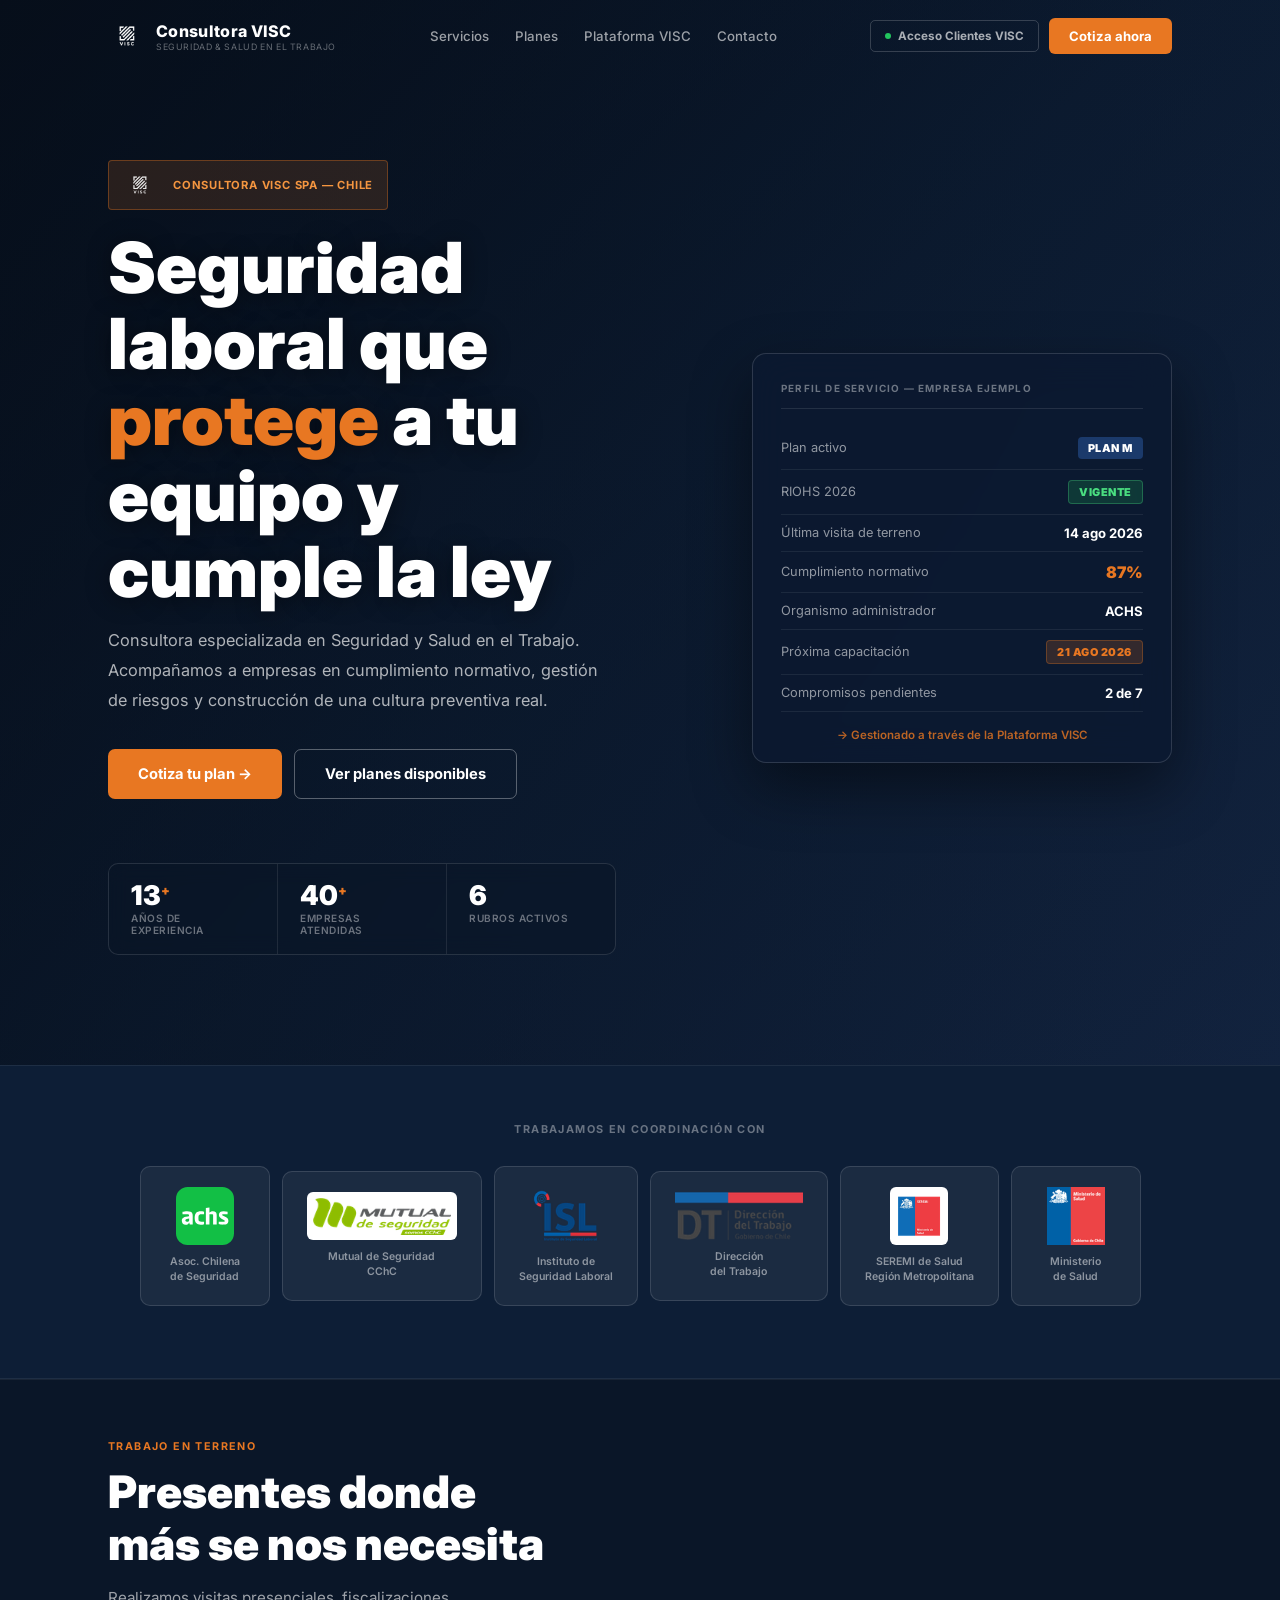
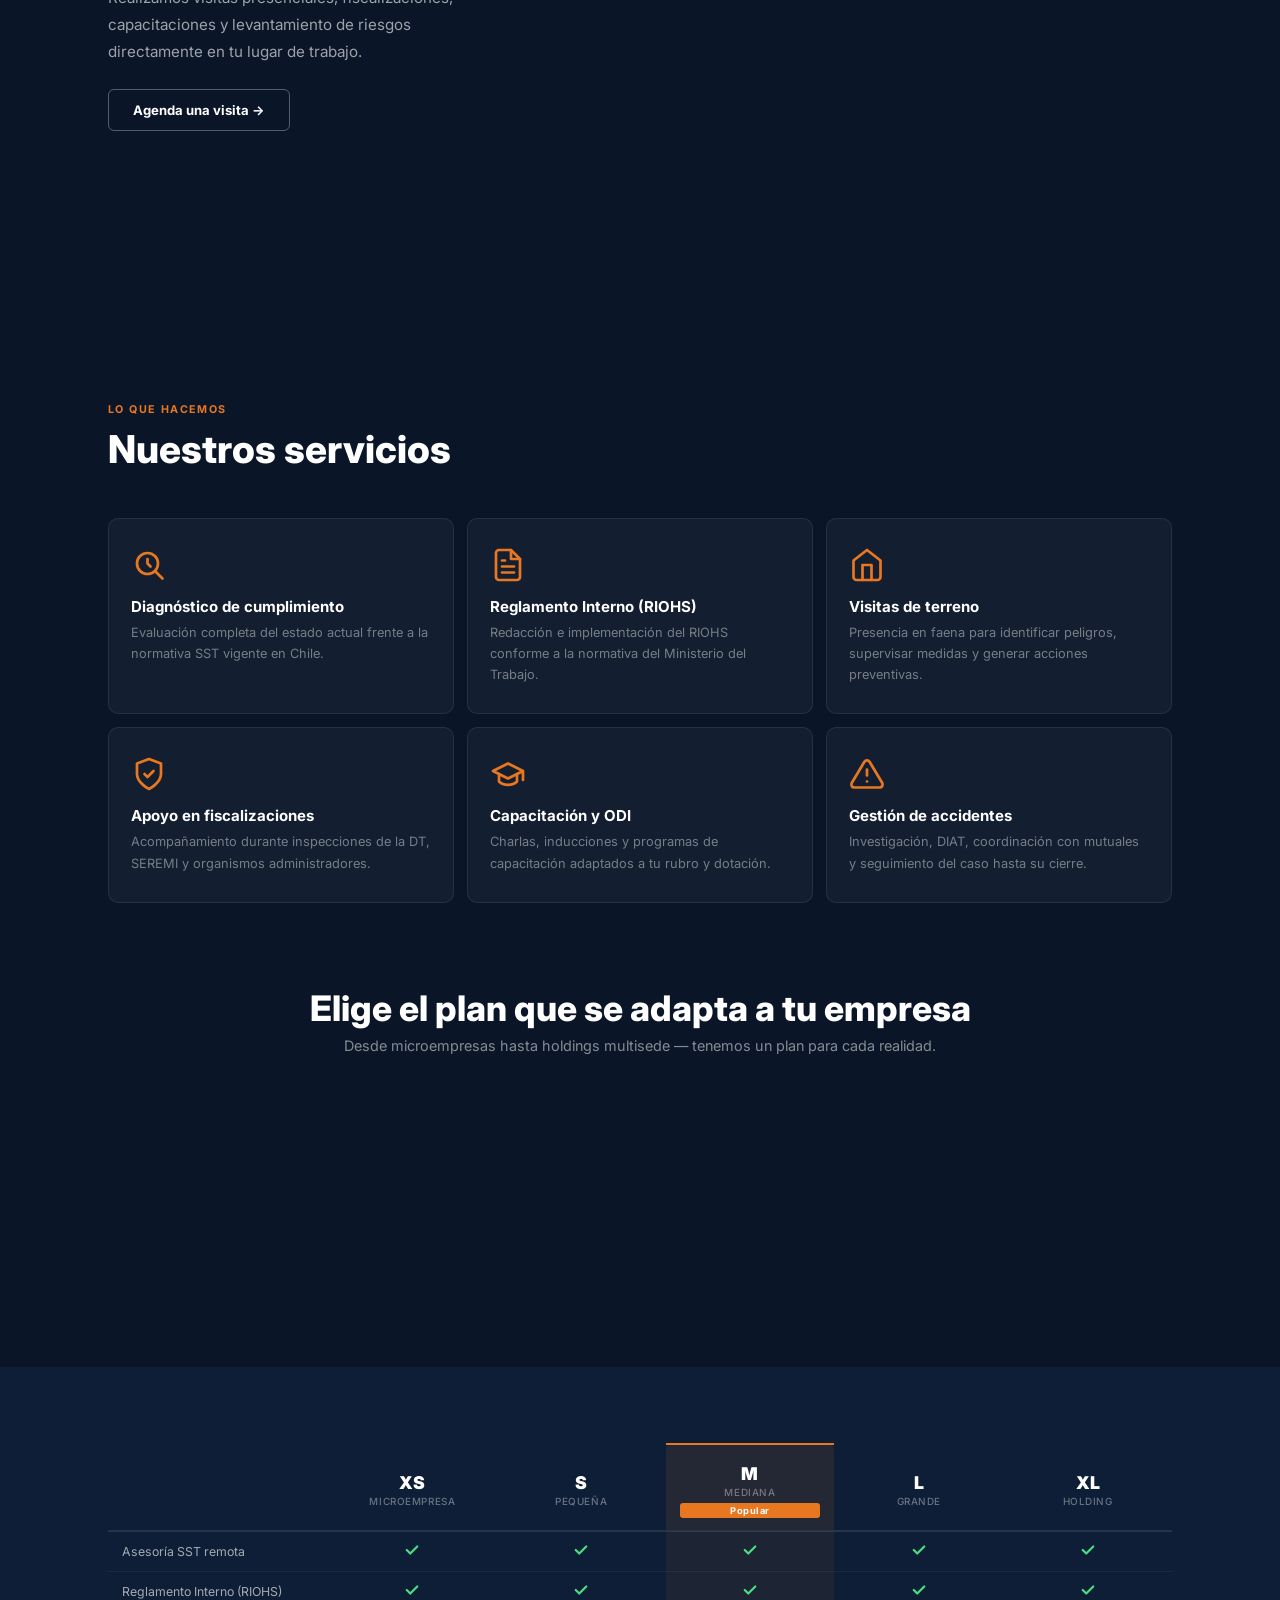
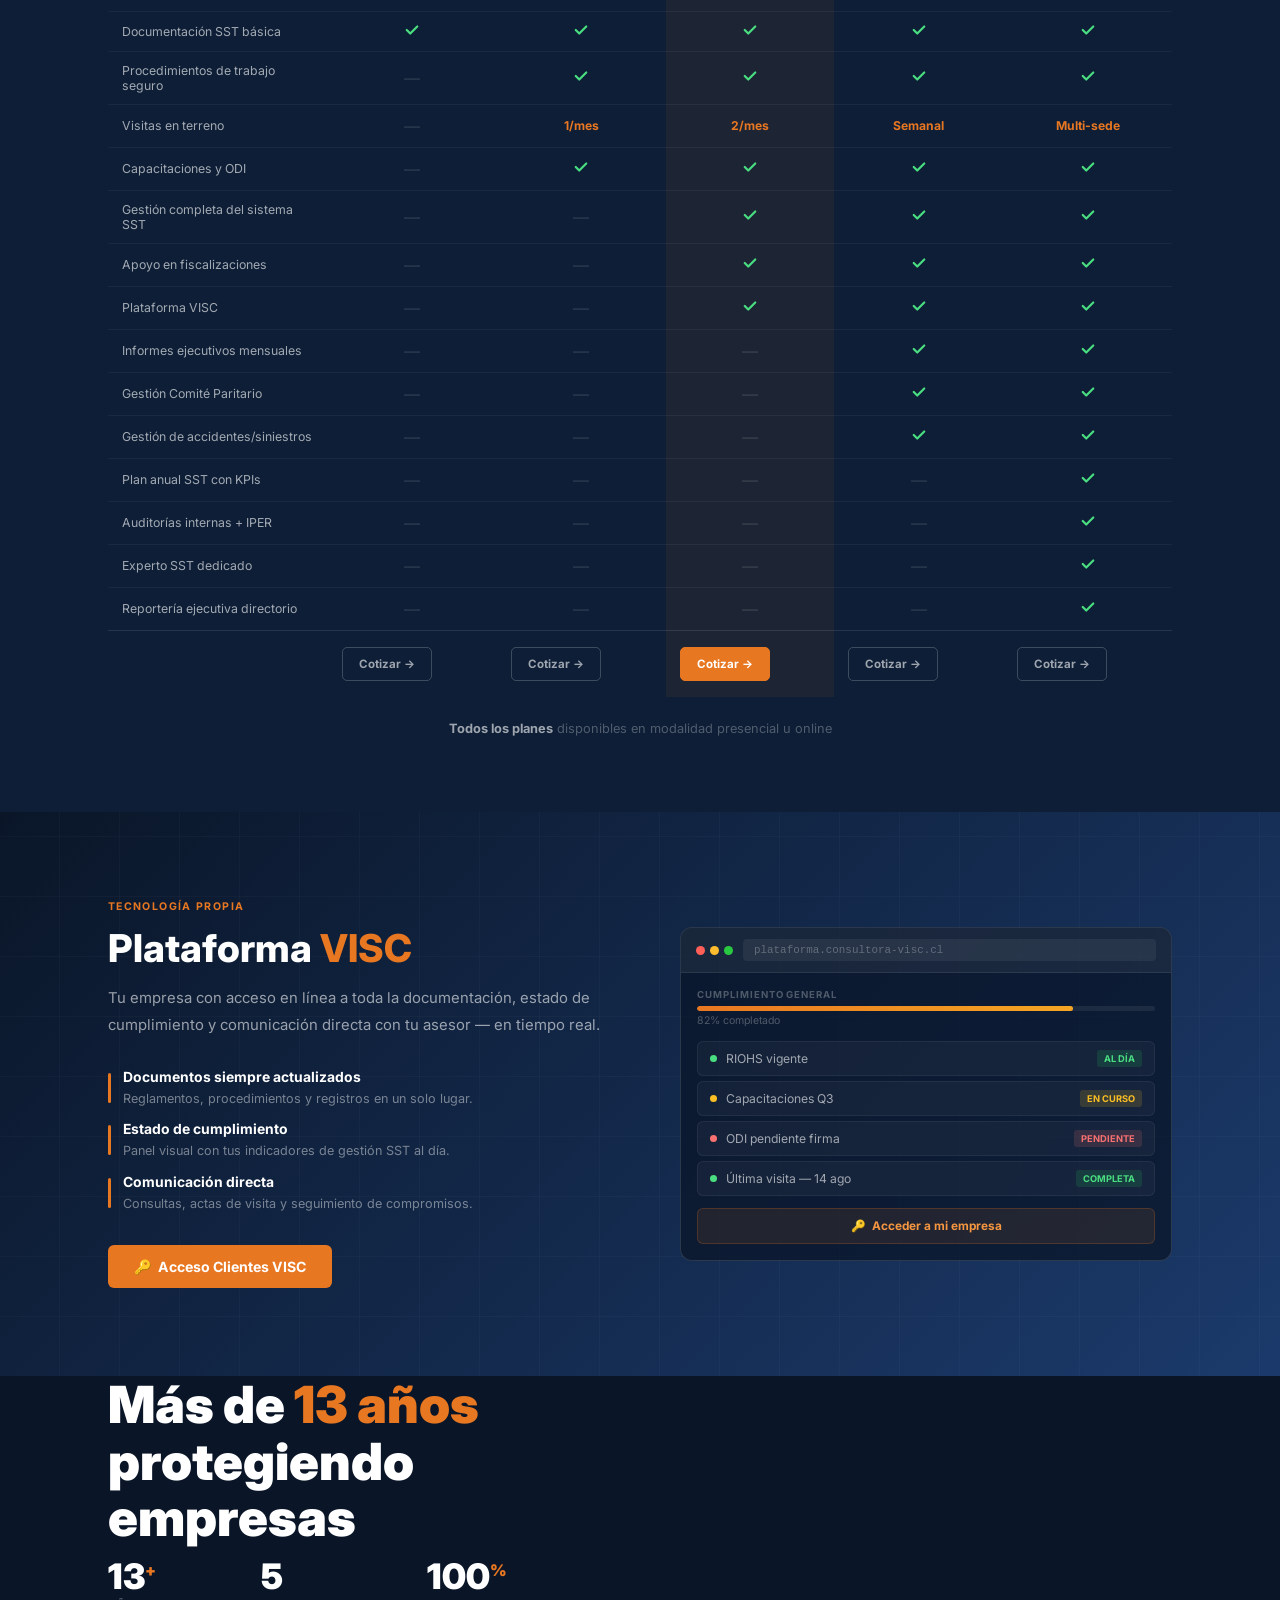
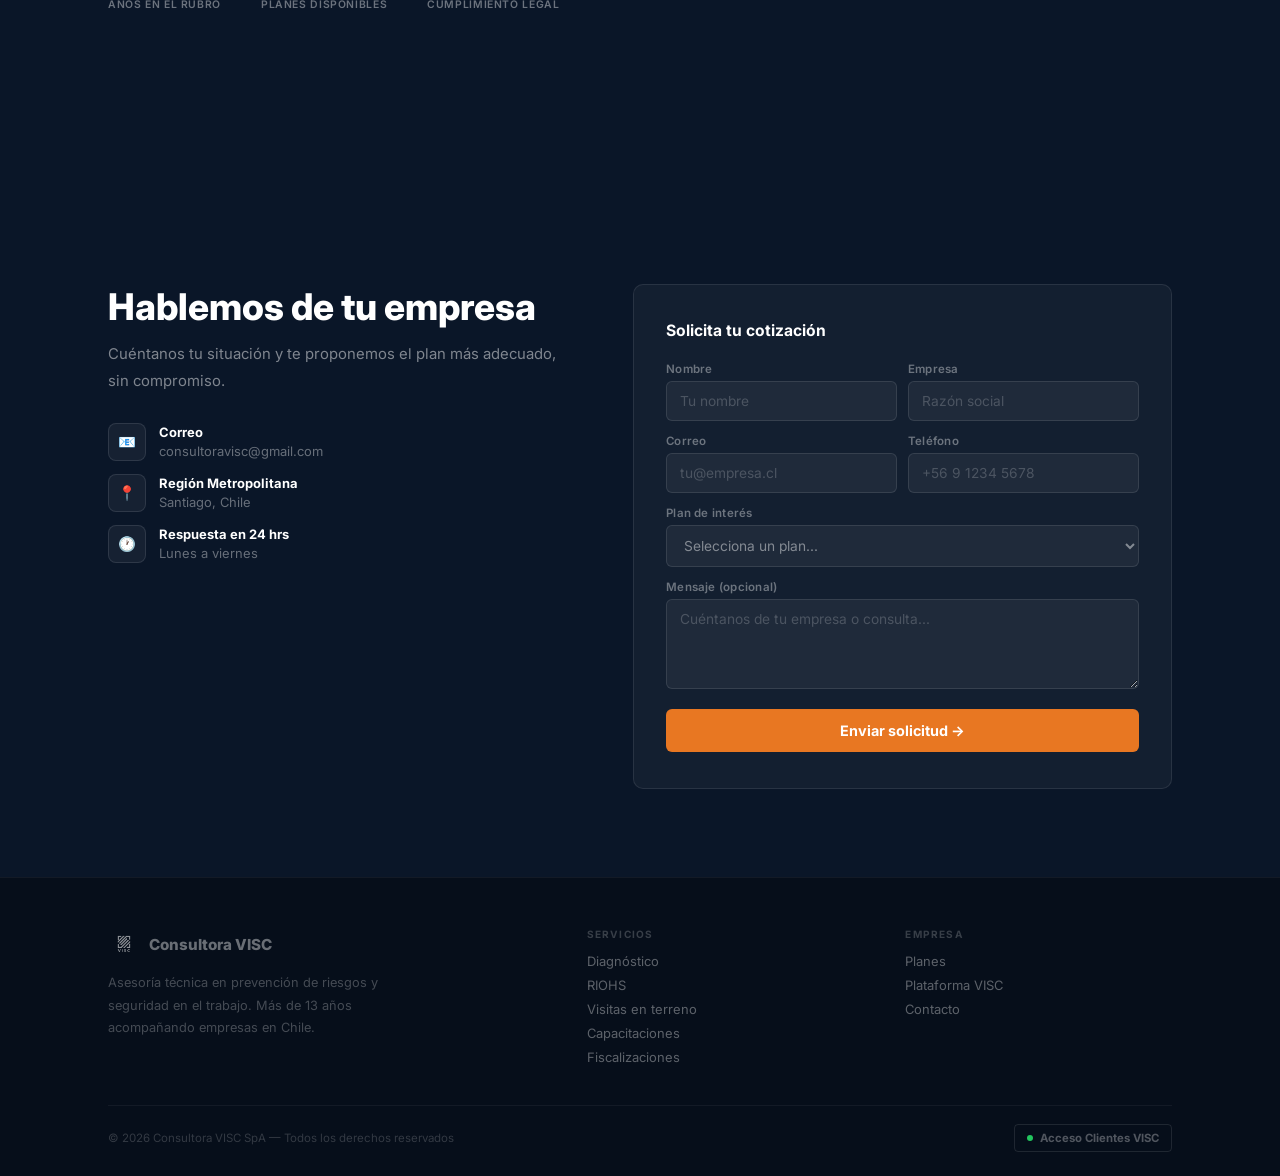
==== commit aef16208: "Actualiza portada pública de VISC" ====
--- a/index.html
+++ b/index.html
@@ -1,721 +1,533 @@
 <!DOCTYPE html>
 <html lang="es">
 <head>
-  <meta charset="UTF-8" />
-  <meta name="viewport" content="width=device-width, initial-scale=1.0" />
+  <meta charset="UTF-8"/>
+  <meta name="viewport" content="width=device-width, initial-scale=1.0"/>
   <title>Consultora VISC — Seguridad y Salud en el Trabajo</title>
-  <meta name="description" content="Consultora VISC SpA — Especialistas en prevención de riesgos y seguridad laboral. Más de 13 años de experiencia. Planes flexibles para empresas de todos los tamaños." />
-  <link rel="preconnect" href="https://fonts.googleapis.com" />
-  <link href="https://fonts.googleapis.com/css2?family=Inter:wght@300;400;500;600;700;800;900&display=swap" rel="stylesheet" />
+  <link rel="preconnect" href="https://fonts.googleapis.com"/>
+  <link href="https://fonts.googleapis.com/css2?family=Inter:wght@300;400;500;600;700;800;900&display=swap" rel="stylesheet"/>
   <style>
-    *, *::before, *::after { box-sizing: border-box; margin: 0; padding: 0; }
-
-    :root {
-      --ink:      #0A1628;   /* casi negro azulado */
-      --azul:     #1B3A6B;
-      --azul-md:  #2A5298;
-      --naranja:  #E87722;
-      --naranja-lt: #F59640;
-      --plata:    #F0F2F5;
-      --plata-dk: #D8DCE4;
-      --gris:     #6B7588;
-      --blanco:   #FFFFFF;
+    *,*::before,*::after{box-sizing:border-box;margin:0;padding:0}
+    :root{
+      --ink:#0A1628;--azul:#1B3A6B;--azul2:#2A5298;
+      --naranja:#E87722;--naranja-lt:#F59640;
+      --gris:#8C93A0;--blanco:#FFFFFF;
     }
-
-    html { scroll-behavior: smooth; }
-    body {
-      font-family: 'Inter', sans-serif;
-      background: var(--ink);
-      color: var(--blanco);
-      line-height: 1.6;
-      overflow-x: hidden;
+    html{scroll-behavior:smooth}
+    body{font-family:'Inter',sans-serif;background:var(--ink);color:#fff;overflow-x:hidden}
+    a{text-decoration:none;color:inherit}
+    .container{max-width:1120px;margin:0 auto;padding:0 28px}
+
+    /* ── NAV ── */
+    #nav{position:fixed;top:0;left:0;right:0;z-index:999;transition:background .3s}
+    #nav.scrolled{background:rgba(10,22,40,.96);backdrop-filter:blur(16px);border-bottom:1px solid rgba(255,255,255,.07)}
+    .nav-inner{display:flex;align-items:center;justify-content:space-between;height:72px}
+    .nav-logo{display:flex;align-items:center;gap:10px}
+    .nav-logo img{height:38px;width:auto;filter:brightness(0) invert(1)}
+    .nav-wm{font-size:1rem;font-weight:800;letter-spacing:.02em}
+    .nav-sub{font-size:.55rem;color:rgba(255,255,255,.38);text-transform:uppercase;letter-spacing:.07em;display:block}
+    .nav-links{display:flex;gap:26px}
+    .nav-links a{font-size:.83rem;font-weight:500;color:rgba(255,255,255,.6);transition:color .2s}
+    .nav-links a:hover{color:#fff}
+    .nav-right{display:flex;align-items:center;gap:10px}
+    .nav-acc{display:flex;align-items:center;gap:7px;font-size:.73rem;font-weight:700;color:rgba(255,255,255,.65);border:1px solid rgba(255,255,255,.18);border-radius:5px;padding:8px 14px;transition:all .2s}
+    .nav-acc:hover{border-color:var(--naranja);color:var(--naranja)}
+    .dot-live{width:6px;height:6px;background:#22c55e;border-radius:50%;animation:blink 2s infinite}
+    @keyframes blink{0%,100%{opacity:1}50%{opacity:.3}}
+    .btn-nav{display:inline-flex;align-items:center;gap:6px;padding:10px 20px;border-radius:6px;font-weight:700;font-size:.82rem;background:var(--naranja);color:#fff;border:none;cursor:pointer;transition:all .22s;font-family:'Inter',sans-serif}
+    .btn-nav:hover{background:var(--naranja-lt);transform:translateY(-1px)}
+
+
+        /* ── HERO FOTO GRANDE ── */
+    #hero{min-height:100vh;position:relative;display:flex;align-items:center;overflow:hidden}
+    .hero-photo{position:absolute;inset:0;z-index:0;
+      background:linear-gradient(135deg,#060E1A 0%,#0D1E36 50%,#142644 100%)}
+    .hero-photo::after{content:'';position:absolute;inset:0;
+      background:linear-gradient(105deg,rgba(6,14,26,.6) 0%,rgba(10,22,40,.2) 100%)}
+    .hero-inner{position:relative;z-index:2;padding:160px 0 110px}
+    .hero-tag{display:inline-flex;align-items:center;gap:8px;
+      background:rgba(232,119,34,.15);border:1px solid rgba(232,119,34,.35);
+      border-radius:4px;padding:7px 14px;font-size:.7rem;font-weight:700;
+      color:var(--naranja-lt);letter-spacing:.07em;text-transform:uppercase;margin-bottom:20px}
+    .hero-h1{font-size:clamp(2.6rem,5.5vw,4.4rem);font-weight:900;line-height:1.08;
+      color:#fff;margin-bottom:16px;max-width:680px;text-shadow:0 2px 24px rgba(0,0,0,.45)}
+    .hero-h1 em{font-style:normal;color:var(--naranja)}
+    .hero-p{font-size:1.02rem;color:rgba(255,255,255,.68);line-height:1.82;max-width:500px;margin-bottom:34px}
+    .hero-ctas{display:flex;gap:12px;flex-wrap:wrap;margin-bottom:64px}
+    .btn-hero{display:inline-flex;align-items:center;gap:8px;padding:15px 30px;border-radius:7px;font-weight:700;font-size:.92rem;cursor:pointer;border:none;font-family:'Inter',sans-serif;transition:all .22s}
+    .btn-h-primary{background:var(--naranja);color:#fff}
+    .btn-h-primary:hover{background:var(--naranja-lt);transform:translateY(-2px);box-shadow:0 8px 28px rgba(232,119,34,.4)}
+    .btn-h-outline{background:transparent;color:#fff;border:1.5px solid rgba(255,255,255,.32)}
+    .btn-h-outline:hover{border-color:#fff;background:rgba(255,255,255,.08)}
+    /* Rubros chips */
+    .hero-rubros{display:flex;flex-wrap:wrap;gap:9px;margin-bottom:36px;max-width:700px}
+    .hr-chip{font-size:.72rem;font-weight:600;padding:6px 14px;border-radius:20px;white-space:nowrap;
+      background:rgba(255,255,255,.11);border:1px solid rgba(255,255,255,.22);
+      color:rgba(255,255,255,.85)}
+    /* Mini stats en hero */
+    .hero-stats{display:flex;gap:0;background:rgba(10,22,40,.52);
+      border:1px solid rgba(255,255,255,.12);border-radius:10px;
+      backdrop-filter:blur(10px);overflow:hidden;max-width:560px;margin-top:8px}
+    .hs{flex:1;padding:18px 22px;border-right:1px solid rgba(255,255,255,.09)}
+    .hs:last-child{border-right:none}
+    .hs-n{font-size:1.7rem;font-weight:900;line-height:1;color:#fff}
+    .hs-n sup{font-size:.8rem;color:var(--naranja)}
+    .hs-l{font-size:.63rem;color:rgba(255,255,255,.4);text-transform:uppercase;letter-spacing:.05em;margin-top:3px;font-weight:600}
+
+    /* ── LOGOS INSTITUCIONALES ── */
+    #logos{background:#0D1E36;border-top:1px solid rgba(255,255,255,.07);border-bottom:1px solid rgba(255,255,255,.07);padding:56px 0 72px}
+    .logos-lbl{text-align:center;font-size:.68rem;font-weight:700;letter-spacing:.13em;text-transform:uppercase;color:rgba(255,255,255,.38);margin-bottom:30px}
+    .logos-row{display:flex;align-items:center;justify-content:center;flex-wrap:wrap;gap:12px}
+    .lcard{display:flex;flex-direction:column;align-items:center;gap:10px;
+      background:rgba(255,255,255,.06);border:1px solid rgba(255,255,255,.13);
+      border-radius:10px;padding:20px 24px;min-width:130px;transition:all .22s;cursor:default}
+    .lcard:hover{background:rgba(255,255,255,.09);border-color:rgba(255,255,255,.2);transform:translateY(-2px)}
+    .lcard-badge{font-size:.75rem;font-weight:900;border-radius:4px;padding:5px 9px;line-height:1.2;text-align:center;white-space:nowrap}
+    .lcard-name{font-size:.66rem;font-weight:600;color:rgba(255,255,255,.5);text-align:center;line-height:1.4}
+    .lcard-img { height: 58px; width: auto; object-fit: contain; }
+    .lcard-img-wide { height: 48px; max-width: 150px; }
+
+    /* Colores reales de cada organismo */
+    .lb-achs{background:#fff;color:#D4002A}
+    .lb-mutual{background:#fff;color:#003478}
+    .lb-isl{background:#fff;color:#007A33}
+    .lb-dt{background:#fff;color:#7B0000}
+    .lb-seremi{background:#fff;color:#154794}
+    .lb-minsal{background:#fff;color:#004F97}
+
+    /* ── FOTO TERRENO 1 ── */
+    #foto1{position:relative;height:540px;overflow:hidden;border-top:1px solid rgba(255,255,255,.06)}
+    .f1-bg{position:absolute;inset:0;
+      background:url('https://images.unsplash.com/photo-1573496359142-b8d87734a5a2?w=1600&q=88') center 30%/cover no-repeat;
+      transform:scale(1.04);transition:transform 9s ease}
+    #foto1:hover .f1-bg{transform:scale(1)}
+    .f1-overlay{position:absolute;inset:0;background:linear-gradient(90deg,rgba(10,22,40,.85) 0%,rgba(10,22,40,.55) 55%,rgba(10,22,40,.15) 100%)}
+    .f1-content{position:relative;z-index:2;height:100%;display:flex;flex-direction:column;justify-content:center;padding:60px 0}
+    .f1-tag{font-size:.67rem;font-weight:700;letter-spacing:.13em;text-transform:uppercase;color:var(--naranja);margin-bottom:14px}
+    .f1-h2{font-size:clamp(1.9rem,3.5vw,3rem);font-weight:900;color:#fff;line-height:1.15;margin-bottom:14px;max-width:440px}
+    .f1-p{font-size:.95rem;color:rgba(255,255,255,.6);line-height:1.78;max-width:380px;margin-bottom:24px}
+    .f1-btn{display:inline-flex;align-items:center;gap:8px;border:1.5px solid rgba(255,255,255,.3);border-radius:6px;padding:12px 24px;font-size:.82rem;font-weight:700;color:#fff;transition:all .2s;width:fit-content}
+    .f1-btn:hover{border-color:#fff;background:rgba(255,255,255,.08)}
+
+    /* ── SERVICIOS (visual, pocos) ── */
+    #servicios{background:#0A1628;padding:84px 0}
+    .sec-ey{font-size:.67rem;font-weight:700;letter-spacing:.13em;text-transform:uppercase;color:var(--naranja);display:block;margin-bottom:10px}
+    .sec-h2{font-size:clamp(1.8rem,3vw,2.4rem);font-weight:800;color:#fff;line-height:1.2;margin-bottom:46px}
+    .serv-grid{display:grid;grid-template-columns:repeat(3,1fr);gap:13px}
+    .sc{background:rgba(255,255,255,.04);border:1px solid rgba(255,255,255,.08);border-radius:10px;padding:28px 22px;transition:all .22s;cursor:default}
+    .sc:hover{background:rgba(232,119,34,.07);border-color:rgba(232,119,34,.3);transform:translateY(-3px)}
+    .sc-ico{width:36px;height:36px;margin-bottom:14px;display:block;color:var(--naranja)}
+    .sc-t{font-size:.94rem;font-weight:700;color:#fff;margin-bottom:6px}
+    .sc-p{font-size:.8rem;color:rgba(255,255,255,.42);line-height:1.65}
+
+    /* ── FOTO ANTES DE PLANES ── */
+    #foto2{position:relative;height:380px;overflow:hidden}
+    .f2-bg{position:absolute;inset:0;
+      background:url('https://images.unsplash.com/photo-1553877522-43269d4ea984?w=1600&q=85') center 50%/cover no-repeat}
+    .f2-overlay{position:absolute;inset:0;background:linear-gradient(180deg,rgba(10,22,40,.45) 0%,rgba(10,22,40,.92) 100%)}
+    .f2-content{position:relative;z-index:2;height:100%;display:flex;align-items:flex-end;padding-bottom:50px}
+    .f2-text{text-align:center;width:100%}
+    .f2-text h2{font-size:clamp(1.5rem,3vw,2.2rem);font-weight:800;color:#fff;margin-bottom:8px}
+    .f2-text p{font-size:.9rem;color:rgba(255,255,255,.5)}
+
+    /* ── PLANES ── */
+    #planes{background:#0D1E36;padding:76px 0}
+    .planes-grid{display:grid;grid-template-columns:repeat(5,1fr);gap:11px}
+    .plan{background:rgba(255,255,255,.04);border:1px solid rgba(255,255,255,.09);border-radius:9px;padding:24px 15px;transition:all .22s;position:relative}
+    .plan:hover{border-color:rgba(255,255,255,.22);background:rgba(255,255,255,.07);transform:translateY(-3px)}
+    .plan.hl{background:var(--azul);border-color:var(--naranja)}
+    .plan-badge{position:absolute;top:-10px;right:10px;background:var(--naranja);color:#fff;font-size:.58rem;font-weight:700;padding:3px 9px;border-radius:3px;letter-spacing:.05em;text-transform:uppercase}
+    .plan-n{font-size:1.55rem;font-weight:900;color:#fff;margin-bottom:2px}
+    .plan-s{font-size:.7rem;color:rgba(255,255,255,.38);margin-bottom:16px;font-weight:500}
+    .plan-sep{border:none;border-top:1px solid rgba(255,255,255,.1);margin-bottom:14px}
+    .plan-items{display:flex;flex-direction:column;gap:7px}
+    .pi{font-size:.74rem;color:rgba(255,255,255,.58);display:flex;gap:6px;line-height:1.4}
+    .pi::before{content:'—';color:var(--naranja);font-weight:700;flex-shrink:0}
+    .plan-cta{margin-top:18px;display:block;text-align:center;font-size:.74rem;font-weight:700;border:1px solid rgba(255,255,255,.18);border-radius:5px;padding:9px;color:rgba(255,255,255,.62);transition:all .2s}
+    .plan-cta:hover{border-color:#fff;color:#fff}
+    .plan.hl .plan-cta{background:var(--naranja);border-color:var(--naranja);color:#fff}
+    .plan.hl .plan-cta:hover{background:var(--naranja-lt)}
+    .planes-nota{text-align:center;margin-top:24px;font-size:.8rem;color:rgba(255,255,255,.28)}
+    .planes-nota strong{color:rgba(255,255,255,.6)}
+
+    /* ── PLATAFORMA VISC ── */
+    #pvisc{background:linear-gradient(135deg,#0A1628 0%,#1B3A6B 100%);padding:88px 0;position:relative;overflow:hidden}
+    #pvisc::before{content:'';position:absolute;inset:0;
+      background:repeating-linear-gradient(0deg,transparent,transparent 59px,rgba(255,255,255,.022) 59px,rgba(255,255,255,.022) 60px),
+                 repeating-linear-gradient(90deg,transparent,transparent 59px,rgba(255,255,255,.022) 59px,rgba(255,255,255,.022) 60px)}
+    .pv-grid{display:grid;grid-template-columns:1fr 1fr;gap:80px;align-items:center;position:relative;z-index:2}
+    .pv-tag{font-size:.66rem;font-weight:700;letter-spacing:.13em;text-transform:uppercase;color:var(--naranja);display:block;margin-bottom:12px}
+    .pv-h2{font-size:clamp(1.8rem,3vw,2.4rem);font-weight:800;color:#fff;margin-bottom:14px}
+    .pv-h2 span{color:var(--naranja)}
+    .pv-p{font-size:.93rem;color:rgba(255,255,255,.58);line-height:1.82;margin-bottom:30px}
+    .pv-feats{display:flex;flex-direction:column;gap:13px;margin-bottom:32px}
+    .pvf{display:flex;gap:12px;align-items:flex-start}
+    .pvf-bar{width:3px;background:var(--naranja);border-radius:2px;flex-shrink:0;margin-top:4px;min-height:30px}
+    .pvf strong{display:block;font-size:.87rem;font-weight:700;color:#fff;margin-bottom:2px}
+    .pvf span{font-size:.79rem;color:rgba(255,255,255,.44);line-height:1.55}
+    .pv-btn{display:inline-flex;align-items:center;gap:8px;background:var(--naranja);color:#fff;padding:13px 26px;border-radius:6px;font-weight:700;font-size:.88rem;transition:all .22s}
+    .pv-btn:hover{background:var(--naranja-lt);transform:translateY(-2px);box-shadow:0 8px 24px rgba(232,119,34,.35)}
+    /* Panel mock */
+    .pvp{background:rgba(10,22,40,.75);border:1px solid rgba(255,255,255,.13);border-radius:12px;overflow:hidden}
+    .pvp-top{background:rgba(255,255,255,.06);border-bottom:1px solid rgba(255,255,255,.08);padding:11px 15px;display:flex;align-items:center;gap:10px}
+    .pvp-dots{display:flex;gap:5px}
+    .pvp-dots i{display:block;width:9px;height:9px;border-radius:50%}
+    .pvp-dots i:nth-child(1){background:#ff5f57}.pvp-dots i:nth-child(2){background:#febc2e}.pvp-dots i:nth-child(3){background:#28c840}
+    .pvp-url{flex:1;background:rgba(255,255,255,.06);border-radius:4px;padding:5px 11px;font-size:.68rem;color:rgba(255,255,255,.28);font-family:monospace}
+    .pvp-body{padding:16px}
+    .pvp-lbl{font-size:.6rem;font-weight:700;letter-spacing:.1em;text-transform:uppercase;color:rgba(255,255,255,.28);margin-bottom:6px}
+    .pvp-bar-w{background:rgba(255,255,255,.07);border-radius:3px;height:5px;overflow:hidden;margin-bottom:3px}
+    .pvp-bar-f{height:100%;background:linear-gradient(90deg,var(--naranja),#f5a623);border-radius:3px}
+    .pvp-pct{font-size:.66rem;color:rgba(255,255,255,.28);margin-bottom:14px}
+    .pvp-rows{display:flex;flex-direction:column;gap:5px}
+    .pvp-row{display:flex;align-items:center;gap:9px;background:rgba(255,255,255,.04);border:1px solid rgba(255,255,255,.06);border-radius:6px;padding:8px 12px}
+    .pvp-dot{width:7px;height:7px;border-radius:50%;flex-shrink:0}
+    .pvp-nm{font-size:.76rem;color:rgba(255,255,255,.6);flex:1}
+    .pvp-pill{font-size:.58rem;font-weight:700;padding:3px 7px;border-radius:3px;text-transform:uppercase}
+    .ok{background:rgba(34,197,94,.15);color:#4ade80}
+    .pnd{background:rgba(251,191,36,.15);color:#fbbf24}
+    .req{background:rgba(248,113,113,.15);color:#f87171}
+    .pvp-acc{margin-top:12px;display:flex;align-items:center;justify-content:center;gap:7px;background:rgba(232,119,34,.1);border:1px solid rgba(232,119,34,.22);border-radius:6px;padding:10px;font-size:.74rem;font-weight:700;color:var(--naranja-lt)}
+
+    /* ── FOTO EXPERIENCIA ── */
+    #foto3{position:relative;height:420px;overflow:hidden}
+    .f3-bg{position:absolute;inset:0;
+      background:url('https://images.unsplash.com/photo-1486406146926-c627a92ad1ab?w=1600&q=85') center/cover no-repeat}
+    .f3-overlay{position:absolute;inset:0;background:linear-gradient(90deg,rgba(10,22,40,.9) 0%,rgba(10,22,40,.35) 100%)}
+    .f3-content{position:relative;z-index:2;height:100%;display:flex;flex-direction:column;justify-content:center;padding:0}
+    .f3-h2{font-size:clamp(2rem,4vw,3.2rem);font-weight:900;color:#fff;line-height:1.1;margin-bottom:14px;max-width:480px}
+    .f3-h2 span{color:var(--naranja)}
+    .f3-stats{display:flex;gap:40px;flex-wrap:wrap}
+    .f3s .n{font-size:2.2rem;font-weight:900;color:#fff;line-height:1}
+    .f3s .n sup{font-size:1rem;color:var(--naranja)}
+    .f3s .l{font-size:.65rem;color:rgba(255,255,255,.4);text-transform:uppercase;letter-spacing:.06em;margin-top:3px;font-weight:600}
+
+    /* ── CONTACTO ── */
+    #contacto{background:#0A1628;padding:88px 0}
+    .ct-grid{display:grid;grid-template-columns:1fr 1.2fr;gap:76px;align-items:start}
+    .ct-h2{font-size:clamp(1.8rem,3vw,2.3rem);font-weight:800;color:#fff;margin-bottom:12px}
+    .ct-p{font-size:.93rem;color:rgba(255,255,255,.48);line-height:1.8;margin-bottom:28px}
+    .ct-list{display:flex;flex-direction:column;gap:13px}
+    .ct-item{display:flex;align-items:center;gap:13px}
+    .ct-ico{width:38px;height:38px;border-radius:8px;background:rgba(255,255,255,.05);border:1px solid rgba(255,255,255,.1);display:flex;align-items:center;justify-content:center;font-size:.9rem;flex-shrink:0}
+    .ct-item strong{display:block;font-size:.81rem;color:#fff;font-weight:700}
+    .ct-item span{font-size:.81rem;color:rgba(255,255,255,.38)}
+    .ct-form{background:rgba(255,255,255,.04);border:1px solid rgba(255,255,255,.09);border-radius:10px;padding:36px 32px}
+    .ct-form-t{font-size:.98rem;font-weight:700;color:#fff;margin-bottom:22px}
+    .fg{margin-bottom:13px}
+    .fg label{display:block;font-size:.72rem;font-weight:600;color:rgba(255,255,255,.38);margin-bottom:5px;letter-spacing:.02em}
+    .fg input,.fg select,.fg textarea{width:100%;padding:11px 13px;background:rgba(255,255,255,.05);border:1px solid rgba(255,255,255,.1);border-radius:6px;font-family:'Inter',sans-serif;font-size:.86rem;color:#fff;transition:border-color .18s}
+    .fg input::placeholder,.fg textarea::placeholder{color:rgba(255,255,255,.2)}
+    .fg select{color:rgba(255,255,255,.45)}.fg select option{background:#0D1E36}
+    .fg input:focus,.fg select:focus,.fg textarea:focus{outline:none;border-color:var(--naranja)}
+    .fg textarea{resize:vertical;min-height:90px}
+    .fg-row{display:grid;grid-template-columns:1fr 1fr;gap:11px}
+    .c-submit{width:100%;padding:13px;background:var(--naranja);color:#fff;font-family:'Inter',sans-serif;font-size:.9rem;font-weight:700;border:none;border-radius:6px;cursor:pointer;transition:all .22s;margin-top:3px}
+    .c-submit:hover{background:var(--naranja-lt);transform:translateY(-1px)}
+    .form-status{display:none;margin:0 0 14px;padding:10px 12px;border-radius:6px;font-size:.8rem}
+    .form-status.show{display:block}.form-status.ok{background:rgba(34,197,94,.14);color:#86efac}.form-status.err{background:rgba(248,113,113,.14);color:#fca5a5}
+
+    /* ── FOOTER ── */
+    footer{background:#060E1A;border-top:1px solid rgba(255,255,255,.05);padding:50px 0 24px}
+    .ft-top{display:grid;grid-template-columns:1.6fr 1fr 1fr;gap:52px;margin-bottom:40px}
+    .ft-logo{display:flex;align-items:center;gap:9px;margin-bottom:12px}
+    .ft-logo img{height:32px;filter:brightness(0) invert(1);opacity:.55}
+    .ft-desc{font-size:.8rem;color:rgba(255,255,255,.25);line-height:1.75;max-width:280px}
+    .ft-ch{font-size:.63rem;font-weight:700;letter-spacing:.12em;text-transform:uppercase;color:rgba(255,255,255,.2);margin-bottom:13px}
+    .ft-links{display:flex;flex-direction:column;gap:8px}
+    .ft-links a{font-size:.81rem;color:rgba(255,255,255,.35);transition:color .18s}
+    .ft-links a:hover{color:rgba(255,255,255,.75)}
+    .ft-bottom{border-top:1px solid rgba(255,255,255,.05);padding-top:18px;display:flex;align-items:center;justify-content:space-between;flex-wrap:wrap;gap:10px}
+    .ft-copy{font-size:.72rem;color:rgba(255,255,255,.18)}
+    .ft-acc{display:flex;align-items:center;gap:7px;font-size:.71rem;font-weight:700;color:rgba(255,255,255,.3);border:1px solid rgba(255,255,255,.1);border-radius:4px;padding:6px 12px;transition:all .2s}
+    .ft-acc:hover{border-color:var(--naranja);color:var(--naranja)}
+
+    /* ── REVEAL ── */
+    .rv{opacity:0;transform:translateY(18px);transition:opacity .6s ease,transform .6s ease}
+    .rv.in{opacity:1;transform:translateY(0)}
+
+    /* ── RESPONSIVE ── */
+    @media(max-width:960px){
+      .pv-grid,.ct-grid{grid-template-columns:1fr;gap:40px}
+      .serv-grid{grid-template-columns:1fr 1fr}
+      .planes-grid{grid-template-columns:repeat(2,1fr)}
+      .ft-top{grid-template-columns:1fr 1fr}
+      .nav-links{display:none}
     }
-    a { text-decoration: none; color: inherit; }
-    ul { list-style: none; }
-
-    .container { max-width: 1120px; margin: 0 auto; padding: 0 32px; }
-    section { padding: 100px 0; }
-
-    /* ───── BOTONES ───── */
-    .btn {
-      display: inline-flex; align-items: center; gap: 8px;
-      padding: 14px 28px; border-radius: 6px;
-      font-weight: 700; font-size: .88rem; letter-spacing: .01em;
-      cursor: pointer; transition: all .22s; border: none;
-      font-family: 'Inter', sans-serif;
+    @media(max-width:600px){
+      .serv-grid,.planes-grid,.fg-row{grid-template-columns:1fr}
+      .ft-top{grid-template-columns:1fr}
+      .f3-stats{gap:22px}
+      .logos-row{gap:8px}
+      .container{padding:0 18px}
+      .nav-inner{height:64px;gap:10px}
+      .nav-logo img{height:32px}
+      .nav-wm{font-size:.84rem}
+      .nav-sub{display:none}
+      .nav-right{gap:6px}
+      .nav-acc,.btn-nav{padding:8px 10px;font-size:.68rem}
+      .nav-acc{white-space:nowrap}
+      .hero-inner{padding:118px 0 72px}
+      .hero-stats{flex-direction:column;max-width:100%}
+      .hs{padding:14px 18px;border-right:none;border-bottom:1px solid rgba(255,255,255,.09)}
+      .hs:last-child{border-bottom:none}
+      #foto1{height:460px}
+      .ct-form{padding:26px 20px}
     }
-    .btn-primary { background: var(--naranja); color: #fff; }
-    .btn-primary:hover { background: var(--naranja-lt); transform: translateY(-2px); box-shadow: 0 8px 28px rgba(232,119,34,.35); }
-    .btn-line { background: transparent; color: #fff; border: 1.5px solid rgba(255,255,255,.3); }
-    .btn-line:hover { border-color: #fff; background: rgba(255,255,255,.06); }
-    .btn-dark { background: var(--azul); color: #fff; }
-    .btn-dark:hover { background: var(--azul-md); transform: translateY(-2px); }
-
-    /* ───── TIPOGRAFÍA SECCIÓN ───── */
-    .eyebrow {
-      display: block; font-size: .7rem; font-weight: 700;
-      letter-spacing: .15em; text-transform: uppercase;
-      color: var(--naranja); margin-bottom: 14px;
+
+    /* ── HERO GRID (2 columnas) ── */
+    .hero-grid{display:grid;grid-template-columns:1fr 1fr;gap:48px;align-items:center}
+    .hero-left{}
+    .hero-right{display:flex;justify-content:flex-end}
+    /* Card plataforma */
+    .pv-hero-card{
+      background:rgba(11,25,48,.82);
+      border:1px solid rgba(255,255,255,.14);
+      border-radius:14px;
+      padding:28px 28px 20px;
+      backdrop-filter:blur(18px);
+      width:100%;max-width:420px;
+      box-shadow:0 24px 60px rgba(0,0,0,.45);
     }
-    .eyebrow-light { color: rgba(255,255,255,.4); }
-    .h2 {
-      font-size: clamp(1.9rem, 3.2vw, 2.6rem);
-      font-weight: 800; line-height: 1.15; margin-bottom: 16px;
+    .pvh-header{font-size:.62rem;font-weight:700;letter-spacing:.12em;text-transform:uppercase;
+      color:rgba(255,255,255,.4);margin-bottom:18px;padding-bottom:14px;
+      border-bottom:1px solid rgba(255,255,255,.1)}
+    .pvh-row{display:flex;justify-content:space-between;align-items:center;
+      padding:10px 0;border-bottom:1px solid rgba(255,255,255,.07)}
+    .pvh-row:last-of-type{border-bottom:none}
+    .pvh-label{font-size:.8rem;color:rgba(255,255,255,.55)}
+    .pvh-val{font-size:.82rem;font-weight:700;color:#fff}
+    .pvh-badge{padding:4px 10px;border-radius:4px;font-size:.68rem;font-weight:900;letter-spacing:.05em}
+    .pvh-badge-plan{background:#1B3A6B;color:#fff}
+    .pvh-badge-ok{background:rgba(34,197,94,.18);color:#4ade80;border:1px solid rgba(74,222,128,.3)}
+    .pvh-badge-date{background:rgba(232,119,34,.18);color:#E87722;border:1px solid rgba(232,119,34,.3)}
+    .pvh-pct{color:#E87722;font-weight:900}
+    .pvh-footer{margin-top:16px;text-align:center;
+      font-size:.72rem;color:rgba(232,119,34,.8);font-weight:600}
+    @media(max-width:900px){
+      .hero-grid{grid-template-columns:1fr}
+      .hero-right{display:none}
     }
-    .lead { font-size: 1rem; line-height: 1.8; color: var(--gris); max-width: 540px; }
-    .lead-light { color: rgba(255,255,255,.55); }
-
-    /* ══════════════════════════════
-       NAV
-    ══════════════════════════════ */
-    #nav {
-      position: fixed; top: 0; left: 0; right: 0; z-index: 999;
-      border-bottom: 1px solid transparent;
-      transition: background .35s, border-color .35s, backdrop-filter .35s;
+
+
+    /* Indicador de nivel de actividad */
+    .plan-tier{display:flex;gap:5px;margin-bottom:12px}
+    .pt-dot{width:18px;height:4px;border-radius:2px;background:rgba(255,255,255,.12)}
+    .pt-dot.pt-1{background:var(--naranja)}
+
+
+    /* ── TABLA COMPARATIVA DE PLANES ── */
+    .planes-wrap{overflow-x:auto;-webkit-overflow-scrolling:touch}
+    .planes-table{width:100%;border-collapse:collapse;font-size:.78rem}
+    .planes-table thead th{
+      padding:18px 14px 12px;text-align:center;font-size:1.1rem;font-weight:900;color:#fff;
+      border-bottom:2px solid rgba(255,255,255,.1);position:relative
     }
-    #nav.scrolled {
-      background: rgba(10,22,40,.92);
-      backdrop-filter: blur(16px);
-      border-color: rgba(255,255,255,.07);
-    }
-    .nav-wrap {
-      display: flex; align-items: center;
-      justify-content: space-between;
-      height: 70px; gap: 24px;
-    }
-    .nav-logo { display: flex; align-items: center; gap: 12px; }
-    .nav-logo img { width: 36px; height: 40px; object-fit: contain; }
-    .logo-wordmark { font-size: 1.1rem; font-weight: 800; color: #fff; letter-spacing: .03em; }
-    .logo-sub { font-size: .6rem; color: rgba(255,255,255,.4); text-transform: uppercase; letter-spacing: .07em; display: block; }
-    .nav-links { display: flex; gap: 30px; }
-    .nav-links a { font-size: .84rem; font-weight: 500; color: rgba(255,255,255,.65); transition: color .2s; }
-    .nav-links a:hover { color: #fff; }
-    .nav-actions { display: flex; align-items: center; gap: 10px; }
-    .nav-visc-btn {
-      display: flex; align-items: center; gap: 7px;
-      font-size: .75rem; font-weight: 700; color: rgba(255,255,255,.7);
-      border: 1px solid rgba(255,255,255,.18); border-radius: 5px;
-      padding: 8px 14px; transition: all .2s;
-    }
-    .nav-visc-btn:hover { border-color: var(--naranja); color: var(--naranja); }
-    .dot-live { width: 6px; height: 6px; background: #22c55e; border-radius: 50%; animation: blink 2.2s infinite; }
-    @keyframes blink { 0%,100%{opacity:1} 50%{opacity:.3} }
-
-    /* ══════════════════════════════
-       HERO
-    ══════════════════════════════ */
-    #hero {
-      min-height: 100vh;
-      background:
-        radial-gradient(circle at 18% 18%, rgba(232,119,34,.16) 0%, rgba(232,119,34,0) 30%),
-        radial-gradient(circle at 88% 18%, rgba(255,255,255,.08) 0%, rgba(255,255,255,0) 28%),
-        linear-gradient(145deg, #0A1628 0%, #10234A 52%, #1B3A6B 100%);
-      display: flex; align-items: center;
-      padding: 0; position: relative; overflow: hidden;
-    }
-    #hero::before {
-      content: '';
-      position: absolute; inset: auto -18% -34% auto;
-      width: 620px; height: 620px; border-radius: 50%;
-      background: rgba(232,119,34,.10);
-      filter: blur(10px);
-      pointer-events: none;
-    }
-    #hero::after {
-      content: '';
-      position: absolute; inset: 14% auto auto -10%;
-      width: 380px; height: 380px; border-radius: 50%;
-      background: rgba(255,255,255,.055);
-      pointer-events: none;
-    }
-    .hero-glow {
-      position: absolute; right: 8%; top: 28%;
-      width: 430px; height: 430px; border-radius: 50%;
-      background: radial-gradient(circle, rgba(232,119,34,.14) 0%, rgba(232,119,34,0) 68%);
-      pointer-events: none;
-    }
-    .hero-inner { position: relative; z-index: 2; padding: 140px 0 100px; width: 100%; }
-    .hero-grid {
-      display: grid; grid-template-columns: 1fr 1fr;
-      gap: 80px; align-items: center;
-    }
-    .hero-tag {
-      display: inline-flex; align-items: center; gap: 8px;
-      background: rgba(232,119,34,.15);
-      border: 1px solid rgba(232,119,34,.3);
-      border-radius: 4px; padding: 7px 14px;
-      font-size: .73rem; font-weight: 700;
-      color: var(--naranja-lt); letter-spacing: .05em;
-      text-transform: uppercase; margin-bottom: 24px;
-    }
-    .hero-h1 {
-      font-size: clamp(2.4rem, 4.5vw, 3.8rem);
-      font-weight: 900; line-height: 1.1;
-      color: #fff; margin-bottom: 20px;
-    }
-    .hero-h1 em { font-style: normal; color: var(--naranja); }
-    .hero-p {
-      font-size: 1rem; color: rgba(255,255,255,.6);
-      line-height: 1.8; margin-bottom: 38px; max-width: 460px;
-    }
-    .hero-ctas { display: flex; gap: 12px; flex-wrap: wrap; margin-bottom: 56px; }
-    .hero-divider { border: none; border-top: 1px solid rgba(255,255,255,.08); margin-bottom: 32px; }
-    .hero-stats { display: grid; grid-template-columns: repeat(4,1fr); gap: 24px; }
-    .h-stat-n { font-size: 1.9rem; font-weight: 900; color: #fff; line-height: 1; }
-    .h-stat-n sup { font-size: .9rem; color: var(--naranja); }
-    .h-stat-l { font-size: .72rem; color: rgba(255,255,255,.4); font-weight: 500; margin-top: 4px; text-transform: uppercase; letter-spacing: .05em; }
-    /* Panel derecho del hero */
-    .hero-panel {
-      background: rgba(255,255,255,.05);
-      border: 1px solid rgba(255,255,255,.1);
-      border-radius: 12px; overflow: hidden;
-      backdrop-filter: blur(8px);
-    }
-    .hp-header {
-      padding: 16px 22px;
-      background: rgba(255,255,255,.04);
-      border-bottom: 1px solid rgba(255,255,255,.08);
-      font-size: .72rem; font-weight: 600;
-      color: rgba(255,255,255,.65); letter-spacing: .06em; text-transform: uppercase;
-    }
-    .hp-body { padding: 8px 0; }
-    .hp-row {
-      display: flex; align-items: center; justify-content: space-between;
-      padding: 14px 22px; border-bottom: 1px solid rgba(255,255,255,.05);
-      transition: background .18s;
-    }
-    .hp-row:last-child { border-bottom: none; }
-    .hp-row:hover { background: rgba(255,255,255,.04); }
-    .hp-label { font-size: .85rem; color: rgba(255,255,255,.7); font-weight: 500; }
-    .hp-value { font-size: .85rem; font-weight: 700; color: #fff; }
-    .hp-logo-value {
-      display: inline-flex; align-items: center; justify-content: center;
-      min-width: 54px; min-height: 30px;
-      background: rgba(255,255,255,.92); border-radius: 6px; padding: 5px 8px;
-    }
-    .hp-logo-value img { display: block; max-width: 34px; max-height: 26px; object-fit: contain; }
-    .hp-tag {
-      font-size: .65rem; font-weight: 700; padding: 3px 9px;
-      border-radius: 3px; text-transform: uppercase; letter-spacing: .05em;
-    }
-    .hp-tag.azul { background: rgba(59,130,246,.25); color: #93c5fd; }
-    .hp-tag.ok   { background: rgba(34,197,94,.15); color: #4ade80; }
-    .hp-tag.alt  { background: rgba(232,119,34,.18); color: var(--naranja-lt); }
-    .hp-footer {
-      padding: 16px 22px;
-      background: rgba(232,119,34,.08);
-      border-top: 1px solid rgba(232,119,34,.2);
-      font-size: .75rem; color: var(--naranja-lt); font-weight: 600;
-    }
-
-
-    /* ══════════════════════════════
-       DIFERENCIADORES (sección oscura)
-    ══════════════════════════════ */
-    #diferenciadores {
-      background: #0D1E36;
-    }
-    .dif-head { display: grid; grid-template-columns: 1fr 1fr; gap: 60px; align-items: end; margin-bottom: 60px; }
-    .dif-grid {
-      display: grid; grid-template-columns: repeat(3,1fr);
-      border: 1px solid rgba(255,255,255,.08); border-radius: 10px; overflow: hidden;
-    }
-    .dif-cell {
-      padding: 36px 30px;
-      border-right: 1px solid rgba(255,255,255,.08);
-      border-bottom: 1px solid rgba(255,255,255,.08);
-      transition: background .22s;
-    }
-    .dif-cell:nth-child(3n) { border-right: none; }
-    .dif-cell:nth-last-child(-n+3) { border-bottom: none; }
-    .dif-cell:hover { background: rgba(255,255,255,.03); }
-    .dif-n { font-size: .68rem; font-weight: 700; letter-spacing: .1em; color: var(--naranja); margin-bottom: 14px; display: block; }
-    .dif-t { font-size: .97rem; font-weight: 700; color: #fff; margin-bottom: 10px; }
-    .dif-p { font-size: .84rem; color: rgba(255,255,255,.45); line-height: 1.7; }
-
-    /* ══════════════════════════════
-       SERVICIOS (sección clara)
-    ══════════════════════════════ */
-    #servicios { background: var(--plata); }
-    .s-head { display: grid; grid-template-columns: 1fr 1fr; gap: 60px; align-items: end; margin-bottom: 56px; }
-    .s-head .h2, .s-head .eyebrow { color: var(--azul); }
-    #servicios .lead { color: #5a6475; }
-    .serv-grid { display: grid; grid-template-columns: repeat(3,1fr); gap: 16px; }
-    .serv-card {
-      background: #fff; border: 1px solid var(--plata-dk);
-      border-radius: 8px; padding: 28px 24px;
-      transition: all .22s;
-    }
-    .serv-card:hover { border-color: var(--azul); box-shadow: 0 6px 28px rgba(27,58,107,.1); transform: translateY(-3px); }
-    .serv-n { font-size: .68rem; font-weight: 700; letter-spacing: .1em; color: var(--naranja); margin-bottom: 12px; display: block; }
-    .serv-t { font-size: .95rem; font-weight: 700; color: var(--azul); margin-bottom: 8px; }
-    .serv-p { font-size: .83rem; color: #6b7588; line-height: 1.65; }
-
-    /* ══════════════════════════════
-       PLANES (oscuro)
-    ══════════════════════════════ */
-    #planes { background: var(--ink); }
-    .p-head { margin-bottom: 56px; }
-    .planes-grid { display: grid; grid-template-columns: repeat(5,1fr); gap: 12px; }
-    .plan {
-      background: rgba(255,255,255,.04);
-      border: 1px solid rgba(255,255,255,.1);
-      border-radius: 8px; padding: 28px 18px;
-      transition: all .22s; position: relative;
-    }
-    .plan:hover { border-color: rgba(255,255,255,.25); background: rgba(255,255,255,.07); }
-    .plan.hl {
-      background: var(--azul);
-      border-color: var(--naranja);
-    }
-    .plan-badge {
-      position: absolute; top: -11px; right: 14px;
-      background: var(--naranja); color: #fff;
-      font-size: .62rem; font-weight: 700; padding: 3px 9px;
-      border-radius: 3px; letter-spacing: .05em; text-transform: uppercase;
-    }
-    .plan-nombre { font-size: 1.5rem; font-weight: 900; color: #fff; margin-bottom: 3px; }
-    .plan-sub { font-size: .73rem; color: rgba(255,255,255,.4); margin-bottom: 20px; }
-    .plan-sep { border: none; border-top: 1px solid rgba(255,255,255,.1); margin-bottom: 18px; }
-    .plan-items { display: flex; flex-direction: column; gap: 9px; }
-    .plan-item {
-      font-size: .78rem; color: rgba(255,255,255,.65);
-      display: flex; gap: 8px; line-height: 1.4;
-    }
-    .plan-item::before { content:'—'; color: var(--naranja); font-weight:700; flex-shrink:0; }
-    .plan-cta {
-      margin-top: 22px; display: block; text-align: center;
-      font-size: .78rem; font-weight: 700;
-      border: 1px solid rgba(255,255,255,.2); border-radius: 5px;
-      padding: 9px; color: rgba(255,255,255,.7);
-      transition: all .2s;
-    }
-    .plan-cta:hover { border-color: #fff; color: #fff; background: rgba(255,255,255,.06); }
-    .plan.hl .plan-cta { background: var(--naranja); border-color: var(--naranja); color: #fff; }
-    .plan.hl .plan-cta:hover { background: var(--naranja-lt); }
-    .planes-nota { text-align: center; margin-top: 32px; font-size: .84rem; color: rgba(255,255,255,.35); }
-    .planes-nota strong { color: rgba(255,255,255,.7); }
-
-    /* ══════════════════════════════
-       PLATAFORMA VISC
-    ══════════════════════════════ */
-    #pvisc {
-      background:
-        radial-gradient(circle at 78% 18%, rgba(232,119,34,.14) 0%, rgba(232,119,34,0) 32%),
-        linear-gradient(140deg, #0D1E36 0%, #173360 100%);
-      position: relative; overflow: hidden;
-    }
-    #pvisc::before {
-      content: '';
-      position: absolute; inset: auto auto -34% -14%;
-      width: 520px; height: 520px; border-radius: 50%;
-      background: rgba(255,255,255,.045);
-      pointer-events: none;
-    }
-    .pvisc-inner { position: relative; z-index: 2; }
-    .pvisc-grid { display: grid; grid-template-columns: 1fr 1fr; gap: 80px; align-items: center; }
-    .pvisc-feats { display: flex; flex-direction: column; gap: 20px; margin: 28px 0 40px; }
-    .pvisc-feat { display: flex; gap: 16px; align-items: flex-start; }
-    .pvisc-bar { width: 3px; background: var(--naranja); border-radius: 2px; flex-shrink: 0; margin-top: 3px; }
-    .pvisc-feat strong { display: block; font-size: .9rem; font-weight: 700; color: #fff; margin-bottom: 3px; }
-    .pvisc-feat span { font-size: .82rem; color: rgba(255,255,255,.5); line-height: 1.6; }
-    .pvisc-access {
-      display: inline-flex; align-items: center; gap: 9px;
-      background: var(--naranja); color: #fff;
-      padding: 13px 26px; border-radius: 6px;
-      font-weight: 700; font-size: .88rem;
-      transition: all .22s;
-    }
-    .pvisc-access:hover { background: var(--naranja-lt); transform: translateY(-2px); box-shadow: 0 8px 28px rgba(232,119,34,.35); }
-    /* Panel mockup */
-    .pvisc-panel {
-      background: rgba(10,22,40,.7);
-      border: 1px solid rgba(255,255,255,.12);
-      border-radius: 12px; overflow: hidden;
-      backdrop-filter: blur(10px);
-    }
-    .pp-bar {
-      background: rgba(255,255,255,.05); border-bottom: 1px solid rgba(255,255,255,.08);
-      padding: 12px 18px; display: flex; align-items: center; gap: 10px;
-    }
-    .pp-dots { display: flex; gap: 5px; }
-    .pp-dots i { display: block; width: 9px; height: 9px; border-radius: 50%; }
-    .pp-dots i:nth-child(1){background:#ff5f57}
-    .pp-dots i:nth-child(2){background:#febc2e}
-    .pp-dots i:nth-child(3){background:#28c840}
-    .pp-url { flex:1; background:rgba(255,255,255,.06); border-radius:4px; padding:5px 12px; font-size:.7rem; color:rgba(255,255,255,.3); font-family:monospace; }
-    .pp-body { padding: 20px; }
-    .pp-tiny { font-size:.65rem; font-weight:700; letter-spacing:.1em; text-transform:uppercase; color:rgba(255,255,255,.3); margin-bottom:8px; }
-    .pp-progress { background:rgba(255,255,255,.07); border-radius:3px; height:5px; overflow:hidden; margin-bottom:4px; }
-    .pp-bar-fill { height:100%; border-radius:3px; background:linear-gradient(90deg,var(--naranja),#f5a623); }
-    .pp-pct { font-size:.7rem; color:rgba(255,255,255,.3); margin-bottom:18px; }
-    .pp-rows { display:flex; flex-direction:column; gap:7px; }
-    .pp-row {
-      display:flex; align-items:center; gap:10px;
-      background:rgba(255,255,255,.04); border:1px solid rgba(255,255,255,.06);
-      border-radius:6px; padding:10px 14px;
-    }
-    .pp-dot { width:7px; height:7px; border-radius:50%; flex-shrink:0; }
-    .pp-name { font-size:.78rem; color:rgba(255,255,255,.65); flex:1; }
-    .pp-pill {
-      font-size:.62rem; font-weight:700; padding:3px 8px;
-      border-radius:3px; text-transform:uppercase; letter-spacing:.04em;
-    }
-    .ok2 { background:rgba(34,197,94,.15); color:#4ade80; }
-    .pnd { background:rgba(251,191,36,.15); color:#fbbf24; }
-    .req { background:rgba(248,113,113,.15); color:#f87171; }
-    /* Botón de acceso flotante en el panel */
-    .pp-access-row {
-      margin-top: 16px;
-      display: flex; align-items: center; justify-content: center;
-      background: rgba(232,119,34,.12); border: 1px solid rgba(232,119,34,.25);
-      border-radius: 6px; padding: 12px;
-      gap: 8px; font-size: .78rem; font-weight: 700; color: var(--naranja-lt);
-    }
-
-    /* ══════════════════════════════
-       EXPERIENCIA (clara)
-    ══════════════════════════════ */
-    #experiencia { background: var(--plata); }
-    .exp-grid { display: grid; grid-template-columns: 1fr 1fr; gap: 80px; align-items: start; }
-    .exp-grid .h2, .exp-grid .eyebrow { color: var(--azul); }
-    .exp-timeline { display: flex; flex-direction: column; gap: 0; margin-top: 36px; }
-    .exp-item { display: flex; gap: 20px; }
-    .exp-line-col { display: flex; flex-direction: column; align-items: center; }
-    .exp-dot { width: 10px; height: 10px; background: var(--naranja); border-radius: 50%; flex-shrink: 0; margin-top: 4px; }
-    .exp-line-seg { width: 2px; background: var(--plata-dk); flex: 1; min-height: 28px; }
-    .exp-item:last-child .exp-line-seg { display: none; }
-    .exp-content { padding-bottom: 28px; }
-    .exp-t { font-size: .95rem; font-weight: 700; color: var(--azul); margin-bottom: 5px; }
-    .exp-p { font-size: .84rem; color: #6b7588; line-height: 1.7; }
-    .exp-cards { display: grid; grid-template-columns: 1fr 1fr; gap: 14px; }
-    .exp-card {
-      border: 1px solid var(--plata-dk); border-radius: 8px;
-      padding: 26px 22px; text-align: center; background: #fff;
-    }
-    .exp-card.dk { background: var(--azul); border-color: var(--azul); }
-    .exp-num { font-size: 2.2rem; font-weight: 900; color: var(--azul); line-height: 1; }
-    .exp-num sup { font-size: .9rem; color: var(--naranja); }
-    .exp-card.dk .exp-num { color: #fff; }
-    .exp-lbl { font-size: .7rem; text-transform: uppercase; letter-spacing: .06em; color: #8c93a0; margin-top: 6px; font-weight: 600; }
-    .exp-card.dk .exp-lbl { color: rgba(255,255,255,.4); }
-    .exp-mut { grid-column: span 2; border: 1px solid var(--plata-dk); border-radius: 12px; padding: 22px; background: #fff; }
-    .exp-mut-l { font-size:.68rem; font-weight:900; letter-spacing:.1em; text-transform:uppercase; color:#8c93a0; margin-bottom:14px; }
-    .exp-mut-tags { display:grid; grid-template-columns: repeat(3, minmax(0, 1fr)); gap:10px; }
-    .exp-mut-tag {
-      min-height: 58px;
-      display:flex; align-items:center; justify-content:center;
-      background:#F8FAFC; border:1px solid var(--plata-dk);
-      border-radius:8px; padding:10px 12px;
-    }
-    .exp-mut-logo { display:block; object-fit:contain; max-width:100%; max-height:36px; }
-    .exp-mut-logo-achs { max-width:46px; max-height:40px; }
-    .exp-mut-logo-mutual { max-width:118px; }
-    .exp-mut-logo-isl { max-width:108px; max-height:42px; }
-
-    /* ══════════════════════════════
-       CONTACTO (oscuro)
-    ══════════════════════════════ */
-    #contacto { background: #0D1E36; }
-    .c-grid { display: grid; grid-template-columns: 1fr 1.2fr; gap: 80px; align-items: start; }
-    .c-info .lead-light { margin-bottom: 36px; }
-    .c-items { display: flex; flex-direction: column; gap: 16px; }
-    .c-item { display: flex; align-items: center; gap: 14px; }
-    .c-ico {
-      width: 42px; height: 42px; border-radius: 8px;
-      background: rgba(255,255,255,.06); border: 1px solid rgba(255,255,255,.1);
-      display: flex; align-items: center; justify-content: center;
-      font-size: 1rem; flex-shrink: 0;
-    }
-    .c-item strong { display: block; font-size: .82rem; color: #fff; font-weight: 700; }
-    .c-item span   { font-size: .82rem; color: rgba(255,255,255,.4); }
-    .c-form {
-      background: rgba(255,255,255,.04);
-      border: 1px solid rgba(255,255,255,.1);
-      border-radius: 10px; padding: 40px 36px;
-    }
-    .c-form-t { font-size: 1rem; font-weight: 700; color: #fff; margin-bottom: 26px; }
-    .form-status {
-      display: none;
-      margin-bottom: 16px;
-      border-radius: 8px;
-      padding: 11px 13px;
-      font-size: .82rem;
-      line-height: 1.45;
-      font-weight: 600;
-    }
-    .form-status.show { display: block; }
-    .form-status.ok {
-      background: rgba(34,197,94,.14);
-      border: 1px solid rgba(34,197,94,.3);
-      color: #86efac;
-    }
-    .form-status.err {
-      background: rgba(248,113,113,.14);
-      border: 1px solid rgba(248,113,113,.32);
-      color: #fca5a5;
-    }
-    .fg { margin-bottom: 15px; }
-    .fg label { display: block; font-size: .75rem; font-weight: 600; color: rgba(255,255,255,.45); margin-bottom: 6px; letter-spacing: .03em; }
-    .fg input, .fg select, .fg textarea {
-      width: 100%; padding: 11px 14px;
-      background: rgba(255,255,255,.06); border: 1px solid rgba(255,255,255,.12);
-      border-radius: 6px; font-family: 'Inter', sans-serif;
-      font-size: .87rem; color: #fff; transition: border-color .18s;
-    }
-    .fg input::placeholder, .fg textarea::placeholder { color: rgba(255,255,255,.25); }
-    .fg select { color: rgba(255,255,255,.55); }
-    .fg select option { background: #0D1E36; }
-    .fg input:focus, .fg select:focus, .fg textarea:focus { outline: none; border-color: var(--naranja); }
-    .fg textarea { resize: vertical; min-height: 96px; }
-    .form-row { display: grid; grid-template-columns: 1fr 1fr; gap: 14px; }
-    .c-submit {
-      width: 100%; padding: 13px; background: var(--naranja); color: #fff;
-      font-family: 'Inter', sans-serif; font-size: .9rem; font-weight: 700;
-      border: none; border-radius: 6px; cursor: pointer; transition: all .22s; margin-top: 4px;
-    }
-    .c-submit:hover { background: var(--naranja-lt); transform: translateY(-1px); }
-
-    /* ══════════════════════════════
-       FOOTER
-    ══════════════════════════════ */
-    footer {
-      background: #060E1A;
-      border-top: 1px solid rgba(255,255,255,.06);
-      padding: 56px 0 28px;
-    }
-    .f-top { display: grid; grid-template-columns: 1.5fr 1fr 1fr; gap: 60px; margin-bottom: 48px; }
-    .f-desc { font-size: .83rem; color: rgba(255,255,255,.3); line-height: 1.75; margin-top: 16px; max-width: 300px; }
-    .f-col-h { font-size: .67rem; font-weight: 700; letter-spacing: .12em; text-transform: uppercase; color: rgba(255,255,255,.25); margin-bottom: 16px; }
-    .f-links { display: flex; flex-direction: column; gap: 10px; }
-    .f-links a { font-size: .84rem; color: rgba(255,255,255,.4); transition: color .18s; }
-    .f-links a:hover { color: rgba(255,255,255,.85); }
-    .f-bottom {
-      border-top: 1px solid rgba(255,255,255,.06); padding-top: 22px;
-      display: flex; align-items: center; justify-content: space-between; flex-wrap: wrap; gap: 12px;
-    }
-    .f-copy { font-size: .75rem; color: rgba(255,255,255,.2); }
-    .f-visc-btn {
-      display: flex; align-items: center; gap: 7px;
-      font-size: .73rem; font-weight: 700; color: rgba(255,255,255,.35);
-      border: 1px solid rgba(255,255,255,.1); border-radius: 4px; padding: 6px 13px;
-      transition: all .2s;
-    }
-    .f-visc-btn:hover { border-color: var(--naranja); color: var(--naranja); }
-
-    /* ══════════════════════════════
-       ANIMACIÓN
-    ══════════════════════════════ */
-    .reveal { opacity: 1; transform: none; transition: opacity .35s ease, transform .35s ease; }
-    .reveal.in { opacity: 1; transform: none; }
-
-    /* ══════════════════════════════
-       RESPONSIVE
-    ══════════════════════════════ */
-    @media (max-width: 960px) {
-      .hero-grid, .pvisc-grid, .exp-grid, .c-grid, .dif-head, .s-head { grid-template-columns: 1fr; gap: 40px; }
-      .dif-grid, .serv-grid { grid-template-columns: 1fr 1fr; }
-      .planes-grid { grid-template-columns: repeat(2,1fr); }
-      .f-top { grid-template-columns: 1fr 1fr; }
-      .hero-stats { grid-template-columns: repeat(2,1fr); }
-      .nav-links { display: none; }
-      .hero-inner { padding: 120px 0 72px; }
-      .hero-panel, .pvisc-panel { max-width: 620px; width: 100%; }
-    }
-    @media (max-width: 600px) {
-      .container { padding: 0 18px; }
-      section { padding: 68px 0; }
-      .nav-wrap { height: auto; min-height: 64px; gap: 12px; padding: 10px 0; }
-      .nav-logo { gap: 9px; min-width: 0; }
-      .nav-logo img { width: 30px; height: 34px; flex: 0 0 auto; }
-      .logo-wordmark { font-size: .95rem; line-height: 1.1; }
-      .logo-sub { display: none; }
-      .nav-actions { margin-left: auto; }
-      .nav-visc-btn { padding: 8px 10px; font-size: 0; gap: 0; }
-      .nav-visc-btn .dot-live { width: 8px; height: 8px; }
-      .nav-actions .btn { display: none; }
-      #hero { min-height: auto; align-items: flex-start; }
-      #hero::before { width: 360px; height: 360px; right: -190px; bottom: -150px; }
-      #hero::after { width: 240px; height: 240px; left: -140px; top: 88px; }
-      .hero-glow { width: 280px; height: 280px; right: -120px; top: 110px; }
-      .hero-inner { padding: 104px 0 56px; }
-      .hero-grid { gap: 34px; }
-      .hero-tag { font-size: .64rem; line-height: 1.35; padding: 7px 10px; margin-bottom: 18px; }
-      .hero-h1 { font-size: clamp(2rem, 12vw, 2.65rem); line-height: 1.08; margin-bottom: 16px; }
-      .hero-p { font-size: .95rem; line-height: 1.65; margin-bottom: 26px; }
-      .hero-ctas { flex-direction: column; align-items: stretch; gap: 12px; margin-bottom: 36px; }
-      .hero-ctas .btn, .pvisc-access { width: 100%; justify-content: center; text-align: center; padding: 12px 16px; }
-      .hero-ctas .btn-primary { width: calc(100% - 28px); align-self: center; min-height: 46px; }
-      .hero-ctas .btn-line { min-height: 46px; }
-      .hero-stats { gap: 18px 14px; }
-      .h-stat-n { font-size: 1.55rem; }
-      .h-stat-l { font-size: .66rem; }
-      .hero-panel { border-radius: 10px; }
-      .hp-header, .hp-footer { padding: 13px 16px; line-height: 1.45; }
-      .hp-row { align-items: flex-start; gap: 8px; padding: 12px 16px; }
-      .hp-label { min-width: 0; line-height: 1.35; }
-      .hp-value, .hp-tag { flex: 0 0 auto; text-align: right; }
-      .dif-grid, .serv-grid, .planes-grid, .exp-cards { grid-template-columns: 1fr; }
-      .dif-head, .s-head, .pvisc-grid, .exp-grid, .c-grid { gap: 28px; }
-      .dif-cell { padding: 28px 22px; border-right: none; }
-      .dif-cell:nth-last-child(-n+3) { border-bottom: 1px solid rgba(255,255,255,.08); }
-      .dif-cell:last-child { border-bottom: none; }
-      .plan { padding: 26px 20px; }
-      .pp-bar { padding: 11px 14px; }
-      .pp-url { min-width: 0; overflow: hidden; text-overflow: ellipsis; white-space: nowrap; }
-      .pp-body { padding: 16px 14px; }
-      .pp-row { display: grid; grid-template-columns: auto minmax(0, 1fr); gap: 8px 10px; align-items: center; padding: 11px 12px; }
-      .pp-name { min-width: 0; line-height: 1.35; }
-      .pp-pill { grid-column: 2; width: fit-content; max-width: 100%; line-height: 1.25; white-space: normal; }
-      .exp-mut { grid-column: auto; }
-      .exp-mut-tags { grid-template-columns: 1fr; }
-      .form-row { grid-template-columns: 1fr; }
-      .c-form { padding: 28px 20px; }
-      .c-item { align-items: flex-start; }
-      .c-item span { overflow-wrap: anywhere; }
-      .f-top { grid-template-columns: 1fr; }
-      .f-bottom { align-items: flex-start; }
-    }
-    @media (max-width: 380px) {
-      .container { padding: 0 14px; }
-      .hero-h1 { font-size: 1.9rem; }
-      .hp-row { flex-direction: column; }
-      .hp-value, .hp-tag { text-align: left; }
-    }
-  </style>
+    .planes-table thead th.fc-feat-h{width:220px;text-align:left}
+    .plan-sub{display:block;font-size:.62rem;font-weight:500;color:rgba(255,255,255,.38);margin-top:2px;text-transform:uppercase;letter-spacing:.06em}
+    .plan-badge-th{display:block;font-size:.58rem;font-weight:700;background:var(--naranja);color:#fff;
+      border-radius:3px;padding:2px 7px;margin-top:5px;letter-spacing:.05em}
+    .fc-hl-h{background:rgba(232,119,34,.1);border-top:2px solid var(--naranja);border-radius:6px 6px 0 0}
+    .planes-table tbody tr{border-bottom:1px solid rgba(255,255,255,.05);transition:background .15s}
+    .planes-table tbody tr:hover{background:rgba(255,255,255,.03)}
+    .planes-table tbody td{padding:11px 14px;text-align:center;vertical-align:middle}
+    .fc-feat{text-align:left !important;color:rgba(255,255,255,.62);font-size:.77rem}
+    .fc-feat-h{text-align:left;color:rgba(255,255,255,.3);font-size:.62rem;font-weight:700;letter-spacing:.08em;text-transform:uppercase}
+    td.fc-hl{background:rgba(232,119,34,.07)}
+    .fc-yes{color:#4ade80;display:inline-flex}
+    .fc-no{color:rgba(255,255,255,.18);font-weight:300;font-size:1rem}
+    .fc-txt{color:var(--naranja);font-weight:700;font-size:.76rem}
+    .plan-cta-sm{display:inline-block;padding:9px 16px;border-radius:5px;font-size:.72rem;font-weight:700;
+      border:1px solid rgba(255,255,255,.2);color:rgba(255,255,255,.6);transition:all .2s}
+    .plan-cta-sm:hover{border-color:#fff;color:#fff}
+    .plan-cta-hl{background:var(--naranja);border-color:var(--naranja);color:#fff !important}
+    .plan-cta-hl:hover{background:var(--naranja-lt) !important}
+    .planes-table tfoot td{padding:16px 14px;border-top:1px solid rgba(255,255,255,.1)}
+
+    </style>
 </head>
 <body>
 
 <!-- NAV -->
 <nav id="nav">
   <div class="container">
-    <div class="nav-wrap">
+    <div class="nav-inner">
       <a href="#hero" class="nav-logo">
-        <img src="[data-uri]" alt="VISC" style="filter:brightness(0) invert(1);">
+        <img id="nav-logo-img" src="[data-uri]" alt="VISC"/>
         <div>
-          <div class="logo-wordmark">Consultora VISC</div>
-          <span class="logo-sub">Seguridad &amp; Salud en el Trabajo</span>
+          <div class="nav-wm">Consultora VISC</div>
+          <span class="nav-sub">Seguridad &amp; Salud en el Trabajo</span>
         </div>
       </a>
       <div class="nav-links">
         <a href="#servicios">Servicios</a>
         <a href="#planes">Planes</a>
         <a href="#pvisc">Plataforma VISC</a>
-        <a href="#experiencia">Nosotros</a>
         <a href="#contacto">Contacto</a>
       </div>
-      <div class="nav-actions">
-        <a href="login.html" class="nav-visc-btn">
-          <span class="dot-live"></span>Acceso Clientes VISC
-        </a>
-        <a href="#contacto" class="btn btn-primary">Cotiza tu plan</a>
+      <div class="nav-right">
+        <a href="login.html" class="nav-acc"><span class="dot-live"></span>Acceso Clientes VISC</a>
+        <a href="#contacto" class="btn-nav">Cotiza ahora</a>
       </div>
     </div>
   </div>
 </nav>
 
-<!-- HERO -->
+<!-- HERO CON FOTO -->
 <section id="hero">
-  <div class="hero-glow"></div>
+  <div class="hero-photo"></div>
   <div class="container">
     <div class="hero-inner">
       <div class="hero-grid">
-        <div class="reveal">
-          <div class="hero-tag">✦ Más de 13 años en prevención de riesgos</div>
+        <div class="hero-left">
+          <div class="hero-tag"><img src="[data-uri]" alt="VISC" style="height:34px;width:auto;filter:brightness(0) invert(1);opacity:.9;margin-right:8px;vertical-align:middle"/> Consultora VISC SpA — Chile</div>
           <h1 class="hero-h1">Seguridad laboral que <em>protege</em> a tu equipo y cumple la ley</h1>
           <p class="hero-p">Consultora especializada en Seguridad y Salud en el Trabajo. Acompañamos a empresas en cumplimiento normativo, gestión de riesgos y construcción de una cultura preventiva real.</p>
           <div class="hero-ctas">
-            <a href="#contacto" class="btn btn-primary">Cotiza tu plan →</a>
-            <a href="#planes"   class="btn btn-line">Ver planes disponibles</a>
+            <a href="#contacto" class="btn-hero btn-h-primary">Cotiza tu plan &rarr;</a>
+            <a href="#planes" class="btn-hero btn-h-outline">Ver planes disponibles</a>
           </div>
-          <hr class="hero-divider" />
           <div class="hero-stats">
-            <div><div class="h-stat-n">13<sup>+</sup></div><div class="h-stat-l">Años de experiencia</div></div>
-            <div><div class="h-stat-n">5</div><div class="h-stat-l">Planes disponibles</div></div>
-            <div><div class="h-stat-n">3</div><div class="h-stat-l">Mutualidades</div></div>
-            <div><div class="h-stat-n">2</div><div class="h-stat-l">Modalidades</div></div>
+            <div class="hs"><div class="hs-n">13<sup>+</sup></div><div class="hs-l">Años de experiencia</div></div>
+            <div class="hs"><div class="hs-n">40<sup>+</sup></div><div class="hs-l">Empresas atendidas</div></div>
+            <div class="hs"><div class="hs-n">6</div><div class="hs-l">Rubros activos</div></div>
           </div>
         </div>
-        <div class="hero-panel reveal">
-          <div class="hp-header">Perfil de servicio — Empresa ejemplo</div>
-          <div class="hp-body">
-            <div class="hp-row">
-              <span class="hp-label">Plan activo</span>
-              <span class="hp-tag azul">Plan M</span>
+        <div class="hero-right">
+          <div class="pv-hero-card">
+            <div class="pvh-header">Perfil de Servicio &mdash; Empresa Ejemplo</div>
+            <div class="pvh-row">
+              <span class="pvh-label">Plan activo</span>
+              <span class="pvh-badge pvh-badge-plan">PLAN M</span>
             </div>
-            <div class="hp-row">
-              <span class="hp-label">RIOHS 2026</span>
-              <span class="hp-tag ok">Vigente</span>
+            <div class="pvh-row">
+              <span class="pvh-label">RIOHS 2026</span>
+              <span class="pvh-badge pvh-badge-ok">VIGENTE</span>
             </div>
-            <div class="hp-row">
-              <span class="hp-label">Última visita de terreno</span>
-              <span class="hp-value">14 ago 2026</span>
+            <div class="pvh-row">
+              <span class="pvh-label">Última visita de terreno</span>
+              <span class="pvh-val">14 ago 2026</span>
             </div>
-            <div class="hp-row">
-              <span class="hp-label">Cumplimiento normativo</span>
-              <span class="hp-value" style="color:var(--naranja)">87%</span>
+            <div class="pvh-row">
+              <span class="pvh-label">Cumplimiento normativo</span>
+              <span class="pvh-pct">87%</span>
             </div>
-            <div class="hp-row">
-              <span class="hp-label">Organismo administrador</span>
-              <span class="hp-logo-value"><img src="assets/logos/achs.svg" alt="ACHS"></span>
+            <div class="pvh-row">
+              <span class="pvh-label">Organismo administrador</span>
+              <span class="pvh-val">ACHS</span>
             </div>
-            <div class="hp-row">
-              <span class="hp-label">Próxima capacitación</span>
-              <span class="hp-tag alt">21 ago 2026</span>
+            <div class="pvh-row">
+              <span class="pvh-label">Próxima capacitación</span>
+              <span class="pvh-badge pvh-badge-date">21 AGO 2026</span>
             </div>
-            <div class="hp-row">
-              <span class="hp-label">Compromisos pendientes</span>
-              <span class="hp-value">2 de 7</span>
+            <div class="pvh-row">
+              <span class="pvh-label">Compromisos pendientes</span>
+              <span class="pvh-val">2 de 7</span>
             </div>
+            <div class="pvh-footer">&rarr; Gestionado a través de la Plataforma VISC</div>
           </div>
-          <div class="hp-footer">✦ Gestionado a través de la Plataforma VISC</div>
-        </div>
-      </div>
-    </div>
+        </div>
+      </div></div>
   </div>
 </section>
 
-<!-- DIFERENCIADORES -->
-<section id="diferenciadores">
-  <div class="container">
-    <div class="dif-head reveal">
-      <div>
-        <span class="eyebrow">¿Por qué VISC?</span>
-        <h2 class="h2">Lo que nos diferencia</h2>
-      </div>
-      <p class="lead lead-light">Mientras muchas consultoras aplican el mismo modelo a todas las empresas, nosotros diseñamos el servicio según la realidad operativa de cada cliente.</p>
-    </div>
-    <div class="dif-grid">
-      <div class="dif-cell reveal"><span class="dif-n">01</span><div class="dif-t">Experiencia real en terreno</div><p class="dif-p">Más de 13 años en prevención activa, con visitas periódicas y acompañamiento en fiscalizaciones de la DT y SEREMI.</p></div>
-      <div class="dif-cell reveal"><span class="dif-n">02</span><div class="dif-t">Planes verdaderamente a la medida</div><p class="dif-p">Desde microempresas hasta organizaciones complejas. Cada plan entrega lo que necesitas, sin costos innecesarios.</p></div>
-      <div class="dif-cell reveal"><span class="dif-n">03</span><div class="dif-t">Presencial y online</div><p class="dif-p">Servicio 100% remoto para quienes no requieren visitas, con la misma calidad técnica que el servicio presencial.</p></div>
-      <div class="dif-cell reveal"><span class="dif-n">04</span><div class="dif-t">Plataforma VISC exclusiva</div><p class="dif-p">Documentación SST, compromisos y cumplimiento normativo centralizados en una plataforma digital propia.</p></div>
-      <div class="dif-cell reveal"><span class="dif-n">05</span><div class="dif-t">Articulación con mutualidades</div><p class="dif-p">Coordinamos con ACHS, Mutual de Seguridad e ISL: asistencia técnica, siniestros y trámites en tu nombre.</p></div>
-      <div class="dif-cell reveal"><span class="dif-n">06</span><div class="dif-t">Cumplimiento normativo garantizado</div><p class="dif-p">RIOHS, procedimientos y registros siempre actualizados conforme a la normativa chilena vigente.</p></div>
+<!-- LOGOS INSTITUCIONALES -->
+<section id="logos">
+  <div class="container">
+    <p class="logos-lbl">Trabajamos en coordinación con</p>
+    <div class="logos-row">
+      <div class="lcard">
+        <img src="[data-uri]" alt="ACHS" class="lcard-img"/>
+        <div class="lcard-name">Asoc. Chilena<br/>de Seguridad</div>
+      </div>
+      <div class="lcard">
+        <img src="[data-uri]" alt="Mutual de Seguridad" class="lcard-img lcard-img-wide" style="background:white;border-radius:6px;padding:4px 6px"/>
+        <div class="lcard-name">Mutual de Seguridad<br/>CChC</div>
+      </div>
+      <div class="lcard">
+        <img src="[data-uri]" alt="ISL" class="lcard-img"/>
+        <div class="lcard-name">Instituto de<br/>Seguridad Laboral</div>
+      </div>
+      <div class="lcard">
+        <img src="[data-uri]" alt="Dirección del Trabajo" class="lcard-img lcard-img-wide"/>
+        <div class="lcard-name">Dirección<br/>del Trabajo</div>
+      </div>
+      <div class="lcard">
+        <img src="[data-uri]" alt="SEREMI de Salud" class="lcard-img" style="background:white;border-radius:6px;padding:2px"/>
+        <div class="lcard-name">SEREMI de Salud<br/>Región Metropolitana</div>
+      </div>
+      <div class="lcard">
+        <img src="[data-uri]" alt="Ministerio de Salud" class="lcard-img"/>
+        <div class="lcard-name">Ministerio<br/>de Salud</div>
+      </div>
     </div>
   </div>
 </section>
 
+<!-- FOTO EN TERRENO -->
+<section id="foto1">
+  <div class="f1-bg"></div>
+  <div class="f1-overlay"></div>
+  <div class="container">
+    <div class="f1-content rv">
+      <div class="f1-tag">Trabajo en terreno</div>
+      <h2 class="f1-h2">Presentes donde<br/>más se nos necesita</h2>
+      <p class="f1-p">Realizamos visitas presenciales, fiscalizaciones, capacitaciones y levantamiento de riesgos directamente en tu lugar de trabajo.</p>
+      <a href="#contacto" class="f1-btn">Agenda una visita →</a>
+    </div>
+  </div>
+</section>
+
 <!-- SERVICIOS -->
 <section id="servicios">
   <div class="container">
-    <div class="s-head reveal">
-      <div>
-        <span class="eyebrow">Qué hacemos</span>
-        <h2 class="h2" style="color:var(--azul)">Servicios integrales en SST</h2>
-      </div>
-      <p class="lead">Cubrimos todo el ciclo de la seguridad laboral: desde la identificación de riesgos hasta el acompañamiento en fiscalizaciones externas.</p>
-    </div>
+    <span class="sec-ey">Lo que hacemos</span>
+    <h2 class="sec-h2">Nuestros servicios</h2>
     <div class="serv-grid">
-      <div class="serv-card reveal"><span class="serv-n">01</span><div class="serv-t">Identificación y evaluación de riesgos</div><p class="serv-p">Levantamos la matriz de riesgos por puesto de trabajo y definimos medidas de control concretas.</p></div>
-      <div class="serv-card reveal"><span class="serv-n">02</span><div class="serv-t">Reglamento Interno (RIOHS)</div><p class="serv-p">RIOHS redactado desde cero, adaptado a tu empresa y listo para presentar ante la DT.</p></div>
-      <div class="serv-card reveal"><span class="serv-n">03</span><div class="serv-t">Procedimientos y PTS</div><p class="serv-p">Procedimientos de trabajo seguro para todas las actividades de riesgo de tu operación.</p></div>
-      <div class="serv-card reveal"><span class="serv-n">04</span><div class="serv-t">Capacitación e inducción</div><p class="serv-p">Programas de capacitación, IRL e inducciones presenciales y en formato audiovisual.</p></div>
-      <div class="serv-card reveal"><span class="serv-n">05</span><div class="serv-t">Visitas de terreno periódicas</div><p class="serv-p">Visitas para verificar condiciones de seguridad y levantar compromisos con seguimiento documentado.</p></div>
-      <div class="serv-card reveal"><span class="serv-n">06</span><div class="serv-t">Apoyo en fiscalizaciones</div><p class="serv-p">Acompañamiento en fiscalizaciones de la DT y SEREMI con documentación preparada y ordenada.</p></div>
-      <div class="serv-card reveal"><span class="serv-n">07</span><div class="serv-t">Investigación de accidentes</div><p class="serv-p">Investigación, tramitación del DIAT ante la mutualidad y seguimiento hasta el cierre del caso.</p></div>
-      <div class="serv-card reveal"><span class="serv-n">08</span><div class="serv-t">Comité Paritario (CPHS)</div><p class="serv-p">Constitución, funcionamiento y cumplimiento del CPHS según el DS N°54.</p></div>
-      <div class="serv-card reveal"><span class="serv-n">09</span><div class="serv-t">Riesgos psicosociales</div><p class="serv-p">Protocolo ISTAS21 y vigilancia de riesgos psicosociales según normativa MINSAL vigente.</p></div>
+      <div class="sc rv">
+        <span class="sc-ico"><svg viewBox="0 0 24 24" fill="none" stroke="currentColor" stroke-width="1.8" stroke-linecap="round" stroke-linejoin="round"><circle cx="11" cy="11" r="7"/><path d="m21 21-4.35-4.35"/><path d="M11 8v3l2 2"/></svg></span>
+        <div class="sc-t">Diagnóstico de cumplimiento</div>
+        <p class="sc-p">Evaluación completa del estado actual frente a la normativa SST vigente en Chile.</p>
+      </div>
+      <div class="sc rv">
+        <span class="sc-ico"><svg viewBox="0 0 24 24" fill="none" stroke="currentColor" stroke-width="1.8" stroke-linecap="round" stroke-linejoin="round"><path d="M14 2H6a2 2 0 0 0-2 2v16a2 2 0 0 0 2 2h12a2 2 0 0 0 2-2V8z"/><polyline points="14 2 14 8 20 8"/><line x1="16" y1="13" x2="8" y2="13"/><line x1="16" y1="17" x2="8" y2="17"/><polyline points="10 9 9 9 8 9"/></svg></span>
+        <div class="sc-t">Reglamento Interno (RIOHS)</div>
+        <p class="sc-p">Redacción e implementación del RIOHS conforme a la normativa del Ministerio del Trabajo.</p>
+      </div>
+      <div class="sc rv">
+        <span class="sc-ico"><svg viewBox="0 0 24 24" fill="none" stroke="currentColor" stroke-width="1.8" stroke-linecap="round" stroke-linejoin="round"><path d="M3 9l9-7 9 7v11a2 2 0 0 1-2 2H5a2 2 0 0 1-2-2z"/><polyline points="9 22 9 12 15 12 15 22"/></svg></span>
+        <div class="sc-t">Visitas de terreno</div>
+        <p class="sc-p">Presencia en faena para identificar peligros, supervisar medidas y generar acciones preventivas.</p>
+      </div>
+      <div class="sc rv">
+        <span class="sc-ico"><svg viewBox="0 0 24 24" fill="none" stroke="currentColor" stroke-width="1.8" stroke-linecap="round" stroke-linejoin="round"><path d="M12 22s8-4 8-10V5l-8-3-8 3v7c0 6 8 10 8 10z"/><polyline points="9 12 11 14 15 10"/></svg></span>
+        <div class="sc-t">Apoyo en fiscalizaciones</div>
+        <p class="sc-p">Acompañamiento durante inspecciones de la DT, SEREMI y organismos administradores.</p>
+      </div>
+      <div class="sc rv">
+        <span class="sc-ico"><svg viewBox="0 0 24 24" fill="none" stroke="currentColor" stroke-width="1.8" stroke-linecap="round" stroke-linejoin="round"><path d="M22 10v6M2 10l10-5 10 5-10 5z"/><path d="M6 12v5c3 3 9 3 12 0v-5"/></svg></span>
+        <div class="sc-t">Capacitación y ODI</div>
+        <p class="sc-p">Charlas, inducciones y programas de capacitación adaptados a tu rubro y dotación.</p>
+      </div>
+      <div class="sc rv">
+        <span class="sc-ico"><svg viewBox="0 0 24 24" fill="none" stroke="currentColor" stroke-width="1.8" stroke-linecap="round" stroke-linejoin="round"><path d="M10.29 3.86L1.82 18a2 2 0 0 0 1.71 3h16.94a2 2 0 0 0 1.71-3L13.71 3.86a2 2 0 0 0-3.42 0z"/><line x1="12" y1="9" x2="12" y2="13"/><line x1="12" y1="17" x2="12.01" y2="17"/></svg></span>
+        <div class="sc-t">Gestión de accidentes</div>
+        <p class="sc-p">Investigación, DIAT, coordinación con mutuales y seguimiento del caso hasta su cierre.</p>
+      </div>
+    </div>
+    </div>
+</section>
+
+<!-- FOTO ANTES DE PLANES -->
+<section id="foto2">
+  <div class="f2-bg"></div>
+  <div class="f2-overlay"></div>
+  <div class="container">
+    <div class="f2-content">
+      <div class="f2-text rv">
+        <h2>Elige el plan que se adapta a tu empresa</h2>
+        <p>Desde microempresas hasta holdings multisede — tenemos un plan para cada realidad.</p>
+      </div>
     </div>
   </div>
 </section>
@@ -723,319 +535,357 @@
 <!-- PLANES -->
 <section id="planes">
   <div class="container">
-    <div class="p-head reveal">
-      <span class="eyebrow">Planes de trabajo</span>
-      <h2 class="h2">Un plan para cada empresa</h2>
-      <p class="lead lead-light">Sin paquetes rígidos. Elegimos juntos el plan que calza con tu tamaño, rubro y necesidades operativas.</p>
-    </div>
-    <div class="planes-grid">
-      <div class="plan reveal">
-        <div class="plan-nombre">XS</div>
-        <div class="plan-sub">Microempresa</div>
-        <hr class="plan-sep" />
-        <ul class="plan-items">
-          <li class="plan-item">Asesoría SST mensual</li>
-          <li class="plan-item">Documentación mínima legal</li>
-          <li class="plan-item">Acceso Plataforma VISC</li>
-          <li class="plan-item">Soporte correo y WhatsApp</li>
-        </ul>
-        <a href="#contacto" class="plan-cta">Cotizar →</a>
-      </div>
-      <div class="plan reveal">
-        <div class="plan-nombre">S</div>
-        <div class="plan-sub">Pequeña empresa</div>
-        <hr class="plan-sep" />
-        <ul class="plan-items">
-          <li class="plan-item">Todo Plan XS</li>
-          <li class="plan-item">Visita de terreno mensual</li>
-          <li class="plan-item">Procedimientos de trabajo</li>
-          <li class="plan-item">Capacitaciones básicas</li>
-          <li class="plan-item">Gestión con mutualidad</li>
-        </ul>
-        <a href="#contacto" class="plan-cta">Cotizar →</a>
-      </div>
-      <div class="plan hl reveal">
-        <div class="plan-badge">Más elegido</div>
-        <div class="plan-nombre">M</div>
-        <div class="plan-sub">Empresa mediana</div>
-        <hr class="plan-sep" />
-        <ul class="plan-items">
-          <li class="plan-item">Todo Plan S</li>
-          <li class="plan-item">Hasta 2 visitas de terreno</li>
-          <li class="plan-item">RIOHS actualizado</li>
-          <li class="plan-item">Programa de capacitaciones</li>
-          <li class="plan-item">Apoyo en fiscalizaciones DT</li>
-          <li class="plan-item">Seguimiento de accidentes</li>
-        </ul>
-        <a href="#contacto" class="plan-cta">Cotizar →</a>
-      </div>
-      <div class="plan reveal">
-        <div class="plan-nombre">L</div>
-        <div class="plan-sub">Empresa grande</div>
-        <hr class="plan-sep" />
-        <ul class="plan-items">
-          <li class="plan-item">Todo Plan M</li>
-          <li class="plan-item">Visitas semanales</li>
-          <li class="plan-item">Gestión de CPHS</li>
-          <li class="plan-item">Riesgos psicosociales</li>
-          <li class="plan-item">Coordinación multimutualidad</li>
-          <li class="plan-item">Reporte ejecutivo mensual</li>
-        </ul>
-        <a href="#contacto" class="plan-cta">Cotizar →</a>
-      </div>
-      <div class="plan reveal">
-        <div class="plan-nombre">XL</div>
-        <div class="plan-sub">Multisede / holding</div>
-        <hr class="plan-sep" />
-        <ul class="plan-items">
-          <li class="plan-item">Todo Plan L</li>
-          <li class="plan-item">Cobertura multisede</li>
-          <li class="plan-item">Asesor SST dedicado</li>
-          <li class="plan-item">Gestión integral de siniestros</li>
-          <li class="plan-item">Auditorías internas</li>
-          <li class="plan-item">Dashboard ejecutivo VISC</li>
-        </ul>
-        <a href="#contacto" class="plan-cta">Cotizar →</a>
-      </div>
-    </div>
-    <p class="planes-nota">Todos los planes están disponibles en <strong>modalidad presencial u online</strong>, según lo que mejor se adapte a tu operación.</p>
+    <div class="planes-wrap rv">
+      <table class="planes-table">
+        <thead>
+          <tr>
+            <th class="fc-feat-h"></th>
+            <th>XS<br/><span class="plan-sub">Microempresa</span></th>
+            <th>S<br/><span class="plan-sub">Pequeña</span></th>
+            <th class="fc-hl-h">M<br/><span class="plan-sub">Mediana</span><span class="plan-badge-th">Popular</span></th>
+            <th>L<br/><span class="plan-sub">Grande</span></th>
+            <th>XL<br/><span class="plan-sub">Holding</span></th>
+          </tr>
+        </thead>
+        <tbody>
+        <tr>
+          <td class="fc-feat">Asesoría SST remota</td>
+          <td><span class="fc-yes"><svg viewBox="0 0 16 16" fill="none" stroke="currentColor" stroke-width="2.5" stroke-linecap="round" stroke-linejoin="round" width="14" height="14"><polyline points="2,8 6,12 14,4"/></svg></span></td>
+          <td><span class="fc-yes"><svg viewBox="0 0 16 16" fill="none" stroke="currentColor" stroke-width="2.5" stroke-linecap="round" stroke-linejoin="round" width="14" height="14"><polyline points="2,8 6,12 14,4"/></svg></span></td>
+          <td class="fc-hl"><span class="fc-yes"><svg viewBox="0 0 16 16" fill="none" stroke="currentColor" stroke-width="2.5" stroke-linecap="round" stroke-linejoin="round" width="14" height="14"><polyline points="2,8 6,12 14,4"/></svg></span></td>
+          <td><span class="fc-yes"><svg viewBox="0 0 16 16" fill="none" stroke="currentColor" stroke-width="2.5" stroke-linecap="round" stroke-linejoin="round" width="14" height="14"><polyline points="2,8 6,12 14,4"/></svg></span></td>
+          <td><span class="fc-yes"><svg viewBox="0 0 16 16" fill="none" stroke="currentColor" stroke-width="2.5" stroke-linecap="round" stroke-linejoin="round" width="14" height="14"><polyline points="2,8 6,12 14,4"/></svg></span></td>
+        </tr>
+        <tr>
+          <td class="fc-feat">Reglamento Interno (RIOHS)</td>
+          <td><span class="fc-yes"><svg viewBox="0 0 16 16" fill="none" stroke="currentColor" stroke-width="2.5" stroke-linecap="round" stroke-linejoin="round" width="14" height="14"><polyline points="2,8 6,12 14,4"/></svg></span></td>
+          <td><span class="fc-yes"><svg viewBox="0 0 16 16" fill="none" stroke="currentColor" stroke-width="2.5" stroke-linecap="round" stroke-linejoin="round" width="14" height="14"><polyline points="2,8 6,12 14,4"/></svg></span></td>
+          <td class="fc-hl"><span class="fc-yes"><svg viewBox="0 0 16 16" fill="none" stroke="currentColor" stroke-width="2.5" stroke-linecap="round" stroke-linejoin="round" width="14" height="14"><polyline points="2,8 6,12 14,4"/></svg></span></td>
+          <td><span class="fc-yes"><svg viewBox="0 0 16 16" fill="none" stroke="currentColor" stroke-width="2.5" stroke-linecap="round" stroke-linejoin="round" width="14" height="14"><polyline points="2,8 6,12 14,4"/></svg></span></td>
+          <td><span class="fc-yes"><svg viewBox="0 0 16 16" fill="none" stroke="currentColor" stroke-width="2.5" stroke-linecap="round" stroke-linejoin="round" width="14" height="14"><polyline points="2,8 6,12 14,4"/></svg></span></td>
+        </tr>
+        <tr>
+          <td class="fc-feat">Documentación SST básica</td>
+          <td><span class="fc-yes"><svg viewBox="0 0 16 16" fill="none" stroke="currentColor" stroke-width="2.5" stroke-linecap="round" stroke-linejoin="round" width="14" height="14"><polyline points="2,8 6,12 14,4"/></svg></span></td>
+          <td><span class="fc-yes"><svg viewBox="0 0 16 16" fill="none" stroke="currentColor" stroke-width="2.5" stroke-linecap="round" stroke-linejoin="round" width="14" height="14"><polyline points="2,8 6,12 14,4"/></svg></span></td>
+          <td class="fc-hl"><span class="fc-yes"><svg viewBox="0 0 16 16" fill="none" stroke="currentColor" stroke-width="2.5" stroke-linecap="round" stroke-linejoin="round" width="14" height="14"><polyline points="2,8 6,12 14,4"/></svg></span></td>
+          <td><span class="fc-yes"><svg viewBox="0 0 16 16" fill="none" stroke="currentColor" stroke-width="2.5" stroke-linecap="round" stroke-linejoin="round" width="14" height="14"><polyline points="2,8 6,12 14,4"/></svg></span></td>
+          <td><span class="fc-yes"><svg viewBox="0 0 16 16" fill="none" stroke="currentColor" stroke-width="2.5" stroke-linecap="round" stroke-linejoin="round" width="14" height="14"><polyline points="2,8 6,12 14,4"/></svg></span></td>
+        </tr>
+        <tr>
+          <td class="fc-feat">Procedimientos de trabajo seguro</td>
+          <td><span class="fc-no">—</span></td>
+          <td><span class="fc-yes"><svg viewBox="0 0 16 16" fill="none" stroke="currentColor" stroke-width="2.5" stroke-linecap="round" stroke-linejoin="round" width="14" height="14"><polyline points="2,8 6,12 14,4"/></svg></span></td>
+          <td class="fc-hl"><span class="fc-yes"><svg viewBox="0 0 16 16" fill="none" stroke="currentColor" stroke-width="2.5" stroke-linecap="round" stroke-linejoin="round" width="14" height="14"><polyline points="2,8 6,12 14,4"/></svg></span></td>
+          <td><span class="fc-yes"><svg viewBox="0 0 16 16" fill="none" stroke="currentColor" stroke-width="2.5" stroke-linecap="round" stroke-linejoin="round" width="14" height="14"><polyline points="2,8 6,12 14,4"/></svg></span></td>
+          <td><span class="fc-yes"><svg viewBox="0 0 16 16" fill="none" stroke="currentColor" stroke-width="2.5" stroke-linecap="round" stroke-linejoin="round" width="14" height="14"><polyline points="2,8 6,12 14,4"/></svg></span></td>
+        </tr>
+        <tr>
+          <td class="fc-feat">Visitas en terreno</td>
+          <td><span class="fc-no">—</span></td>
+          <td><span class="fc-txt">1/mes</span></td>
+          <td class="fc-hl"><span class="fc-txt">2/mes</span></td>
+          <td><span class="fc-txt">Semanal</span></td>
+          <td><span class="fc-txt">Multi-sede</span></td>
+        </tr>
+        <tr>
+          <td class="fc-feat">Capacitaciones y ODI</td>
+          <td><span class="fc-no">—</span></td>
+          <td><span class="fc-yes"><svg viewBox="0 0 16 16" fill="none" stroke="currentColor" stroke-width="2.5" stroke-linecap="round" stroke-linejoin="round" width="14" height="14"><polyline points="2,8 6,12 14,4"/></svg></span></td>
+          <td class="fc-hl"><span class="fc-yes"><svg viewBox="0 0 16 16" fill="none" stroke="currentColor" stroke-width="2.5" stroke-linecap="round" stroke-linejoin="round" width="14" height="14"><polyline points="2,8 6,12 14,4"/></svg></span></td>
+          <td><span class="fc-yes"><svg viewBox="0 0 16 16" fill="none" stroke="currentColor" stroke-width="2.5" stroke-linecap="round" stroke-linejoin="round" width="14" height="14"><polyline points="2,8 6,12 14,4"/></svg></span></td>
+          <td><span class="fc-yes"><svg viewBox="0 0 16 16" fill="none" stroke="currentColor" stroke-width="2.5" stroke-linecap="round" stroke-linejoin="round" width="14" height="14"><polyline points="2,8 6,12 14,4"/></svg></span></td>
+        </tr>
+        <tr>
+          <td class="fc-feat">Gestión completa del sistema SST</td>
+          <td><span class="fc-no">—</span></td>
+          <td><span class="fc-no">—</span></td>
+          <td class="fc-hl"><span class="fc-yes"><svg viewBox="0 0 16 16" fill="none" stroke="currentColor" stroke-width="2.5" stroke-linecap="round" stroke-linejoin="round" width="14" height="14"><polyline points="2,8 6,12 14,4"/></svg></span></td>
+          <td><span class="fc-yes"><svg viewBox="0 0 16 16" fill="none" stroke="currentColor" stroke-width="2.5" stroke-linecap="round" stroke-linejoin="round" width="14" height="14"><polyline points="2,8 6,12 14,4"/></svg></span></td>
+          <td><span class="fc-yes"><svg viewBox="0 0 16 16" fill="none" stroke="currentColor" stroke-width="2.5" stroke-linecap="round" stroke-linejoin="round" width="14" height="14"><polyline points="2,8 6,12 14,4"/></svg></span></td>
+        </tr>
+        <tr>
+          <td class="fc-feat">Apoyo en fiscalizaciones</td>
+          <td><span class="fc-no">—</span></td>
+          <td><span class="fc-no">—</span></td>
+          <td class="fc-hl"><span class="fc-yes"><svg viewBox="0 0 16 16" fill="none" stroke="currentColor" stroke-width="2.5" stroke-linecap="round" stroke-linejoin="round" width="14" height="14"><polyline points="2,8 6,12 14,4"/></svg></span></td>
+          <td><span class="fc-yes"><svg viewBox="0 0 16 16" fill="none" stroke="currentColor" stroke-width="2.5" stroke-linecap="round" stroke-linejoin="round" width="14" height="14"><polyline points="2,8 6,12 14,4"/></svg></span></td>
+          <td><span class="fc-yes"><svg viewBox="0 0 16 16" fill="none" stroke="currentColor" stroke-width="2.5" stroke-linecap="round" stroke-linejoin="round" width="14" height="14"><polyline points="2,8 6,12 14,4"/></svg></span></td>
+        </tr>
+        <tr>
+          <td class="fc-feat">Plataforma VISC</td>
+          <td><span class="fc-no">—</span></td>
+          <td><span class="fc-no">—</span></td>
+          <td class="fc-hl"><span class="fc-yes"><svg viewBox="0 0 16 16" fill="none" stroke="currentColor" stroke-width="2.5" stroke-linecap="round" stroke-linejoin="round" width="14" height="14"><polyline points="2,8 6,12 14,4"/></svg></span></td>
+          <td><span class="fc-yes"><svg viewBox="0 0 16 16" fill="none" stroke="currentColor" stroke-width="2.5" stroke-linecap="round" stroke-linejoin="round" width="14" height="14"><polyline points="2,8 6,12 14,4"/></svg></span></td>
+          <td><span class="fc-yes"><svg viewBox="0 0 16 16" fill="none" stroke="currentColor" stroke-width="2.5" stroke-linecap="round" stroke-linejoin="round" width="14" height="14"><polyline points="2,8 6,12 14,4"/></svg></span></td>
+        </tr>
+        <tr>
+          <td class="fc-feat">Informes ejecutivos mensuales</td>
+          <td><span class="fc-no">—</span></td>
+          <td><span class="fc-no">—</span></td>
+          <td class="fc-hl"><span class="fc-no">—</span></td>
+          <td><span class="fc-yes"><svg viewBox="0 0 16 16" fill="none" stroke="currentColor" stroke-width="2.5" stroke-linecap="round" stroke-linejoin="round" width="14" height="14"><polyline points="2,8 6,12 14,4"/></svg></span></td>
+          <td><span class="fc-yes"><svg viewBox="0 0 16 16" fill="none" stroke="currentColor" stroke-width="2.5" stroke-linecap="round" stroke-linejoin="round" width="14" height="14"><polyline points="2,8 6,12 14,4"/></svg></span></td>
+        </tr>
+        <tr>
+          <td class="fc-feat">Gestión Comité Paritario</td>
+          <td><span class="fc-no">—</span></td>
+          <td><span class="fc-no">—</span></td>
+          <td class="fc-hl"><span class="fc-no">—</span></td>
+          <td><span class="fc-yes"><svg viewBox="0 0 16 16" fill="none" stroke="currentColor" stroke-width="2.5" stroke-linecap="round" stroke-linejoin="round" width="14" height="14"><polyline points="2,8 6,12 14,4"/></svg></span></td>
+          <td><span class="fc-yes"><svg viewBox="0 0 16 16" fill="none" stroke="currentColor" stroke-width="2.5" stroke-linecap="round" stroke-linejoin="round" width="14" height="14"><polyline points="2,8 6,12 14,4"/></svg></span></td>
+        </tr>
+        <tr>
+          <td class="fc-feat">Gestión de accidentes/siniestros</td>
+          <td><span class="fc-no">—</span></td>
+          <td><span class="fc-no">—</span></td>
+          <td class="fc-hl"><span class="fc-no">—</span></td>
+          <td><span class="fc-yes"><svg viewBox="0 0 16 16" fill="none" stroke="currentColor" stroke-width="2.5" stroke-linecap="round" stroke-linejoin="round" width="14" height="14"><polyline points="2,8 6,12 14,4"/></svg></span></td>
+          <td><span class="fc-yes"><svg viewBox="0 0 16 16" fill="none" stroke="currentColor" stroke-width="2.5" stroke-linecap="round" stroke-linejoin="round" width="14" height="14"><polyline points="2,8 6,12 14,4"/></svg></span></td>
+        </tr>
+        <tr>
+          <td class="fc-feat">Plan anual SST con KPIs</td>
+          <td><span class="fc-no">—</span></td>
+          <td><span class="fc-no">—</span></td>
+          <td class="fc-hl"><span class="fc-no">—</span></td>
+          <td><span class="fc-no">—</span></td>
+          <td><span class="fc-yes"><svg viewBox="0 0 16 16" fill="none" stroke="currentColor" stroke-width="2.5" stroke-linecap="round" stroke-linejoin="round" width="14" height="14"><polyline points="2,8 6,12 14,4"/></svg></span></td>
+        </tr>
+        <tr>
+          <td class="fc-feat">Auditorías internas + IPER</td>
+          <td><span class="fc-no">—</span></td>
+          <td><span class="fc-no">—</span></td>
+          <td class="fc-hl"><span class="fc-no">—</span></td>
+          <td><span class="fc-no">—</span></td>
+          <td><span class="fc-yes"><svg viewBox="0 0 16 16" fill="none" stroke="currentColor" stroke-width="2.5" stroke-linecap="round" stroke-linejoin="round" width="14" height="14"><polyline points="2,8 6,12 14,4"/></svg></span></td>
+        </tr>
+        <tr>
+          <td class="fc-feat">Experto SST dedicado</td>
+          <td><span class="fc-no">—</span></td>
+          <td><span class="fc-no">—</span></td>
+          <td class="fc-hl"><span class="fc-no">—</span></td>
+          <td><span class="fc-no">—</span></td>
+          <td><span class="fc-yes"><svg viewBox="0 0 16 16" fill="none" stroke="currentColor" stroke-width="2.5" stroke-linecap="round" stroke-linejoin="round" width="14" height="14"><polyline points="2,8 6,12 14,4"/></svg></span></td>
+        </tr>
+        <tr>
+          <td class="fc-feat">Reportería ejecutiva directorio</td>
+          <td><span class="fc-no">—</span></td>
+          <td><span class="fc-no">—</span></td>
+          <td class="fc-hl"><span class="fc-no">—</span></td>
+          <td><span class="fc-no">—</span></td>
+          <td><span class="fc-yes"><svg viewBox="0 0 16 16" fill="none" stroke="currentColor" stroke-width="2.5" stroke-linecap="round" stroke-linejoin="round" width="14" height="14"><polyline points="2,8 6,12 14,4"/></svg></span></td>
+        </tr>
+
+        </tbody>
+        <tfoot>
+          <tr>
+            <td class="fc-feat-h"></td>
+            <td><a href="#contacto" class="plan-cta-sm">Cotizar →</a></td>
+            <td><a href="#contacto" class="plan-cta-sm">Cotizar →</a></td>
+            <td class="fc-hl"><a href="#contacto" class="plan-cta-sm plan-cta-hl">Cotizar →</a></td>
+            <td><a href="#contacto" class="plan-cta-sm">Cotizar →</a></td>
+            <td><a href="#contacto" class="plan-cta-sm">Cotizar →</a></td>
+          </tr>
+        </tfoot>
+      </table>
+    </div>
+    <p class="planes-nota"><strong>Todos los planes</strong> disponibles en modalidad presencial u online</p>
+    </div>
+</section>
+
+<!-- PLATAFORMA VISC -->
+<section id="pvisc">
+  <div class="container">
+    <div class="pv-grid">
+      <div class="rv">
+        <span class="pv-tag">Tecnología propia</span>
+        <h2 class="pv-h2">Plataforma <span>VISC</span></h2>
+        <p class="pv-p">Tu empresa con acceso en línea a toda la documentación, estado de cumplimiento y comunicación directa con tu asesor — en tiempo real.</p>
+        <div class="pv-feats">
+          <div class="pvf"><div class="pvf-bar"></div><div><strong>Documentos siempre actualizados</strong><span>Reglamentos, procedimientos y registros en un solo lugar.</span></div></div>
+          <div class="pvf"><div class="pvf-bar"></div><div><strong>Estado de cumplimiento</strong><span>Panel visual con tus indicadores de gestión SST al día.</span></div></div>
+          <div class="pvf"><div class="pvf-bar"></div><div><strong>Comunicación directa</strong><span>Consultas, actas de visita y seguimiento de compromisos.</span></div></div>
+        </div>
+        <a href="login.html" class="pv-btn">🔑 &nbsp;Acceso Clientes VISC</a>
+      </div>
+      <!-- Panel mockup -->
+      <div class="pvp rv">
+        <div class="pvp-top">
+          <div class="pvp-dots"><i></i><i></i><i></i></div>
+          <div class="pvp-url">plataforma.consultora-visc.cl</div>
+        </div>
+        <div class="pvp-body">
+          <div class="pvp-lbl">Cumplimiento general</div>
+          <div class="pvp-bar-w"><div class="pvp-bar-f" style="width:82%"></div></div>
+          <div class="pvp-pct">82% completado</div>
+          <div class="pvp-rows">
+            <div class="pvp-row"><div class="pvp-dot" style="background:#4ade80"></div><div class="pvp-nm">RIOHS vigente</div><div class="pvp-pill ok">Al día</div></div>
+            <div class="pvp-row"><div class="pvp-dot" style="background:#fbbf24"></div><div class="pvp-nm">Capacitaciones Q3</div><div class="pvp-pill pnd">En curso</div></div>
+            <div class="pvp-row"><div class="pvp-dot" style="background:#f87171"></div><div class="pvp-nm">ODI pendiente firma</div><div class="pvp-pill req">Pendiente</div></div>
+            <div class="pvp-row"><div class="pvp-dot" style="background:#4ade80"></div><div class="pvp-nm">Última visita — 14 ago</div><div class="pvp-pill ok">Completa</div></div>
+          </div>
+          <div class="pvp-acc">🔑 &nbsp;Acceder a mi empresa</div>
+        </div>
+      </div>
+    </div>
   </div>
 </section>
 
-<!-- PLATAFORMA VISC -->
-<section id="pvisc">
-  <div class="container pvisc-inner">
-    <div class="pvisc-grid">
-      <div class="reveal">
-        <span class="eyebrow">Plataforma exclusiva para clientes</span>
-        <h2 class="h2">Plataforma VISC:<br/>tu centro de gestión SST</h2>
-        <p class="lead lead-light">Todos nuestros clientes acceden a una plataforma digital propia que centraliza documentación, compromisos y estado normativo en tiempo real, desde cualquier dispositivo.</p>
-        <div class="pvisc-feats">
-          <div class="pvisc-feat"><div class="pvisc-bar"></div><div><strong>Documentación centralizada</strong><span>RIOHS, procedimientos, matrices y registros siempre vigentes y accesibles.</span></div></div>
-          <div class="pvisc-feat"><div class="pvisc-bar"></div><div><strong>Seguimiento de compromisos</strong><span>Cada visita genera compromisos. La plataforma los registra y alerta sobre pendientes.</span></div></div>
-          <div class="pvisc-feat"><div class="pvisc-bar"></div><div><strong>Estado normativo en tiempo real</strong><span>Visualiza el nivel de cumplimiento de tu empresa de forma clara y ejecutiva.</span></div></div>
-          <div class="pvisc-feat"><div class="pvisc-bar"></div><div><strong>Alertas y vencimientos</strong><span>Notificaciones antes de que venzan documentos, capacitaciones o plazos legales.</span></div></div>
-        </div>
-        <a href="login.html" class="pvisc-access" id="pvisc-acceso">
-          <span class="dot-live"></span>
-          Ingresar a Plataforma VISC
-        </a>
-      </div>
-      <div class="pvisc-panel reveal">
-        <div class="pp-bar">
-          <div class="pp-dots"><i></i><i></i><i></i></div>
-          <div class="pp-url">plataforma.consultora-visc.cl</div>
-        </div>
-        <div class="pp-body">
-          <div class="pp-tiny">Cumplimiento normativo</div>
-          <div class="pp-progress"><div class="pp-bar-fill" style="width:87%"></div></div>
-          <div class="pp-pct">87% — Nivel excelente</div>
-          <div class="pp-tiny">Documentos y compromisos</div>
-          <div class="pp-rows">
-            <div class="pp-row"><div class="pp-dot" style="background:#4ade80"></div><span class="pp-name">RIOHS 2026</span><span class="pp-pill ok2">Vigente</span></div>
-            <div class="pp-row"><div class="pp-dot" style="background:#fbbf24"></div><span class="pp-name">Capacitación EPP</span><span class="pp-pill pnd">En proceso</span></div>
-            <div class="pp-row"><div class="pp-dot" style="background:#4ade80"></div><span class="pp-name">Acta visita — ago 2026</span><span class="pp-pill ok2">Cerrada</span></div>
-            <div class="pp-row"><div class="pp-dot" style="background:#f87171"></div><span class="pp-name">PTS Trabajo en altura</span><span class="pp-pill req">Requiere firma</span></div>
-            <div class="pp-row"><div class="pp-dot" style="background:#4ade80"></div><span class="pp-name">Matriz de riesgos</span><span class="pp-pill ok2">Al día</span></div>
-          </div>
-          <div class="pp-access-row">
-            <span class="dot-live"></span>
-            Acceso Clientes — Plataforma VISC
-          </div>
-        </div>
+<!-- FOTO EXPERIENCIA -->
+<section id="foto3">
+  <div class="f3-bg"></div>
+  <div class="f3-overlay"></div>
+  <div class="container">
+    <div class="f3-content rv">
+      <h2 class="f3-h2">Más de <span>13 años</span><br/>protegiendo empresas</h2>
+      <div class="f3-stats">
+        <div class="f3s"><div class="n">13<sup>+</sup></div><div class="l">Años en el rubro</div></div>
+        <div class="f3s"><div class="n">5</div><div class="l">Planes disponibles</div></div>
+        <div class="f3s"><div class="n">100<sup>%</sup></div><div class="l">Cumplimiento legal</div></div>
       </div>
     </div>
   </div>
 </section>
 
-<!-- EXPERIENCIA -->
-<section id="experiencia">
-  <div class="container">
-    <div class="exp-grid">
-      <div class="reveal">
-        <span class="eyebrow">Trayectoria</span>
-        <h2 class="h2" style="color:var(--azul)">Una década protegiendo equipos de trabajo</h2>
-        <div class="exp-timeline">
-          <div class="exp-item">
-            <div class="exp-line-col"><div class="exp-dot"></div><div class="exp-line-seg"></div></div>
-            <div class="exp-content"><div class="exp-t">Presencia en rubros exigentes</div><p class="exp-p">Construcción, electricidad, obras viales, servicios y comercio — con altos estándares técnicos en cada contexto operativo.</p></div>
-          </div>
-          <div class="exp-item">
-            <div class="exp-line-col"><div class="exp-dot"></div><div class="exp-line-seg"></div></div>
-            <div class="exp-content"><div class="exp-t">Participación en fiscalizaciones</div><p class="exp-p">Acompañamos a nuestros clientes en procesos de la Dirección del Trabajo y SEREMI de Salud, con documentación impecable y resultados positivos.</p></div>
-          </div>
-          <div class="exp-item">
-            <div class="exp-line-col"><div class="exp-dot"></div><div class="exp-line-seg"></div></div>
-            <div class="exp-content"><div class="exp-t">Gestión documental activa</div><p class="exp-p">Reglamentos, procedimientos, registros y planes de acción permanentemente vigentes y organizados para cada cliente.</p></div>
-          </div>
-        </div>
-      </div>
-      <div class="exp-cards reveal">
-        <div class="exp-card"><div class="exp-num">13<sup>+</sup></div><div class="exp-lbl">Años en prevención de riesgos</div></div>
-        <div class="exp-card dk"><div class="exp-num">2.5<sup>+</sup></div><div class="exp-lbl">Años como consultora especializada</div></div>
-        <div class="exp-card dk"><div class="exp-num">5</div><div class="exp-lbl">Planes de servicio</div></div>
-        <div class="exp-card"><div class="exp-num">2</div><div class="exp-lbl">Modalidades: presencial y online</div></div>
-        <div class="exp-mut">
-          <div class="exp-mut-l">Mutualidades con las que trabajamos</div>
-          <div class="exp-mut-tags">
-            <span class="exp-mut-tag"><img class="exp-mut-logo exp-mut-logo-achs" src="assets/logos/achs.svg" alt="ACHS"></span>
-            <span class="exp-mut-tag"><img class="exp-mut-logo exp-mut-logo-mutual" src="assets/logos/mutual-seguridad.svg" alt="Mutual de Seguridad"></span>
-            <span class="exp-mut-tag"><img class="exp-mut-logo exp-mut-logo-isl" src="assets/logos/isl.png" alt="Instituto de Seguridad Laboral ISL"></span>
-          </div>
-        </div>
+<!-- CONTACTO -->
+<section id="contacto">
+  <div class="container">
+    <div class="ct-grid">
+      <div class="rv">
+        <h2 class="ct-h2">Hablemos de tu empresa</h2>
+        <p class="ct-p">Cuéntanos tu situación y te proponemos el plan más adecuado, sin compromiso.</p>
+        <div class="ct-list">
+          <div class="ct-item"><div class="ct-ico">📧</div><div><strong>Correo</strong><span>consultoravisc@gmail.com</span></div></div>
+          <div class="ct-item"><div class="ct-ico">📍</div><div><strong>Región Metropolitana</strong><span>Santiago, Chile</span></div></div>
+          <div class="ct-item"><div class="ct-ico">🕐</div><div><strong>Respuesta en 24 hrs</strong><span>Lunes a viernes</span></div></div>
+        </div>
+      </div>
+      <div class="ct-form rv">
+        <div class="ct-form-t">Solicita tu cotización</div>
+        <form id="contact-form" onsubmit="sendForm(event)">
+        <div class="form-status" id="contact-status" role="status"></div>
+        <div class="fg-row">
+          <div class="fg"><label>Nombre</label><input name="nombre" type="text" placeholder="Tu nombre" required/></div>
+          <div class="fg"><label>Empresa</label><input name="empresa" type="text" placeholder="Razón social" required/></div>
+        </div>
+        <div class="fg-row">
+          <div class="fg"><label>Correo</label><input name="correo" type="email" placeholder="tu@empresa.cl" required/></div>
+          <div class="fg"><label>Teléfono</label><input name="telefono" type="tel" placeholder="+56 9 1234 5678"/></div>
+        </div>
+        <div class="fg">
+          <label>Plan de interés</label>
+          <select name="trabajadores">
+            <option value="">Selecciona un plan...</option>
+            <option>Plan XS — Microempresa</option>
+            <option>Plan S — Pequeña empresa</option>
+            <option>Plan M — Empresa mediana</option>
+            <option>Plan L — Empresa grande</option>
+            <option>Plan XL — Multisede / Holding</option>
+            <option>No sé, necesito orientación</option>
+          </select>
+        </div>
+        <div class="fg"><label>Mensaje (opcional)</label><textarea name="mensaje" placeholder="Cuéntanos de tu empresa o consulta..."></textarea></div>
+        <button class="c-submit" type="submit">Enviar solicitud →</button>
+        </form>
       </div>
     </div>
   </div>
 </section>
 
-<!-- CONTACTO -->
-<section id="contacto">
-  <div class="container">
-    <div class="c-grid">
-      <div class="reveal">
-        <span class="eyebrow">Hablemos</span>
-        <h2 class="h2">¿Listo para proteger a tu equipo?</h2>
-        <p class="lead lead-light">Cuéntanos sobre tu empresa y te ayudamos a encontrar el plan más adecuado. Sin compromisos — la primera conversación es gratuita.</p>
-        <div class="c-items">
-          <div class="c-item"><div class="c-ico"></div><div><strong>Correo</strong><span>consultoravisc@gmail.com</span></div></div>
-          <div class="c-item"><div class="c-ico"></div><div><strong>Ubicación</strong><span>Región Metropolitana, Chile</span></div></div>
-          <div class="c-item"><div class="c-ico">⏱</div><div><strong>Respuesta</strong><span>Menos de 24 horas hábiles</span></div></div>
-        </div>
-      </div>
-      <div class="c-form reveal">
-        <div class="c-form-t">Solicita información sin costo</div>
-        <form id="contact-form" onsubmit="sendForm(event)">
-          <div class="form-status" id="contact-status"></div>
-          <div class="form-row">
-            <div class="fg"><label for="contact-name">Nombre *</label><input id="contact-name" name="nombre" type="text" placeholder="Tu nombre" autocomplete="name" required /></div>
-            <div class="fg"><label for="contact-company">Empresa *</label><input id="contact-company" name="empresa" type="text" placeholder="Nombre de tu empresa" autocomplete="organization" required /></div>
-          </div>
-          <div class="form-row">
-            <div class="fg"><label for="contact-email">Correo *</label><input id="contact-email" name="correo" type="email" placeholder="correo@empresa.cl" autocomplete="email" required /></div>
-            <div class="fg"><label for="contact-phone">Teléfono</label><input id="contact-phone" name="telefono" type="tel" placeholder="+56 9 XXXX XXXX" autocomplete="tel" /></div>
-          </div>
-          <div class="fg">
-            <label for="contact-workers">Número de trabajadores</label>
-            <select id="contact-workers" name="trabajadores">
-              <option value="">Selecciona</option>
-              <option>1 a 9</option><option>10 a 49</option>
-              <option>50 a 199</option><option>200 o más</option>
-            </select>
-          </div>
-          <div class="fg">
-            <label for="contact-message">¿En qué podemos ayudarte?</label>
-            <textarea id="contact-message" name="mensaje" placeholder="Cuéntanos brevemente qué necesitas..."></textarea>
-          </div>
-          <button type="submit" class="c-submit">Enviar solicitud →</button>
-        </form>
-      </div>
-    </div>
-  </div>
-</section>
-
 <!-- FOOTER -->
 <footer>
   <div class="container">
-    <div class="f-top">
+    <div class="ft-top">
       <div>
-        <a href="#hero" class="nav-logo">
-          <img src="[data-uri]" alt="VISC" style="width:34px;height:38px;object-fit:contain;filter:brightness(0) invert(1);opacity:.7;">
-          <div>
-            <div class="logo-wordmark">Consultora VISC SpA</div>
-            <span class="logo-sub">Seguridad &amp; Salud en el Trabajo</span>
-          </div>
-        </a>
-        <p class="f-desc">Consultora especializada en prevención de riesgos laborales. Acompañamos a empresas chilenas en el cumplimiento normativo y la construcción de una cultura de seguridad sostenible.</p>
+        <div class="ft-logo">
+          <img id="ft-logo-img" src="[data-uri]" alt="VISC"/>
+          <span style="font-size:.95rem;font-weight:800;color:rgba(255,255,255,.4)">Consultora VISC</span>
+        </div>
+        <p class="ft-desc">Asesoría técnica en prevención de riesgos y seguridad en el trabajo. Más de 13 años acompañando empresas en Chile.</p>
       </div>
       <div>
-        <div class="f-col-h">Servicios</div>
-        <div class="f-links">
-          <a href="#servicios">Identificación de riesgos</a>
-          <a href="#servicios">RIOHS y reglamentos</a>
+        <div class="ft-ch">Servicios</div>
+        <div class="ft-links">
+          <a href="#servicios">Diagnóstico</a>
+          <a href="#servicios">RIOHS</a>
+          <a href="#servicios">Visitas en terreno</a>
           <a href="#servicios">Capacitaciones</a>
-          <a href="#servicios">Visitas de terreno</a>
-          <a href="#servicios">Apoyo en fiscalizaciones</a>
-          <a href="#servicios">Riesgos psicosociales</a>
+          <a href="#servicios">Fiscalizaciones</a>
         </div>
       </div>
       <div>
-        <div class="f-col-h">Empresa</div>
-        <div class="f-links">
-          <a href="#planes">Nuestros planes</a>
-          <a href="#diferenciadores">Por qué VISC</a>
-          <a href="#experiencia">Trayectoria</a>
+        <div class="ft-ch">Empresa</div>
+        <div class="ft-links">
+          <a href="#planes">Planes</a>
           <a href="#pvisc">Plataforma VISC</a>
           <a href="#contacto">Contacto</a>
         </div>
       </div>
     </div>
-    <div class="f-bottom">
-      <span class="f-copy">© 2026 Consultora VISC SpA — Todos los derechos reservados</span>
-      <a href="login.html" class="f-visc-btn">
-        <span class="dot-live"></span>Acceso Plataforma VISC
-      </a>
+    <div class="ft-bottom">
+      <span class="ft-copy">© 2026 Consultora VISC SpA — Todos los derechos reservados</span>
+      <a href="login.html" class="ft-acc"><span class="dot-live"></span>Acceso Clientes VISC</a>
     </div>
   </div>
 </footer>
 
 <script src="js/api.js"></script>
 <script>
-  const nav = document.getElementById('nav');
-  window.addEventListener('scroll', () => nav.classList.toggle('scrolled', scrollY > 40));
-
-  const io = new IntersectionObserver((entries) => {
-    entries.forEach((e, i) => {
-      if (e.isIntersecting) {
-        setTimeout(() => e.target.classList.add('in'), (i % 4) * 90);
-        io.unobserve(e.target);
-      }
-    });
-  }, { threshold: 0.08 });
-  document.querySelectorAll('.reveal').forEach(el => io.observe(el));
-
-  function setContactStatus(type, text) {
-    const status = document.getElementById('contact-status');
-    status.className = 'form-status show ' + type;
-    status.textContent = text;
+// ── Logo base64 ──
+// logo cargado inline
+// logoSrc not usedbase64,' + LOGO_B64;
+document.getElementById('nav-logo-img').src = '[data-uri]';
+document.getElementById('ft-logo-img').src = '[data-uri]';
+
+// ── Nav scroll ──
+const nav = document.getElementById('nav');
+window.addEventListener('scroll', () => {
+  nav.classList.toggle('scrolled', window.scrollY > 40);
+}, {passive:true});
+
+// ── Scroll reveal ──
+const obs = new IntersectionObserver((entries) => {
+  entries.forEach(e => { if (e.isIntersecting) { e.target.classList.add('in'); obs.unobserve(e.target); } });
+}, {threshold:.12, rootMargin:'0px 0px -40px 0px'});
+document.querySelectorAll('.rv').forEach(el => obs.observe(el));
+
+// ── Form handler ──
+function setContactStatus(type, text) {
+  const status = document.getElementById('contact-status');
+  status.className = 'form-status show ' + type;
+  status.textContent = text;
+}
+
+async function sendForm(e) {
+  e.preventDefault();
+  const form = e.target;
+  const btn = form.querySelector('.c-submit');
+  const originalText = btn.textContent;
+  const payload = {
+    nombre: form.nombre.value.trim(),
+    empresa: form.empresa.value.trim(),
+    correo: form.correo.value.trim(),
+    telefono: form.telefono.value.trim(),
+    trabajadores: form.trabajadores.value,
+    mensaje: form.mensaje.value.trim()
+  };
+
+  btn.disabled = true;
+  btn.textContent = 'Enviando solicitud...';
+  try {
+    const res = await callAPI('enviarSolicitudContacto', { datos: payload });
+    if (!res || !res.success) throw new Error((res && res.message) || 'No se pudo enviar la solicitud.');
+    setContactStatus('ok', 'Solicitud enviada. Te contactaremos pronto.');
+    btn.textContent = 'Solicitud enviada';
+    btn.style.background = '#16a34a';
+    form.reset();
+  } catch (err) {
+    setContactStatus('err', err.message || 'No se pudo enviar. Intenta nuevamente.');
+    btn.disabled = false;
+    btn.textContent = originalText;
   }
-
-  async function sendForm(e) {
-    e.preventDefault();
-    const form = e.target;
-    const btn = form.querySelector('.c-submit');
-    const originalText = btn.textContent;
-    const payload = {
-      nombre: form.nombre.value.trim(),
-      empresa: form.empresa.value.trim(),
-      correo: form.correo.value.trim(),
-      telefono: form.telefono.value.trim(),
-      trabajadores: form.trabajadores.value,
-      mensaje: form.mensaje.value.trim()
-    };
-
-    btn.disabled = true;
-    btn.textContent = 'Enviando solicitud...';
-
-    try {
-      const res = await callAPI('enviarSolicitudContacto', { datos: payload });
-      if (!res || !res.success) throw new Error((res && res.message) || 'No se pudo enviar la solicitud.');
-      setContactStatus('ok', 'Solicitud enviada. Te contactaremos pronto.');
-      btn.textContent = 'Solicitud enviada';
-      btn.style.background = '#16a34a';
-      form.reset();
-    } catch (err) {
-      setContactStatus('err', err.message || 'No se pudo enviar. Intenta nuevamente.');
-      btn.disabled = false;
-      btn.textContent = originalText;
-    }
-  }
-
-  document.querySelectorAll('a[href^="#"]').forEach(a => {
-    a.addEventListener('click', e => {
-      const el = document.getElementById(a.getAttribute('href').slice(1));
-      if (el) { e.preventDefault(); el.scrollIntoView({ behavior: 'smooth' }); }
-    });
-  });
+}
 </script>
 </body>
 </html>
